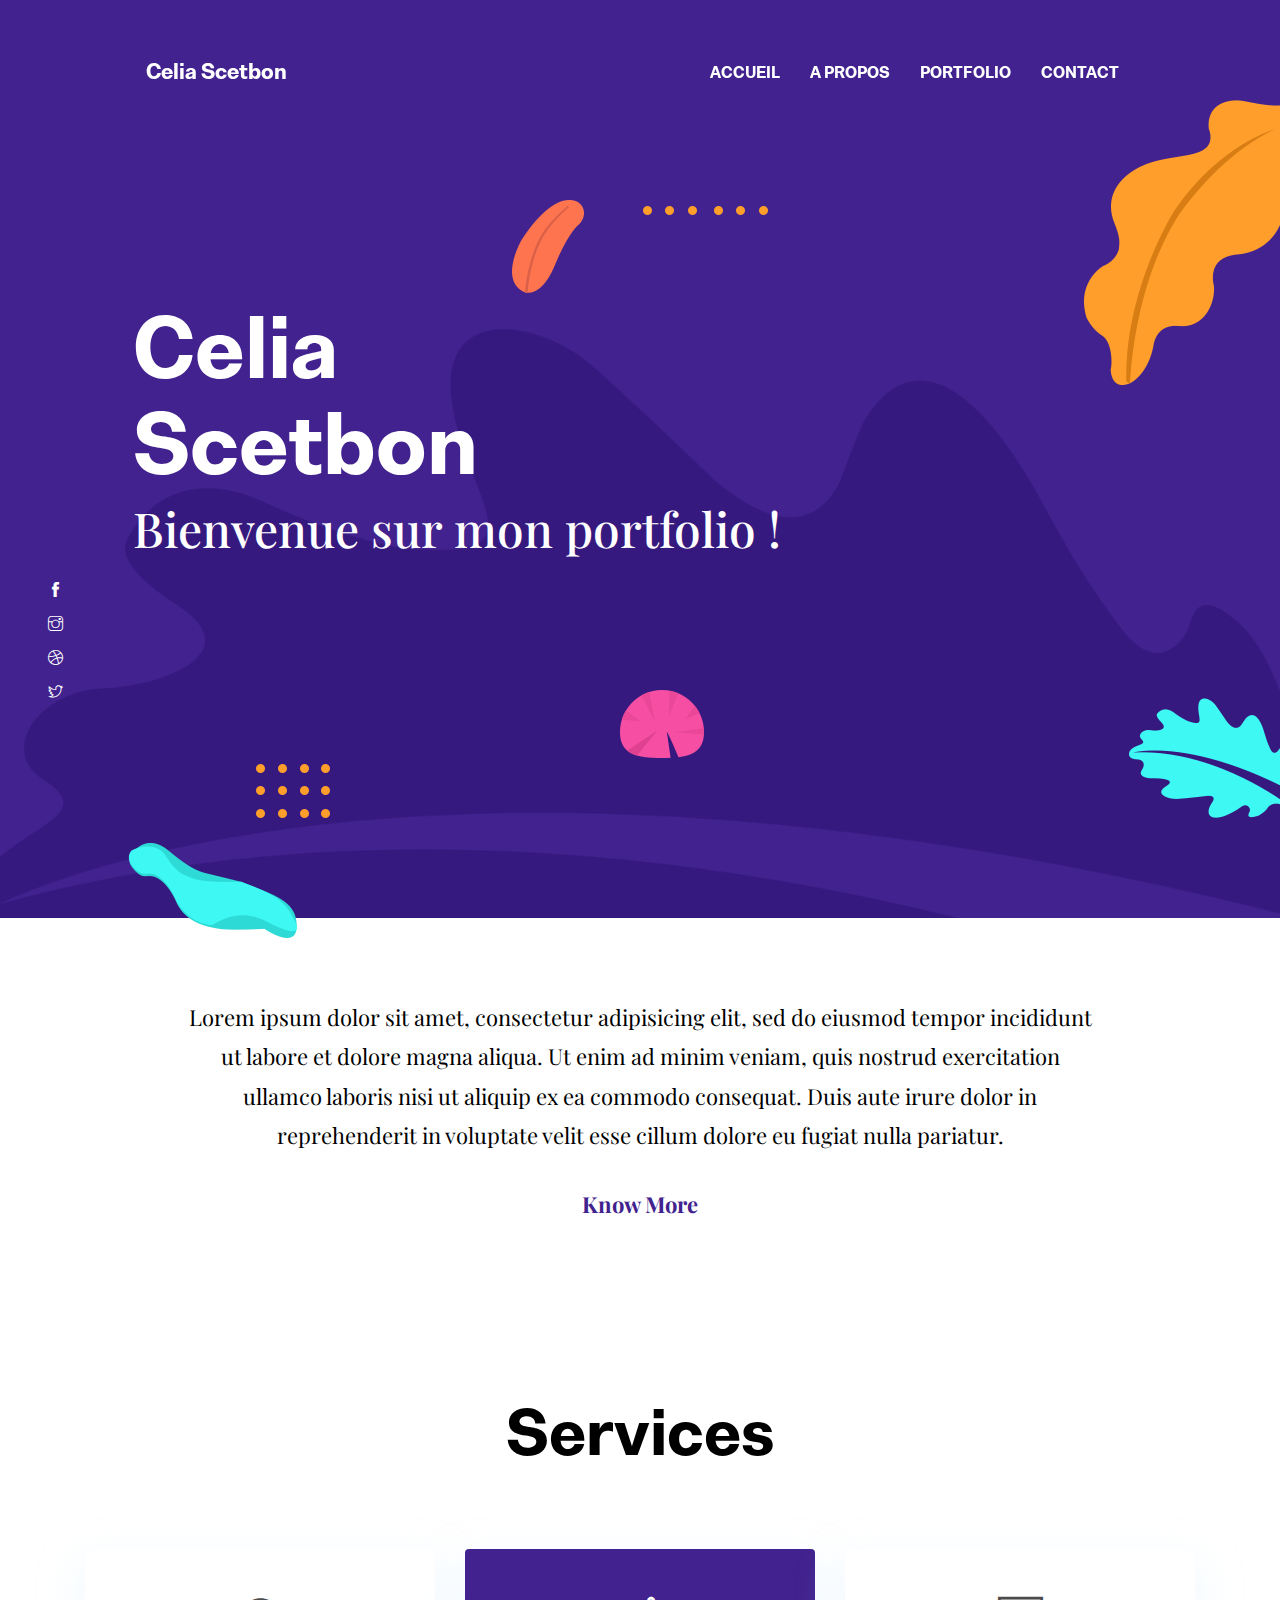
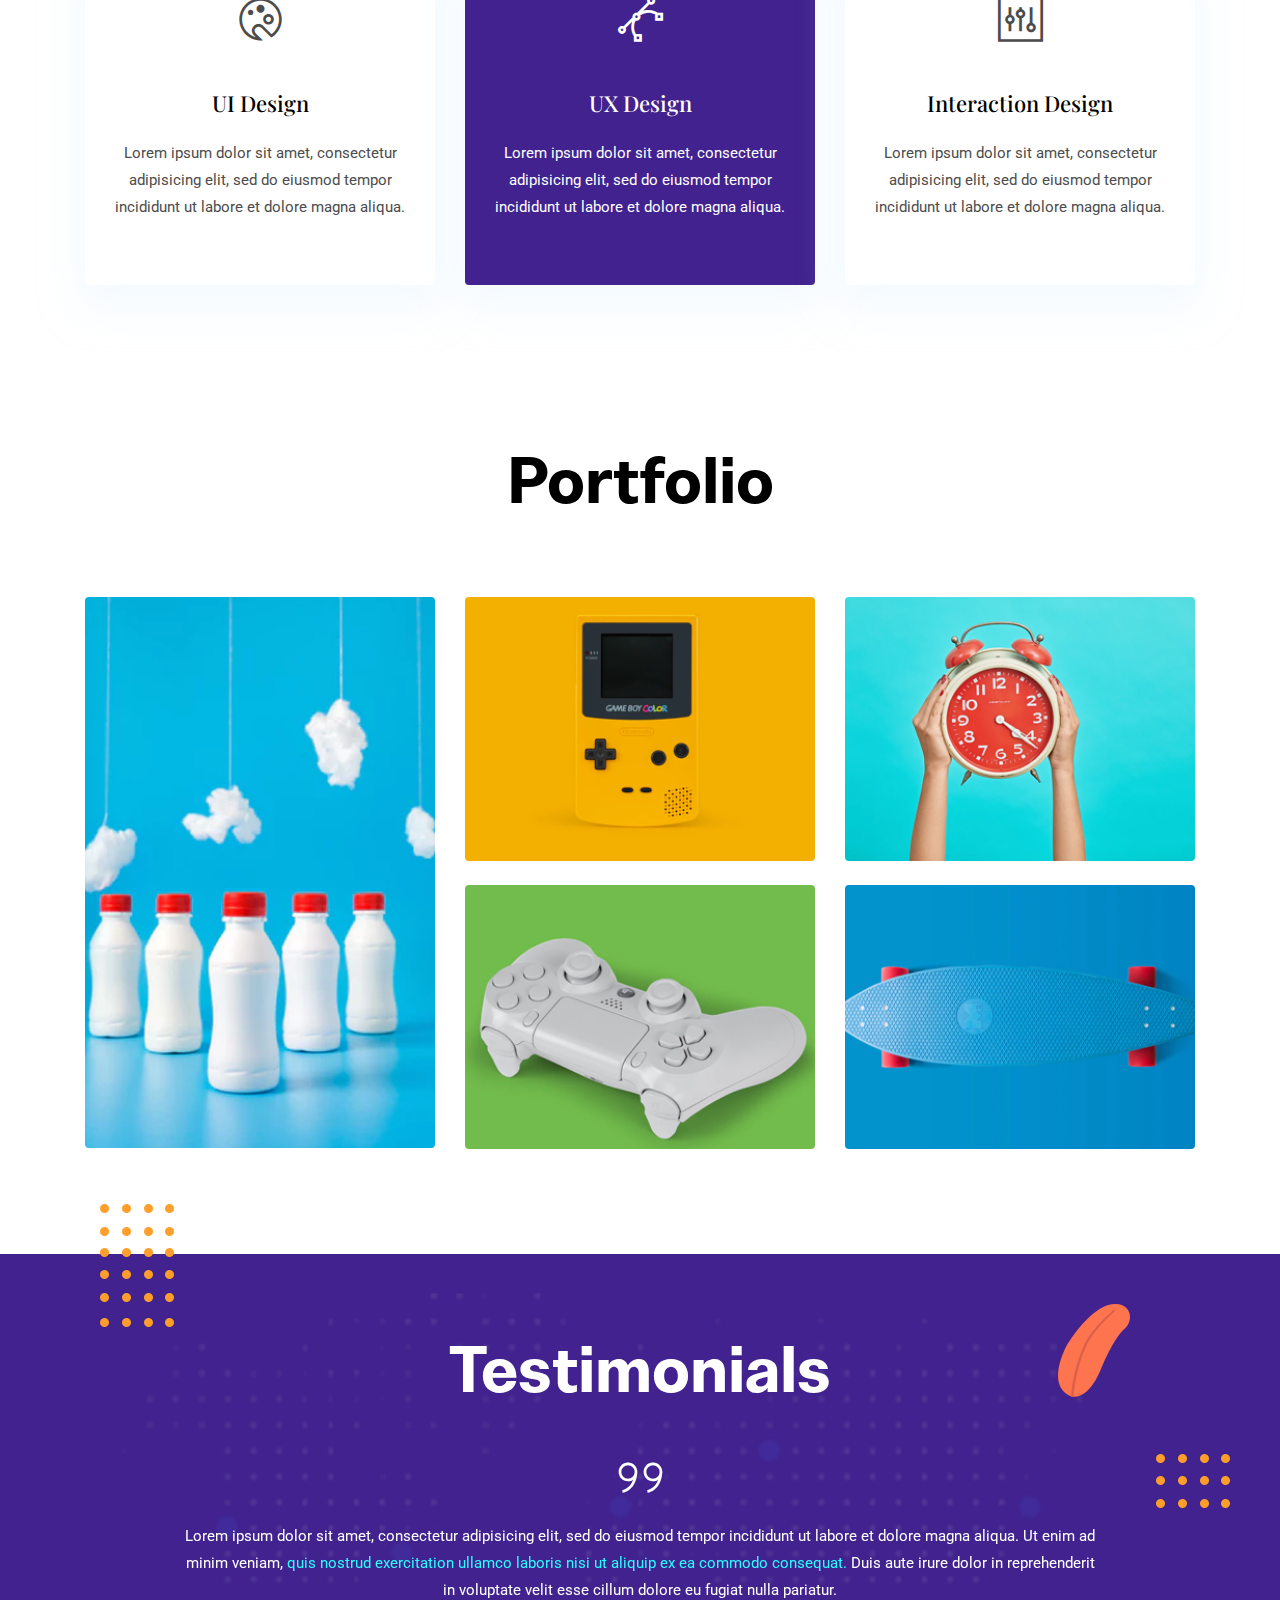
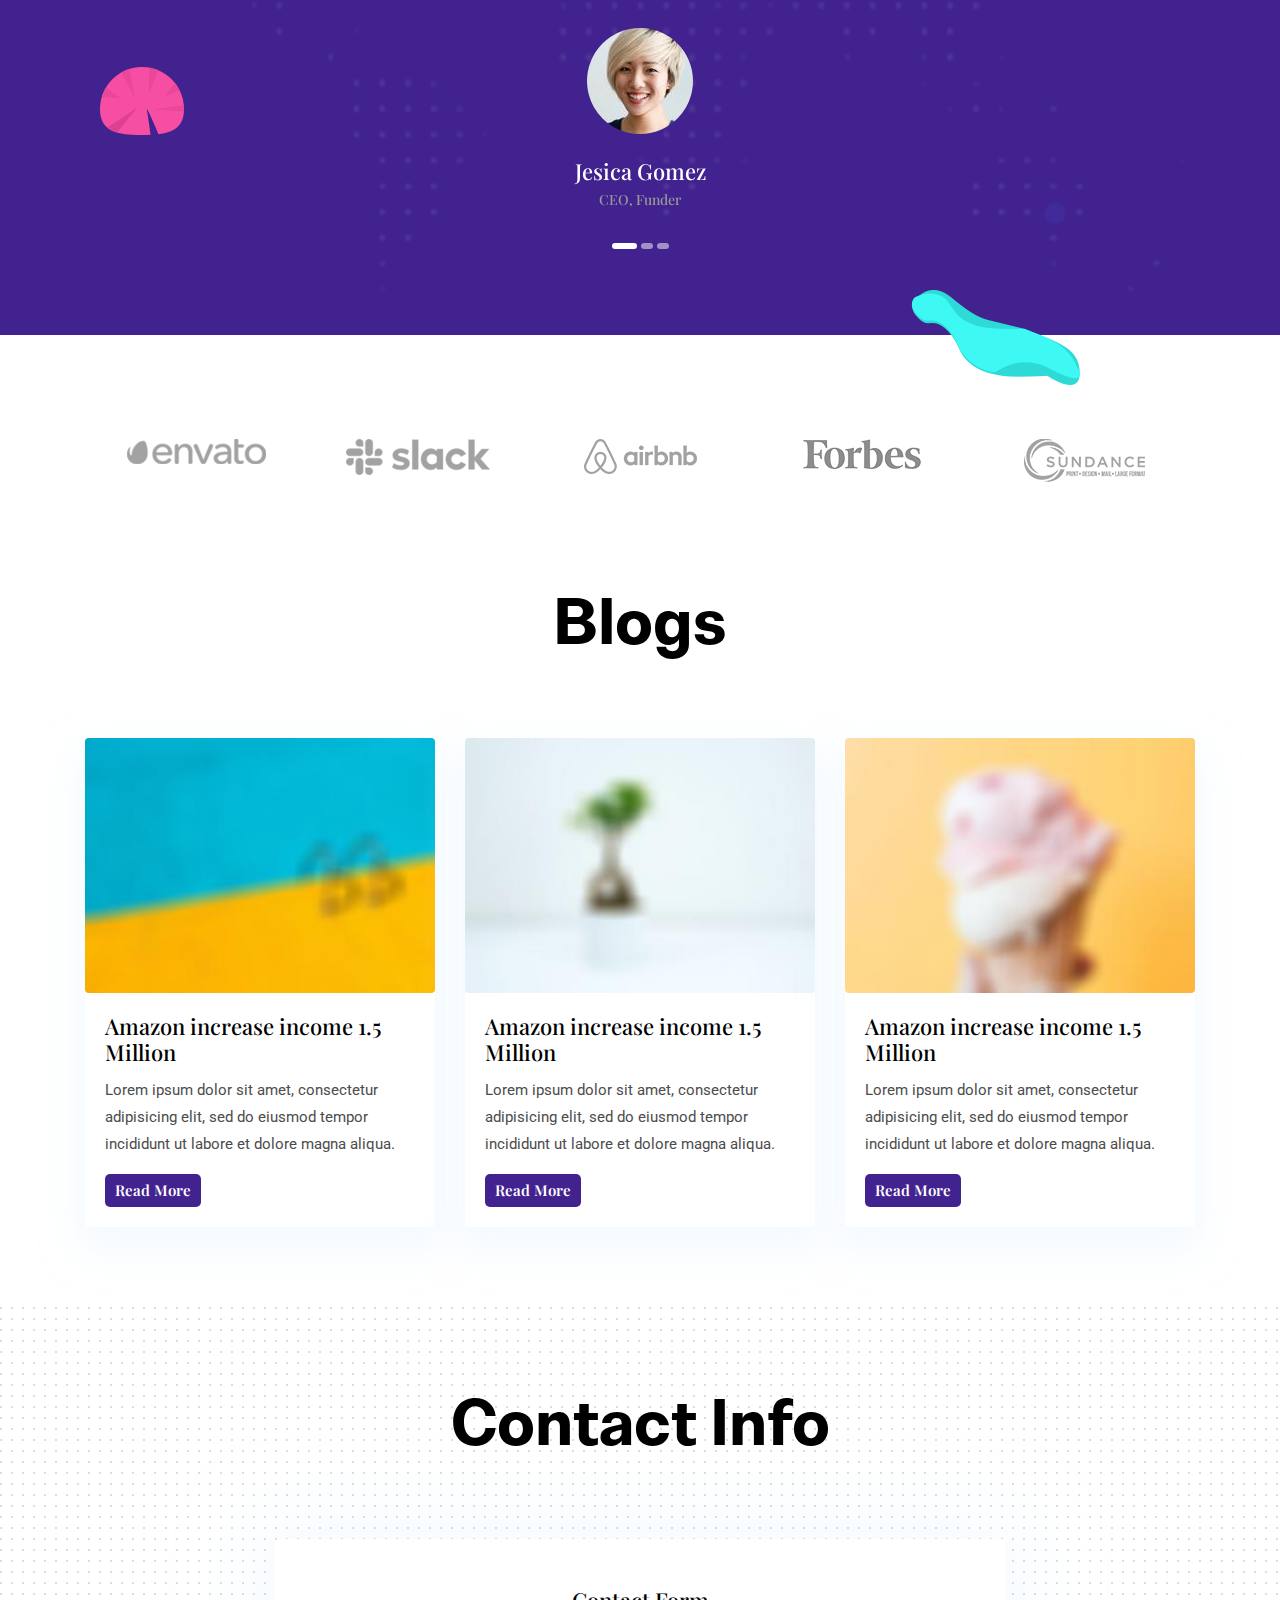
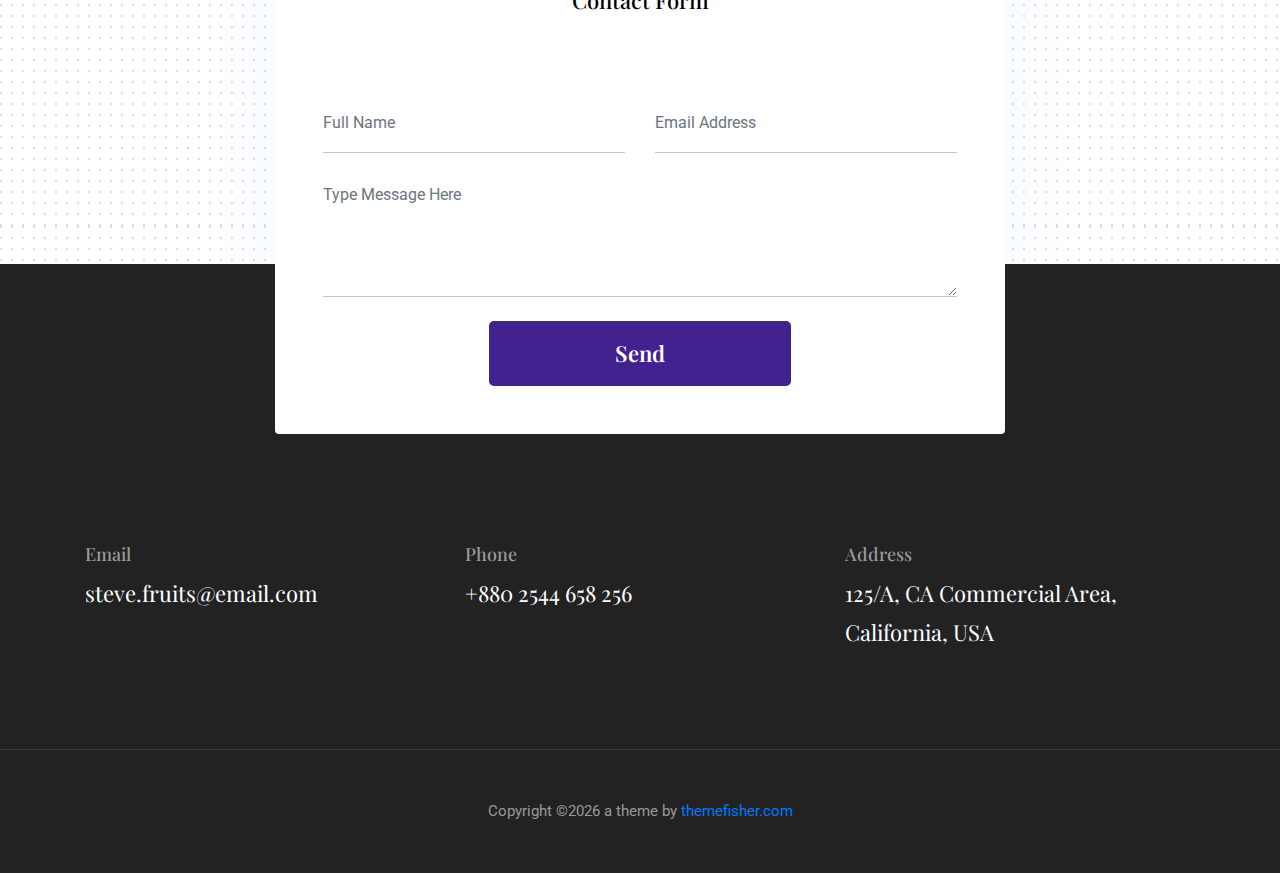
==== index.html @ 056d13be "portfolio" ====
<!DOCTYPE html>
<html lang="zxx">

<head>
  <meta charset="utf-8">
  <title>Portfolio Celia</title>

  <!-- mobile responsive meta -->
  <meta name="viewport" content="width=device-width, initial-scale=1">
  <meta name="viewport" content="width=device-width, initial-scale=1, maximum-scale=1">
  
  <!-- ** Plugins Needed for the Project ** -->
  <!-- Bootstrap -->
  <link rel="stylesheet" href="plugins/bootstrap/bootstrap.min.css">
  <!-- slick slider -->
  <link rel="stylesheet" href="plugins/slick/slick.css">
  <!-- themefy-icon -->
  <link rel="stylesheet" href="plugins/themify-icons/themify-icons.css">

  <!-- Main Stylesheet -->
  <link href="css/style.css" rel="stylesheet">
  
  <!--Favicon-->
  <link rel="shortcut icon" href="images/favicon.ico" type="image/x-icon">
  <link rel="icon" href="images/favicon.ico" type="image/x-icon">

</head>

<body>
  

<header class="navigation fixed-top">
  <nav class="navbar navbar-expand-lg navbar-dark">
    <a class="navbar-brand font-tertiary" href="index.html">Celia Scetbon</a>
    <button class="navbar-toggler" type="button" data-toggle="collapse" data-target="#navigation"
      aria-controls="navigation" aria-expanded="false" aria-label="Toggle navigation">
      <span class="navbar-toggler-icon"></span>
    </button>

    <div class="collapse navbar-collapse text-center" id="navigation">
      <ul class="navbar-nav ml-auto">
        <li class="nav-item active">
          <a class="nav-link" href="index.html">Accueil</a>
        </li>
        <li class="nav-item">
          <a class="nav-link" href="about.html">A propos</a>
        </li>
        <li class="nav-item">
          <a class="nav-link" href="portfolio.html">Portfolio</a>
        </li>
        <li class="nav-item">
          <a class="nav-link" href="contact.html">Contact</a>
        </li>
      </ul>
    </div>
  </nav>
</header>

<!-- hero area -->
<section class="hero-area bg-primary" id="parallax">
  <div class="container">
    <div class="row">
      <div class="col-lg-11 mx-auto">
        <h1 class="text-white font-tertiary">Celia<br> Scetbon </h1>
        <h1 style="font-size: xxx-large" class="text-white">Bienvenue sur mon portfolio !</h1>
      </div>
    </div>
  </div>
  <div class="layer-bg w-100">
    <img class="img-fluid w-100" src="images/illustrations/leaf-bg.png" alt="bg-shape">
  </div>
  <div class="layer" id="l2">
    <img src="images/illustrations/dots-cyan.png" alt="bg-shape">
  </div>
  <div class="layer" id="l3">
    <img src="images/illustrations/leaf-orange.png" alt="bg-shape">
  </div>
  <div class="layer" id="l4">
    <img src="images/illustrations/dots-orange.png" alt="bg-shape">
  </div>
  <div class="layer" id="l5">
    <img src="images/illustrations/leaf-yellow.png" alt="bg-shape">
  </div>
  <div class="layer" id="l6">
    <img src="images/illustrations/leaf-cyan.png" alt="bg-shape">
  </div>
  <div class="layer" id="l7">
    <img src="images/illustrations/dots-group-orange.png" alt="bg-shape">
  </div>
  <div class="layer" id="l8">
    <img src="images/illustrations/leaf-pink-round.png" alt="bg-shape">
  </div>
  <div class="layer" id="l9">
    <img src="images/illustrations/leaf-cyan-2.png" alt="bg-shape">
  </div>
  <!-- social icon -->
  <ul class="list-unstyled ml-5 mt-3 position-relative zindex-1">
    <li class="mb-3"><a class="text-white" href="#"><i class="ti-facebook"></i></a></li>
    <li class="mb-3"><a class="text-white" href="#"><i class="ti-instagram"></i></a></li>
    <li class="mb-3"><a class="text-white" href="#"><i class="ti-dribbble"></i></a></li>
    <li class="mb-3"><a class="text-white" href="#"><i class="ti-twitter"></i></a></li>
  </ul>
  <!-- /social icon -->
</section>
<!-- /hero area -->

<!-- about -->
<section class="section">
  <div class="container">
    <div class="row">
      <div class="col-lg-10 mx-auto text-center">
        <p class="font-secondary paragraph-lg text-dark">Lorem ipsum dolor sit amet, consectetur adipisicing elit, sed
          do eiusmod tempor incididunt ut labore et dolore magna aliqua. Ut enim ad minim veniam, quis nostrud
          exercitation ullamco laboris nisi ut aliquip ex ea commodo consequat. Duis aute irure dolor in reprehenderit
          in voluptate velit esse cillum dolore eu fugiat nulla pariatur.</p>
        <a href="about.html" class="btn btn-transparent">know more</a>
      </div>
    </div>
  </div>
</section>
<!-- /about -->



<!-- services -->
<section class="section">
  <div class="container">
    <div class="row">
      <div class="col-12 text-center">
        <h2 class="section-title">Services</h2>
      </div>
      <div class="col-md-4 mb-4 mb-md-0">
        <div class="card hover-shadow shadow">
          <div class="card-body text-center px-4 py-5">
            <i class="ti-palette icon mb-5 d-inline-block"></i>
            <h4 class="mb-4">UI Design</h4>
            <p>Lorem ipsum dolor sit amet, consectetur adipisicing elit, sed do eiusmod tempor incididunt ut labore et
              dolore magna aliqua.</p>
          </div>
        </div>
      </div>
      <div class="col-md-4 mb-4 mb-md-0">
        <div class="card active-bg-primary hover-shadow shadow">
          <div class="card-body text-center px-4 py-5">
            <i class="ti-vector icon mb-5 d-inline-block"></i>
            <h4 class="mb-4">UX Design</h4>
            <p>Lorem ipsum dolor sit amet, consectetur adipisicing elit, sed do eiusmod tempor incididunt ut labore et
              dolore magna aliqua.</p>
          </div>
        </div>
      </div>
      <div class="col-md-4 mb-4 mb-md-0">
        <div class="card hover-shadow shadow">
          <div class="card-body text-center px-4 py-5">
            <i class="ti-panel icon mb-5 d-inline-block"></i>
            <h4 class="mb-4">Interaction Design</h4>
            <p>Lorem ipsum dolor sit amet, consectetur adipisicing elit, sed do eiusmod tempor incididunt ut labore et
              dolore magna aliqua.</p>
          </div>
        </div>
      </div>
    </div>
  </div>
</section>
<!-- /services -->

<!-- portfolio -->
<section class="section">
  <div class="container">
    <div class="row">
      <div class="col-12 text-center">
        <h2 class="section-title">Portfolio</h2>
      </div>
    </div>
    <div class="row shuffle-wrapper">
      <div class="col-lg-4 col-6 mb-4 shuffle-item">
        <div class="position-relative rounded hover-wrapper">
          <img src="images/portfolio/item-1.png" alt="portfolio-image" class="img-fluid rounded w-100">
          <div class="hover-overlay">
            <div class="hover-content">
              <a class="btn btn-light btn-sm" href="project-single.html">view project</a>
            </div>
          </div>
        </div>
      </div>
      <div class="col-lg-4 col-6 mb-4 shuffle-item">
        <div class="position-relative rounded hover-wrapper">
          <img src="images/portfolio/item-2.png" alt="portfolio-image" class="img-fluid rounded w-100">
          <div class="hover-overlay">
            <div class="hover-content">
              <a class="btn btn-light btn-sm" href="project-single.html">view project</a>
            </div>
          </div>
        </div>
      </div>
      <div class="col-lg-4 col-6 mb-4 shuffle-item">
        <div class="position-relative rounded hover-wrapper">
          <img src="images/portfolio/item-3.png" alt="portfolio-image" class="img-fluid rounded w-100">
          <div class="hover-overlay">
            <div class="hover-content">
              <a class="btn btn-light btn-sm" href="project-single.html">view project</a>
            </div>
          </div>
        </div>
      </div>
      <div class="col-lg-4 col-6 mb-4 shuffle-item">
        <div class="position-relative rounded hover-wrapper">
          <img src="images/portfolio/item-4.png" alt="portfolio-image" class="img-fluid rounded w-100">
          <div class="hover-overlay">
            <div class="hover-content">
              <a class="btn btn-light btn-sm" href="project-single.html">view project</a>
            </div>
          </div>
        </div>
      </div>
      <div class="col-lg-4 col-6 mb-4 shuffle-item">
        <div class="position-relative rounded hover-wrapper">
          <img src="images/portfolio/item-5.png" alt="portfolio-image" class="img-fluid rounded w-100">
          <div class="hover-overlay">
            <div class="hover-content">
              <a class="btn btn-light btn-sm" href="project-single.html">view project</a>
            </div>
          </div>
        </div>
      </div>
    </div>
  </div>
</section>
<!-- /portfolio -->

<!-- testimonial -->
<section class="section bg-primary position-relative testimonial-bg-shapes">
  <div class="container">
    <div class="row">
      <div class="col-12 text-center">
        <h2 class="section-title text-white mb-5">Testimonials</h2>
      </div>
      <div class="col-lg-10 mx-auto testimonial-slider">
        <!-- slider-item -->
        <div class="text-center testimonial-content">
          <i class="ti-quote-right text-white icon mb-4 d-inline-block"></i>
          <p class="text-white mb-4">Lorem ipsum dolor sit amet, consectetur adipisicing elit, sed do eiusmod tempor
            incididunt ut labore et dolore magna aliqua. Ut enim ad minim veniam, <strong>quis nostrud exercitation
              ullamco laboris nisi ut aliquip ex ea commodo consequat.</strong> Duis aute irure dolor in reprehenderit
            in voluptate velit esse cillum dolore eu fugiat nulla pariatur.</p>
          <img class="img-fluid rounded-circle mb-4 d-inline-block" src="images/testimonial/client-1.png"
            alt="client-image">
          <h4 class="text-white">Jesica Gomez</h4>
          <h6 class="text-light mb-4">CEO, Funder</h6>
        </div>
        <!-- slider-item -->
        <div class="text-center testimonial-content">
          <i class="ti-quote-right text-white icon mb-4 d-inline-block"></i>
          <p class="text-white mb-4">Lorem ipsum dolor sit amet, consectetur adipisicing elit, sed do eiusmod tempor
            incididunt ut labore et dolore magna aliqua. Ut enim ad minim veniam, <strong>quis nostrud exercitation
              ullamco
              laboris nisi ut aliquip ex ea commodo consequat.</strong> Duis aute irure dolor in reprehenderit in
            voluptate velit
            esse cillum dolore eu fugiat nulla pariatur.</p>
          <img class="img-fluid rounded-circle mb-4 d-inline-block" src="images/testimonial/client-1.png"
            alt="client-image">
          <h4 class="text-white">Jesica Gomez</h4>
          <h6 class="text-light mb-4">CEO, Funder</h6>
        </div>
        <!-- slider-item -->
        <div class="text-center testimonial-content">
          <i class="ti-quote-right text-white icon mb-4 d-inline-block"></i>
          <p class="text-white mb-4">Lorem ipsum dolor sit amet, consectetur adipisicing elit, sed do eiusmod tempor
            incididunt ut labore et dolore magna aliqua. Ut enim ad minim veniam, <strong>quis nostrud exercitation
              ullamco
              laboris nisi ut aliquip ex ea commodo consequat.</strong> Duis aute irure dolor in reprehenderit in
            voluptate velit
            esse cillum dolore eu fugiat nulla pariatur.</p>
          <img class="img-fluid rounded-circle mb-4 d-inline-block" src="images/testimonial/client-1.png"
            alt="client-image">
          <h4 class="text-white">Jesica Gomez</h4>
          <h6 class="text-light mb-4">CEO, Funder</h6>
        </div>
      </div>
    </div>
  </div>
  <!-- bg shapes -->
  <img src="images/backgrounds/map.png" alt="map" class="img-fluid bg-map">
  <img src="images/illustrations/dots-group-v.png" alt="bg-shape" class="img-fluid bg-shape-1">
  <img src="images/illustrations/leaf-orange.png" alt="bg-shape" class="img-fluid bg-shape-2">
  <img src="images/illustrations/dots-group-sm.png" alt="bg-shape" class="img-fluid bg-shape-3">
  <img src="images/illustrations/leaf-pink-round.png" alt="bg-shape" class="img-fluid bg-shape-4">
  <img src="images/illustrations/leaf-cyan.png" alt="bg-shape" class="img-fluid bg-shape-5">
</section>
<!-- /testimonial -->

<!-- client logo slider -->
<section class="section pb-0">
  <div class="container">
    <div class="client-logo-slider d-flex align-items-center">
      <a href="#" class="text-center d-block outline-0 p-4"><img class="d-unset img-fluid"
          src="images/clients-logo/client-logo-1.png" alt="client-logo"></a>
      <a href="#" class="text-center d-block outline-0 p-4"><img class="d-unset img-fluid"
          src="images/clients-logo/client-logo-2.png" alt="client-logo"></a>
      <a href="#" class="text-center d-block outline-0 p-4"><img class="d-unset img-fluid"
          src="images/clients-logo/client-logo-3.png" alt="client-logo"></a>
      <a href="#" class="text-center d-block outline-0 p-4"><img class="d-unset img-fluid"
          src="images/clients-logo/client-logo-4.png" alt="client-logo"></a>
      <a href="#" class="text-center d-block outline-0 p-4"><img class="d-unset img-fluid"
          src="images/clients-logo/client-logo-5.png" alt="client-logo"></a>
      <a href="#" class="text-center d-block outline-0 p-4"><img class="d-unset img-fluid"
          src="images/clients-logo/client-logo-1.png" alt="client-logo"></a>
      <a href="#" class="text-center d-block outline-0 p-4"><img class="d-unset img-fluid"
          src="images/clients-logo/client-logo-2.png" alt="client-logo"></a>
      <a href="#" class="text-center d-block outline-0 p-4"><img class="d-unset img-fluid"
          src="images/clients-logo/client-logo-3.png" alt="client-logo"></a>
      <a href="#" class="text-center d-block outline-0 p-4"><img class="d-unset img-fluid"
          src="images/clients-logo/client-logo-4.png" alt="client-logo"></a>
      <a href="#" class="text-center d-block outline-0 p-4"><img class="d-unset img-fluid"
          src="images/clients-logo/client-logo-5.png" alt="client-logo"></a>
    </div>
  </div>
</section>
<!-- /client logo slider -->

<!-- blog -->
<section class="section">
  <div class="container">
    <div class="row">
      <div class="col-12 text-center">
        <h2 class="section-title">Blogs</h2>
      </div>
      <div class="col-lg-4 col-sm-6 mb-4 mb-lg-0">
        <article class="card shadow">
          <img class="rounded card-img-top" src="images/blog/post-3.jpg" alt="post-thumb">
          <div class="card-body">
            <h4 class="card-title"><a class="text-dark" href="blog-single.html">Amazon increase income 1.5 Million</a>
            </h4>
            <p class="cars-text">Lorem ipsum dolor sit amet, consectetur adipisicing elit, sed do eiusmod tempor
              incididunt ut labore et
              dolore magna aliqua.</p>
            <a href="blog-single.html" class="btn btn-xs btn-primary">Read More</a>
          </div>
        </article>
      </div>
      <div class="col-lg-4 col-sm-6 mb-4 mb-lg-0">
        <article class="card shadow">
          <img class="rounded card-img-top" src="images/blog/post-4.jpg" alt="post-thumb">
          <div class="card-body">
            <h4 class="card-title"><a class="text-dark" href="blog-single.html">Amazon increase income 1.5 Million</a>
            </h4>
            <p class="cars-text">Lorem ipsum dolor sit amet, consectetur adipisicing elit, sed do eiusmod tempor
              incididunt ut labore et
              dolore magna aliqua.</p>
            <a href="blog-single.html" class="btn btn-xs btn-primary">Read More</a>
          </div>
        </article>
      </div>
      <div class="col-lg-4 col-sm-6 mb-4 mb-lg-0">
        <article class="card shadow">
          <img class="rounded card-img-top" src="images/blog/post-2.jpg" alt="post-thumb">
          <div class="card-body">
            <h4 class="card-title"><a class="text-dark" href="blog-single.html">Amazon increase income 1.5 Million</a>
            </h4>
            <p class="cars-text">Lorem ipsum dolor sit amet, consectetur adipisicing elit, sed do eiusmod tempor
              incididunt ut labore et
              dolore magna aliqua.</p>
            <a href="blog-single.html" class="btn btn-xs btn-primary">Read More</a>
          </div>
        </article>
      </div>
    </div>
  </div>
</section>
<!-- /blog -->

<!-- contact -->
<section class="section section-on-footer" data-background="images/backgrounds/bg-dots.png">
  <div class="container">
    <div class="row">
      <div class="col-12 text-center">
        <h2 class="section-title">Contact Info</h2>
      </div>
      <div class="col-lg-8 mx-auto">
        <div class="bg-white rounded text-center p-5 shadow-down">
          <h4 class="mb-80">Contact Form</h4>
          <form action="#" class="row">
            <div class="col-md-6">
              <input type="text" id="name" name="name" placeholder="Full Name" class="form-control px-0 mb-4">
            </div>
            <div class="col-md-6">
              <input type="email" id="email" name="email" placeholder="Email Address" class="form-control px-0 mb-4">
            </div>
            <div class="col-12">
              <textarea name="message" id="message" class="form-control px-0 mb-4"
                placeholder="Type Message Here"></textarea>
            </div>
            <div class="col-lg-6 col-10 mx-auto">
              <button class="btn btn-primary w-100">send</button>
            </div>
          </form>
        </div>
      </div>
    </div>
  </div>
</section>
<!-- /contact -->

<!-- footer -->
<footer class="bg-dark footer-section">
  <div class="section">
    <div class="container">
      <div class="row">
        <div class="col-md-4">
          <h5 class="text-light">Email</h5>
          <p class="text-white paragraph-lg font-secondary">steve.fruits@email.com</p>
        </div>
        <div class="col-md-4">
          <h5 class="text-light">Phone</h5>
          <p class="text-white paragraph-lg font-secondary">+880 2544 658 256</p>
        </div>
        <div class="col-md-4">
          <h5 class="text-light">Address</h5>
          <p class="text-white paragraph-lg font-secondary">125/A, CA Commercial Area, California, USA</p>
        </div>
      </div>
    </div>
  </div>
  <div class="border-top text-center border-dark py-5">
    <p class="mb-0 text-light">Copyright ©<script>
        var CurrentYear = new Date().getFullYear()
        document.write(CurrentYear)
      </script> a theme by <a href="themefisher.com">themefisher.com</a></p>
  </div>
</footer>
<!-- /footer -->

<!-- jQuery -->
<script src="plugins/jQuery/jquery.min.js"></script>
<!-- Bootstrap JS -->
<script src="plugins/bootstrap/bootstrap.min.js"></script>
<!-- slick slider -->
<script src="plugins/slick/slick.min.js"></script>
<!-- filter -->
<script src="plugins/shuffle/shuffle.min.js"></script>

<!-- Main Script -->
<script src="js/script.js"></script>

</body>
</html>
---- plugins/themify-icons/themify-icons.css ----
@font-face{font-family:themify;src:url(fonts/themify.eot?-fvbane);src:url(fonts/themify.eot?#iefix-fvbane) format('embedded-opentype'),url(fonts/themify.woff?-fvbane) format('woff'),url(fonts/themify.ttf?-fvbane) format('truetype'),url(fonts/themify.svg?-fvbane#themify) format('svg');font-weight:400;font-style:normal}[class*=" ti-"],[class^=ti-]{font-family:themify;speak:none;font-style:normal;font-weight:400;font-variant:normal;text-transform:none;line-height:1;-webkit-font-smoothing:antialiased;-moz-osx-font-smoothing:grayscale}.ti-wand:before{content:"\e600"}.ti-volume:before{content:"\e601"}.ti-user:before{content:"\e602"}.ti-unlock:before{content:"\e603"}.ti-unlink:before{content:"\e604"}.ti-trash:before{content:"\e605"}.ti-thought:before{content:"\e606"}.ti-target:before{content:"\e607"}.ti-tag:before{content:"\e608"}.ti-tablet:before{content:"\e609"}.ti-star:before{content:"\e60a"}.ti-spray:before{content:"\e60b"}.ti-signal:before{content:"\e60c"}.ti-shopping-cart:before{content:"\e60d"}.ti-shopping-cart-full:before{content:"\e60e"}.ti-settings:before{content:"\e60f"}.ti-search:before{content:"\e610"}.ti-zoom-in:before{content:"\e611"}.ti-zoom-out:before{content:"\e612"}.ti-cut:before{content:"\e613"}.ti-ruler:before{content:"\e614"}.ti-ruler-pencil:before{content:"\e615"}.ti-ruler-alt:before{content:"\e616"}.ti-bookmark:before{content:"\e617"}.ti-bookmark-alt:before{content:"\e618"}.ti-reload:before{content:"\e619"}.ti-plus:before{content:"\e61a"}.ti-pin:before{content:"\e61b"}.ti-pencil:before{content:"\e61c"}.ti-pencil-alt:before{content:"\e61d"}.ti-paint-roller:before{content:"\e61e"}.ti-paint-bucket:before{content:"\e61f"}.ti-na:before{content:"\e620"}.ti-mobile:before{content:"\e621"}.ti-minus:before{content:"\e622"}.ti-medall:before{content:"\e623"}.ti-medall-alt:before{content:"\e624"}.ti-marker:before{content:"\e625"}.ti-marker-alt:before{content:"\e626"}.ti-arrow-up:before{content:"\e627"}.ti-arrow-right:before{content:"\e628"}.ti-arrow-left:before{content:"\e629"}.ti-arrow-down:before{content:"\e62a"}.ti-lock:before{content:"\e62b"}.ti-location-arrow:before{content:"\e62c"}.ti-link:before{content:"\e62d"}.ti-layout:before{content:"\e62e"}.ti-layers:before{content:"\e62f"}.ti-layers-alt:before{content:"\e630"}.ti-key:before{content:"\e631"}.ti-import:before{content:"\e632"}.ti-image:before{content:"\e633"}.ti-heart:before{content:"\e634"}.ti-heart-broken:before{content:"\e635"}.ti-hand-stop:before{content:"\e636"}.ti-hand-open:before{content:"\e637"}.ti-hand-drag:before{content:"\e638"}.ti-folder:before{content:"\e639"}.ti-flag:before{content:"\e63a"}.ti-flag-alt:before{content:"\e63b"}.ti-flag-alt-2:before{content:"\e63c"}.ti-eye:before{content:"\e63d"}.ti-export:before{content:"\e63e"}.ti-exchange-vertical:before{content:"\e63f"}.ti-desktop:before{content:"\e640"}.ti-cup:before{content:"\e641"}.ti-crown:before{content:"\e642"}.ti-comments:before{content:"\e643"}.ti-comment:before{content:"\e644"}.ti-comment-alt:before{content:"\e645"}.ti-close:before{content:"\e646"}.ti-clip:before{content:"\e647"}.ti-angle-up:before{content:"\e648"}.ti-angle-right:before{content:"\e649"}.ti-angle-left:before{content:"\e64a"}.ti-angle-down:before{content:"\e64b"}.ti-check:before{content:"\e64c"}.ti-check-box:before{content:"\e64d"}.ti-camera:before{content:"\e64e"}.ti-announcement:before{content:"\e64f"}.ti-brush:before{content:"\e650"}.ti-briefcase:before{content:"\e651"}.ti-bolt:before{content:"\e652"}.ti-bolt-alt:before{content:"\e653"}.ti-blackboard:before{content:"\e654"}.ti-bag:before{content:"\e655"}.ti-move:before{content:"\e656"}.ti-arrows-vertical:before{content:"\e657"}.ti-arrows-horizontal:before{content:"\e658"}.ti-fullscreen:before{content:"\e659"}.ti-arrow-top-right:before{content:"\e65a"}.ti-arrow-top-left:before{content:"\e65b"}.ti-arrow-circle-up:before{content:"\e65c"}.ti-arrow-circle-right:before{content:"\e65d"}.ti-arrow-circle-left:before{content:"\e65e"}.ti-arrow-circle-down:before{content:"\e65f"}.ti-angle-double-up:before{content:"\e660"}.ti-angle-double-right:before{content:"\e661"}.ti-angle-double-left:before{content:"\e662"}.ti-angle-double-down:before{content:"\e663"}.ti-zip:before{content:"\e664"}.ti-world:before{content:"\e665"}.ti-wheelchair:before{content:"\e666"}.ti-view-list:before{content:"\e667"}.ti-view-list-alt:before{content:"\e668"}.ti-view-grid:before{content:"\e669"}.ti-uppercase:before{content:"\e66a"}.ti-upload:before{content:"\e66b"}.ti-underline:before{content:"\e66c"}.ti-truck:before{content:"\e66d"}.ti-timer:before{content:"\e66e"}.ti-ticket:before{content:"\e66f"}.ti-thumb-up:before{content:"\e670"}.ti-thumb-down:before{content:"\e671"}.ti-text:before{content:"\e672"}.ti-stats-up:before{content:"\e673"}.ti-stats-down:before{content:"\e674"}.ti-split-v:before{content:"\e675"}.ti-split-h:before{content:"\e676"}.ti-smallcap:before{content:"\e677"}.ti-shine:before{content:"\e678"}.ti-shift-right:before{content:"\e679"}.ti-shift-left:before{content:"\e67a"}.ti-shield:before{content:"\e67b"}.ti-notepad:before{content:"\e67c"}.ti-server:before{content:"\e67d"}.ti-quote-right:before{content:"\e67e"}.ti-quote-left:before{content:"\e67f"}.ti-pulse:before{content:"\e680"}.ti-printer:before{content:"\e681"}.ti-power-off:before{content:"\e682"}.ti-plug:before{content:"\e683"}.ti-pie-chart:before{content:"\e684"}.ti-paragraph:before{content:"\e685"}.ti-panel:before{content:"\e686"}.ti-package:before{content:"\e687"}.ti-music:before{content:"\e688"}.ti-music-alt:before{content:"\e689"}.ti-mouse:before{content:"\e68a"}.ti-mouse-alt:before{content:"\e68b"}.ti-money:before{content:"\e68c"}.ti-microphone:before{content:"\e68d"}.ti-menu:before{content:"\e68e"}.ti-menu-alt:before{content:"\e68f"}.ti-map:before{content:"\e690"}.ti-map-alt:before{content:"\e691"}.ti-loop:before{content:"\e692"}.ti-location-pin:before{content:"\e693"}.ti-list:before{content:"\e694"}.ti-light-bulb:before{content:"\e695"}.ti-Italic:before{content:"\e696"}.ti-info:before{content:"\e697"}.ti-infinite:before{content:"\e698"}.ti-id-badge:before{content:"\e699"}.ti-hummer:before{content:"\e69a"}.ti-home:before{content:"\e69b"}.ti-help:before{content:"\e69c"}.ti-headphone:before{content:"\e69d"}.ti-harddrives:before{content:"\e69e"}.ti-harddrive:before{content:"\e69f"}.ti-gift:before{content:"\e6a0"}.ti-game:before{content:"\e6a1"}.ti-filter:before{content:"\e6a2"}.ti-files:before{content:"\e6a3"}.ti-file:before{content:"\e6a4"}.ti-eraser:before{content:"\e6a5"}.ti-envelope:before{content:"\e6a6"}.ti-download:before{content:"\e6a7"}.ti-direction:before{content:"\e6a8"}.ti-direction-alt:before{content:"\e6a9"}.ti-dashboard:before{content:"\e6aa"}.ti-control-stop:before{content:"\e6ab"}.ti-control-shuffle:before{content:"\e6ac"}.ti-control-play:before{content:"\e6ad"}.ti-control-pause:before{content:"\e6ae"}.ti-control-forward:before{content:"\e6af"}.ti-control-backward:before{content:"\e6b0"}.ti-cloud:before{content:"\e6b1"}.ti-cloud-up:before{content:"\e6b2"}.ti-cloud-down:before{content:"\e6b3"}.ti-clipboard:before{content:"\e6b4"}.ti-car:before{content:"\e6b5"}.ti-calendar:before{content:"\e6b6"}.ti-book:before{content:"\e6b7"}.ti-bell:before{content:"\e6b8"}.ti-basketball:before{content:"\e6b9"}.ti-bar-chart:before{content:"\e6ba"}.ti-bar-chart-alt:before{content:"\e6bb"}.ti-back-right:before{content:"\e6bc"}.ti-back-left:before{content:"\e6bd"}.ti-arrows-corner:before{content:"\e6be"}.ti-archive:before{content:"\e6bf"}.ti-anchor:before{content:"\e6c0"}.ti-align-right:before{content:"\e6c1"}.ti-align-left:before{content:"\e6c2"}.ti-align-justify:before{content:"\e6c3"}.ti-align-center:before{content:"\e6c4"}.ti-alert:before{content:"\e6c5"}.ti-alarm-clock:before{content:"\e6c6"}.ti-agenda:before{content:"\e6c7"}.ti-write:before{content:"\e6c8"}.ti-window:before{content:"\e6c9"}.ti-widgetized:before{content:"\e6ca"}.ti-widget:before{content:"\e6cb"}.ti-widget-alt:before{content:"\e6cc"}.ti-wallet:before{content:"\e6cd"}.ti-video-clapper:before{content:"\e6ce"}.ti-video-camera:before{content:"\e6cf"}.ti-vector:before{content:"\e6d0"}.ti-themify-logo:before{content:"\e6d1"}.ti-themify-favicon:before{content:"\e6d2"}.ti-themify-favicon-alt:before{content:"\e6d3"}.ti-support:before{content:"\e6d4"}.ti-stamp:before{content:"\e6d5"}.ti-split-v-alt:before{content:"\e6d6"}.ti-slice:before{content:"\e6d7"}.ti-shortcode:before{content:"\e6d8"}.ti-shift-right-alt:before{content:"\e6d9"}.ti-shift-left-alt:before{content:"\e6da"}.ti-ruler-alt-2:before{content:"\e6db"}.ti-receipt:before{content:"\e6dc"}.ti-pin2:before{content:"\e6dd"}.ti-pin-alt:before{content:"\e6de"}.ti-pencil-alt2:before{content:"\e6df"}.ti-palette:before{content:"\e6e0"}.ti-more:before{content:"\e6e1"}.ti-more-alt:before{content:"\e6e2"}.ti-microphone-alt:before{content:"\e6e3"}.ti-magnet:before{content:"\e6e4"}.ti-line-double:before{content:"\e6e5"}.ti-line-dotted:before{content:"\e6e6"}.ti-line-dashed:before{content:"\e6e7"}.ti-layout-width-full:before{content:"\e6e8"}.ti-layout-width-default:before{content:"\e6e9"}.ti-layout-width-default-alt:before{content:"\e6ea"}.ti-layout-tab:before{content:"\e6eb"}.ti-layout-tab-window:before{content:"\e6ec"}.ti-layout-tab-v:before{content:"\e6ed"}.ti-layout-tab-min:before{content:"\e6ee"}.ti-layout-slider:before{content:"\e6ef"}.ti-layout-slider-alt:before{content:"\e6f0"}.ti-layout-sidebar-right:before{content:"\e6f1"}.ti-layout-sidebar-none:before{content:"\e6f2"}.ti-layout-sidebar-left:before{content:"\e6f3"}.ti-layout-placeholder:before{content:"\e6f4"}.ti-layout-menu:before{content:"\e6f5"}.ti-layout-menu-v:before{content:"\e6f6"}.ti-layout-menu-separated:before{content:"\e6f7"}.ti-layout-menu-full:before{content:"\e6f8"}.ti-layout-media-right-alt:before{content:"\e6f9"}.ti-layout-media-right:before{content:"\e6fa"}.ti-layout-media-overlay:before{content:"\e6fb"}.ti-layout-media-overlay-alt:before{content:"\e6fc"}.ti-layout-media-overlay-alt-2:before{content:"\e6fd"}.ti-layout-media-left-alt:before{content:"\e6fe"}.ti-layout-media-left:before{content:"\e6ff"}.ti-layout-media-center-alt:before{content:"\e700"}.ti-layout-media-center:before{content:"\e701"}.ti-layout-list-thumb:before{content:"\e702"}.ti-layout-list-thumb-alt:before{content:"\e703"}.ti-layout-list-post:before{content:"\e704"}.ti-layout-list-large-image:before{content:"\e705"}.ti-layout-line-solid:before{content:"\e706"}.ti-layout-grid4:before{content:"\e707"}.ti-layout-grid3:before{content:"\e708"}.ti-layout-grid2:before{content:"\e709"}.ti-layout-grid2-thumb:before{content:"\e70a"}.ti-layout-cta-right:before{content:"\e70b"}.ti-layout-cta-left:before{content:"\e70c"}.ti-layout-cta-center:before{content:"\e70d"}.ti-layout-cta-btn-right:before{content:"\e70e"}.ti-layout-cta-btn-left:before{content:"\e70f"}.ti-layout-column4:before{content:"\e710"}.ti-layout-column3:before{content:"\e711"}.ti-layout-column2:before{content:"\e712"}.ti-layout-accordion-separated:before{content:"\e713"}.ti-layout-accordion-merged:before{content:"\e714"}.ti-layout-accordion-list:before{content:"\e715"}.ti-ink-pen:before{content:"\e716"}.ti-info-alt:before{content:"\e717"}.ti-help-alt:before{content:"\e718"}.ti-headphone-alt:before{content:"\e719"}.ti-hand-point-up:before{content:"\e71a"}.ti-hand-point-right:before{content:"\e71b"}.ti-hand-point-left:before{content:"\e71c"}.ti-hand-point-down:before{content:"\e71d"}.ti-gallery:before{content:"\e71e"}.ti-face-smile:before{content:"\e71f"}.ti-face-sad:before{content:"\e720"}.ti-credit-card:before{content:"\e721"}.ti-control-skip-forward:before{content:"\e722"}.ti-control-skip-backward:before{content:"\e723"}.ti-control-record:before{content:"\e724"}.ti-control-eject:before{content:"\e725"}.ti-comments-smiley:before{content:"\e726"}.ti-brush-alt:before{content:"\e727"}.ti-youtube:before{content:"\e728"}.ti-vimeo:before{content:"\e729"}.ti-twitter:before{content:"\e72a"}.ti-time:before{content:"\e72b"}.ti-tumblr:before{content:"\e72c"}.ti-skype:before{content:"\e72d"}.ti-share:before{content:"\e72e"}.ti-share-alt:before{content:"\e72f"}.ti-rocket:before{content:"\e730"}.ti-pinterest:before{content:"\e731"}.ti-new-window:before{content:"\e732"}.ti-microsoft:before{content:"\e733"}.ti-list-ol:before{content:"\e734"}.ti-linkedin:before{content:"\e735"}.ti-layout-sidebar-2:before{content:"\e736"}.ti-layout-grid4-alt:before{content:"\e737"}.ti-layout-grid3-alt:before{content:"\e738"}.ti-layout-grid2-alt:before{content:"\e739"}.ti-layout-column4-alt:before{content:"\e73a"}.ti-layout-column3-alt:before{content:"\e73b"}.ti-layout-column2-alt:before{content:"\e73c"}.ti-instagram:before{content:"\e73d"}.ti-google:before{content:"\e73e"}.ti-github:before{content:"\e73f"}.ti-flickr:before{content:"\e740"}.ti-facebook:before{content:"\e741"}.ti-dropbox:before{content:"\e742"}.ti-dribbble:before{content:"\e743"}.ti-apple:before{content:"\e744"}.ti-android:before{content:"\e745"}.ti-save:before{content:"\e746"}.ti-save-alt:before{content:"\e747"}.ti-yahoo:before{content:"\e748"}.ti-wordpress:before{content:"\e749"}.ti-vimeo-alt:before{content:"\e74a"}.ti-twitter-alt:before{content:"\e74b"}.ti-tumblr-alt:before{content:"\e74c"}.ti-trello:before{content:"\e74d"}.ti-stack-overflow:before{content:"\e74e"}.ti-soundcloud:before{content:"\e74f"}.ti-sharethis:before{content:"\e750"}.ti-sharethis-alt:before{content:"\e751"}.ti-reddit:before{content:"\e752"}.ti-pinterest-alt:before{content:"\e753"}.ti-microsoft-alt:before{content:"\e754"}.ti-linux:before{content:"\e755"}.ti-jsfiddle:before{content:"\e756"}.ti-joomla:before{content:"\e757"}.ti-html5:before{content:"\e758"}.ti-flickr-alt:before{content:"\e759"}.ti-email:before{content:"\e75a"}.ti-drupal:before{content:"\e75b"}.ti-dropbox-alt:before{content:"\e75c"}.ti-css3:before{content:"\e75d"}.ti-rss:before{content:"\e75e"}.ti-rss-alt:before{content:"\e75f"}
---- css/style.css ----
/*!------------------------------------------------------------------
[MAIN STYLESHEET]

PROJECT:	Project Name
VERSION:	Versoin Number
-------------------------------------------------------------------*/
/*------------------------------------------------------------------
[TABLE OF CONTENTS]
-------------------------------------------------------------------*/
/*  typography */
@import url("https://fonts.googleapis.com/css?family=Playfair+Display:400,700|Roboto:300,400,500,700");
@font-face {
  font-family: 'BwNistaInt-xBd';
  src: url("../plugins/fonts/BwNistaInt-xBd.woff") format("woff");
  font-style: normal;
  font-display: swap;
}

body {
  line-height: 1.2;
  font-family: "Roboto", sans-serif;
  -webkit-font-smoothing: antialiased;
  font-size: 15px;
  color: #4c4c4c;
}

p, .paragraph {
  font-weight: 400;
  color: #4c4c4c;
  font-size: 15px;
  line-height: 1.8;
  font-family: "Roboto", sans-serif;
}

p-lg, .paragraph-lg {
  font-size: 22px;
}

h1, h2, h3, h4, h5, h6 {
  color: #000;
  font-family: "Playfair Display", serif;
  line-height: 1.2;
}

h1, .h1 {
  font-size: 80px;
}

@media (max-width: 991px) {
  h1, .h1 {
    font-size: 65px;
  }
}

h2, .h2 {
  font-size: 60px;
}

@media (max-width: 991px) {
  h2, .h2 {
    font-size: 50px;
  }
}

h3, .h3 {
  font-size: 40px;
}

h4, .h4 {
  font-size: 22px;
}

h5, .h5 {
  font-size: 18px;
}

h6, .h6 {
  font-size: 14px;
}

/* Button style */
.btn {
  font-size: 22px;
  font-family: "Playfair Display", serif;
  text-transform: capitalize;
  padding: 16px 44px;
  border-radius: 5px;
  font-weight: 600;
  border: 0;
  position: relative;
  z-index: 1;
  transition: .2s ease;
}

.btn:focus {
  outline: 0;
  box-shadow: none !important;
}

.btn:active {
  box-shadow: none;
}

.btn-sm {
  font-size: 15px;
  padding: 10px 30px;
}

.btn-xs {
  padding: 5px 10px;
  font-size: 15px;
}

.btn-primary {
  background: #41228e;
  color: #fff;
}

.btn-primary:active {
  background: #542cb7 !important;
}

.btn-primary:hover {
  background: #542cb7;
}

.btn-primary.focus, .btn-primary.active {
  background: #542cb7 !important;
  box-shadow: none !important;
}

.btn-transparent {
  background: transparent;
  color: #41228e;
  font-weight: bold;
}

.btn-transparent:active, .btn-transparent:hover {
  color: #41228e;
}

body {
  background-color: #fff;
  overflow-x: hidden;
}

::-moz-selection {
  background: #542cb7;
  color: #fff;
}

::selection {
  background: #542cb7;
  color: #fff;
}

/* preloader */
.preloader {
  position: fixed;
  top: 0;
  left: 0;
  right: 0;
  bottom: 0;
  background-color: #fff;
  z-index: 999;
  display: flex;
  align-items: center;
  justify-content: center;
}

ol,
ul {
  list-style-type: none;
  margin: 0px;
}

img {
  vertical-align: middle;
  border: 0;
}

a,
a:hover,
a:focus {
  text-decoration: none;
}

a,
button,
select {
  cursor: pointer;
  transition: .2s ease;
}

a:focus,
button:focus,
select:focus {
  outline: 0;
}

a.text-dark:hover {
  color: #41228e !important;
}

a:hover {
  color: #41228e;
}

.slick-slide {
  outline: 0;
}

.section {
  padding-top: 80px;
  padding-bottom: 80px;
}

.section-title {
  margin-bottom: 80px;
  font-family: "BwNistaInt-xBd";
}

.bg-cover {
  background-size: cover;
  background-position: center center;
  background-repeat: no-repeat;
}

/* overlay */
.overlay {
  position: relative;
}

.overlay::before {
  position: absolute;
  content: '';
  height: 100%;
  width: 100%;
  top: 0;
  left: 0;
  background: #000;
  opacity: .5;
}

.outline-0 {
  outline: 0 !important;
}

.d-unset {
  display: unset !important;
}

.bg-primary {
  background: #41228e !important;
}

.bg-gray {
  background: #eaeaea !important;
}

.text-primary {
  color: #41228e !important;
}

.text-color {
  color: #4c4c4c;
}

.text-dark {
  color: #000 !important;
}

.text-light {
  color: #999999 !important;
}

.mb-10 {
  margin-bottom: 10px !important;
}

.mb-20 {
  margin-bottom: 20px !important;
}

.mb-30 {
  margin-bottom: 30px !important;
}

.mb-40 {
  margin-bottom: 40px !important;
}

.mb-50 {
  margin-bottom: 50px !important;
}

.mb-60 {
  margin-bottom: 60px !important;
}

.mb-70 {
  margin-bottom: 70px !important;
}

.mb-80 {
  margin-bottom: 80px !important;
}

.mb-90 {
  margin-bottom: 90px !important;
}

.mb-100 {
  margin-bottom: 100px !important;
}

.zindex-1 {
  z-index: 1;
}

.rounded-lg {
  border-radius: 15px;
}

.overflow-hidden {
  overflow: hidden;
}

.font-secondary {
  font-family: "Playfair Display", serif !important;
}

.font-tertiary {
  font-family: "BwNistaInt-xBd" !important;
}

.shadow {
  box-shadow: 0px 18px 39.1px 6.9px rgba(224, 241, 255, 0.34) !important;
}

.bg-dark {
  background-color: #222222 !important;
}

/* icon */
.icon {
  font-size: 45px;
}

.icon-bg {
  height: 100px;
  width: 100px;
  line-height: 100px;
  text-align: center;
}

.icon-light {
  color: #c8d5ef;
}

/* /icon */
/* slick slider */
.slick-dots {
  text-align: center;
  padding-left: 0;
}

.slick-dots li {
  display: inline-block;
  margin: 2px;
}

.slick-dots li.slick-active button {
  background: #fff;
  width: 25px;
}

.slick-dots li button {
  height: 6px;
  width: 12px;
  background: rgba(255, 255, 255, 0.5);
  color: transparent;
  border-radius: 10px;
  overflow: hidden;
  transition: .2s ease;
  border: 0;
}

/* /slick slider */
/* form */
.form-control {
  border: 0;
  border-radius: 0;
  border-bottom: 1px solid #c7c7c7;
  height: 60px;
}

.form-control:focus {
  border-color: #41228e;
  outline: 0;
  box-shadow: none !important;
}

textarea.form-control {
  height: 120px;
}

/* /form */
/* card */
.card {
  border: 0;
}

.card-header {
  border: 0;
}

.card-footer {
  border: 0;
}

/* /card */
.navigation {
  padding: 40px 130px;
  transition: .3s ease;
}

.navigation.nav-bg {
  background-color: #41228e;
  padding: 15px 100px;
}

@media (max-width: 991px) {
  .navigation.nav-bg {
    padding: 15px 20px;
  }
}

@media (max-width: 991px) {
  .navigation {
    padding: 20px;
    background: #41228e;
  }
}

.navbar .nav-item .nav-link {
  font-family: "BwNistaInt-xBd";
  text-transform: uppercase;
  padding: 15px;
}

.navbar .nav-item.active {
  font-weight: bold;
}

.navbar-dark .navbar-nav .nav-link {
  color: #fff;
}

.hero-area {
  padding: 300px 0 200px;
  position: relative;
}

@media (max-width: 767px) {
  .hero-area {
    padding: 250px 0 150px;
    overflow: hidden;
  }
}

.hero-area h1 {
  position: relative;
  z-index: 2;
}

.layer {
  position: absolute;
  z-index: 1;
}

#l1 {
  bottom: 0;
  left: 0;
}

#l2 {
  top: 190px;
  left: -250px;
}

#l3 {
  top: 200px;
  left: 40%;
}

#l4 {
  top: 200px;
  right: 40%;
}

#l5 {
  top: 100px;
  right: -150px;
}

#l6 {
  bottom: -20px;
  left: 10%;
}

#l7 {
  bottom: 100px;
  left: 20%;
}

#l8 {
  bottom: 160px;
  right: 45%;
}

#l9 {
  bottom: 100px;
  right: -10px;
}

.layer-bg {
  position: absolute;
  bottom: 0;
  left: 0;
}

/* skills */
.progress-wrapper {
  height: 130px;
  overflow: hidden;
}

.wave {
  position: absolute;
  width: 100%;
  height: 100%;
}

.wave::before, .wave::after {
  content: "";
  position: absolute;
  width: 800px;
  height: 800px;
  bottom: 0;
  left: 50%;
  background-color: rgba(255, 255, 255, 0.4);
  border-radius: 45%;
  -webkit-transform: translateX(-50%) rotate(0);
          transform: translateX(-50%) rotate(0);
  -webkit-animation: rotate 6s linear infinite;
          animation: rotate 6s linear infinite;
  z-index: 10;
}

.wave::after {
  border-radius: 47%;
  background-color: rgba(255, 255, 255, 0.9);
  -webkit-transform: translateX(-50%) rotate(0);
          transform: translateX(-50%) rotate(0);
  -webkit-animation: rotate 10s linear -5s infinite;
          animation: rotate 10s linear -5s infinite;
  z-index: 20;
}

@-webkit-keyframes rotate {
  50% {
    -webkit-transform: translateX(-50%) rotate(180deg);
            transform: translateX(-50%) rotate(180deg);
  }
  100% {
    -webkit-transform: translateX(-50%) rotate(360deg);
            transform: translateX(-50%) rotate(360deg);
  }
}

@keyframes rotate {
  50% {
    -webkit-transform: translateX(-50%) rotate(180deg);
            transform: translateX(-50%) rotate(180deg);
  }
  100% {
    -webkit-transform: translateX(-50%) rotate(360deg);
            transform: translateX(-50%) rotate(360deg);
  }
}

/* /skills */
/* education */
.edu-bg-image {
  position: absolute;
  left: 0;
  top: -300px;
  z-index: -1;
}

/* /education */
/* service */
.hover-bg-primary {
  transition: .3s ease;
}

.hover-bg-primary:hover {
  background: #41228e;
}

.hover-bg-primary:hover * {
  color: #fff;
}

.active-bg-primary {
  transition: .3s ease;
  background: #41228e;
}

.active-bg-primary * {
  color: #fff;
}

.hover-shadow {
  transition: .2s ease;
}

.hover-shadow:hover {
  box-shadow: 0px 18px 40px 8px rgba(224, 241, 255, 0.54) !important;
}

/* /service */
/* portfolio */
.hover-wrapper {
  overflow: hidden;
}

.hover-wrapper img {
  transition: .3s ease;
  -webkit-transform: scale(1.1);
          transform: scale(1.1);
}

.hover-wrapper:hover img {
  -webkit-transform: scale(1);
          transform: scale(1);
}

.hover-wrapper:hover .hover-overlay {
  opacity: 1;
  visibility: visible;
}

.hover-overlay {
  position: absolute;
  height: 100%;
  width: 100%;
  border-radius: inherit;
  top: 0;
  left: 0;
  background: rgba(0, 0, 0, 0.3);
  opacity: 0;
  visibility: hidden;
  transition: .3s ease;
}

.hover-content {
  position: absolute;
  top: 50%;
  -webkit-transform: translateY(-50%);
          transform: translateY(-50%);
  left: 0;
  right: 0;
  text-align: center;
}

/* /portfolio */
/* testimonial */
.testimonial-content strong {
  color: #2bfdff;
  font-weight: normal;
}

.testimonial-bg-shapes .container {
  position: relative;
  z-index: 1;
}

.testimonial-bg-shapes .bg-map {
  position: absolute;
  left: 50%;
  top: 50%;
  -webkit-transform: translate(-50%, -50%);
          transform: translate(-50%, -50%);
}

.testimonial-bg-shapes .bg-shape-1 {
  position: absolute;
  left: 100px;
  top: -50px;
}

.testimonial-bg-shapes .bg-shape-2 {
  position: absolute;
  right: 150px;
  top: 50px;
}

.testimonial-bg-shapes .bg-shape-3 {
  position: absolute;
  right: 50px;
  top: 200px;
}

.testimonial-bg-shapes .bg-shape-4 {
  position: absolute;
  left: 100px;
  bottom: 200px;
}

.testimonial-bg-shapes .bg-shape-5 {
  position: absolute;
  right: 200px;
  bottom: -50px;
}

/* /testimonial */
/* footer */
.footer-section {
  padding-top: 200px;
}

.section-on-footer {
  margin-bottom: -250px;
}

.shadow-down {
  position: relative;
}

.shadow-down::before {
  position: absolute;
  content: "";
  box-shadow: 0px 0px 80.75px 14.25px rgba(224, 241, 255, 0.34);
  height: 100%;
  width: 100%;
  left: 0;
  top: 0;
  z-index: -1;
}

/* /footer */
.card-lg {
  flex-direction: row-reverse;
  align-items: center;
}

@media (max-width: 991px) {
  .card-lg {
    flex-direction: column;
  }
}

blockquote {
  display: inline-block;
  padding: 10px 20px;
  background: #eaeaea;
  border-left: 2px solid #41228e;
  font-style: italic;
  font-size: 22px;
}

.content * {
  margin-bottom: 20px;
}

.content strong {
  font-family: "Playfair Display", serif;
  font-size: 22px;
  font-weight: normal;
  color: #000;
  display: inherit;
  line-height: 1.5;
}

.page-title-alt {
  padding: 350px 0 70px;
}

.border-thick {
  border: 10px solid;
}

.drag-lg-top {
  margin-top: -230px;
}

@media (max-width: 991px) {
  .drag-lg-top {
    margin-top: 0;
  }
}

.page-title-alt .container {
  position: relative;
  z-index: 1;
}

.page-title-alt .bg-shape-1 {
  position: absolute;
  left: 0;
  top: 0;
}

.page-title-alt .bg-shape-2 {
  position: absolute;
  left: 70px;
  top: 100px;
}

.page-title-alt .bg-shape-3 {
  position: absolute;
  left: 30%;
  top: 50px;
  -webkit-transform: rotate(180deg);
          transform: rotate(180deg);
}

.page-title-alt .bg-shape-4 {
  position: absolute;
  left: 100px;
  bottom: 100px;
}

.page-title-alt .bg-shape-5 {
  position: absolute;
  left: 40%;
  bottom: -25px;
}

.page-title-alt .bg-shape-6 {
  position: absolute;
  bottom: 100px;
  right: -100px;
}

.page-title {
  padding: 250px 0 150px;
}

.page-title .container {
  position: relative;
  z-index: 1;
}

.page-title .bg-shape-1 {
  position: absolute;
  left: 0;
  bottom: 0;
  width: 100%;
}

.page-title .bg-shape-2 {
  position: absolute;
  left: -20px;
  top: -10px;
}

.page-title .bg-shape-3 {
  position: absolute;
  left: 10%;
  top: 100px;
}

.page-title .bg-shape-4 {
  position: absolute;
  left: 50%;
  top: -20px;
}

.page-title .bg-shape-5 {
  position: absolute;
  left: 90px;
  bottom: -50px;
  -webkit-transform: rotate(180deg);
          transform: rotate(180deg);
}

.page-title .bg-shape-6 {
  position: absolute;
  right: 20%;
  bottom: -20px;
}

.page-title .bg-shape-7 {
  position: absolute;
  right: -220px;
  bottom: -100px;
}

.filter-controls li {
  cursor: pointer;
}

.filter-controls li.active {
  font-weight: bold;
}

.card-small {
  width: 80%; /* ajustez selon vos besoins */
  margin: 0 auto;
}

.row .col-lg-3 {
  flex: 0 0 20%; /* Réduire la largeur des colonnes contenant les cartes */
}


/*# sourceMappingURL=maps/style.css.map */
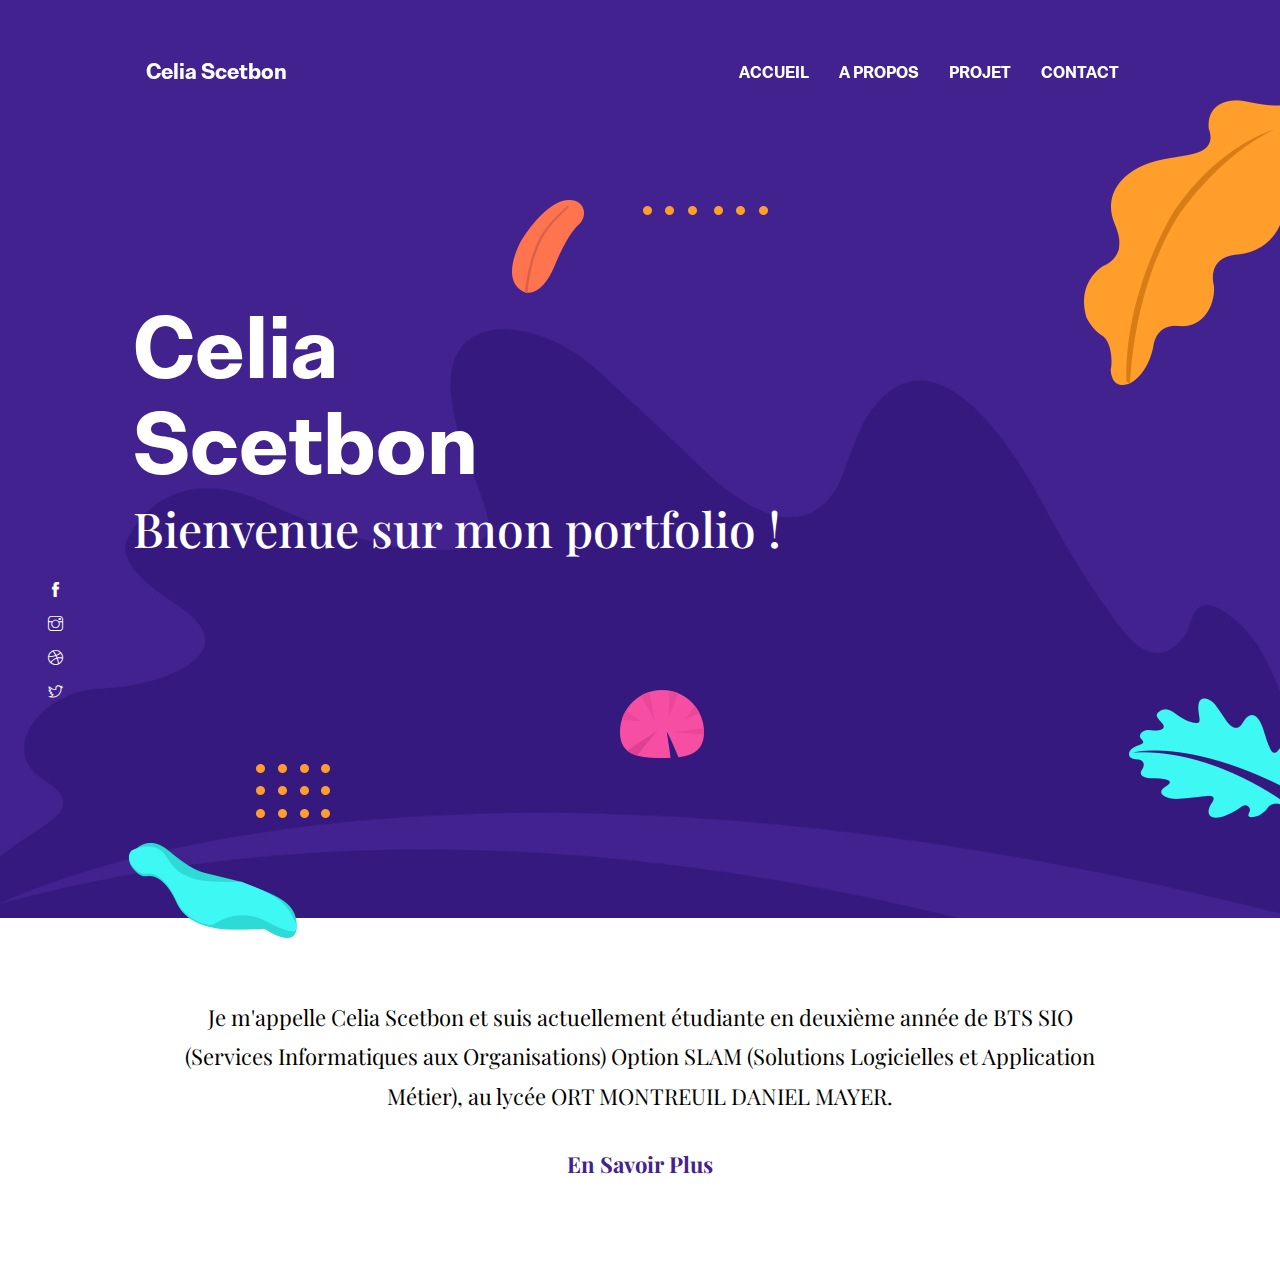
==== commit a3040042: "ajout d'un bouton telecharger cv + maj du cv" ====
--- a/index.html
+++ b/index.html
@@ -46,7 +46,7 @@
           <a class="nav-link" href="about.html">A propos</a>
         </li>
         <li class="nav-item">
-          <a class="nav-link" href="portfolio.html">Portfolio</a>
+          <a class="nav-link" href="portfolio.html">Projet</a>
         </li>
         <li class="nav-item">
           <a class="nav-link" href="contact.html">Contact</a>
@@ -109,11 +109,9 @@
   <div class="container">
     <div class="row">
       <div class="col-lg-10 mx-auto text-center">
-        <p class="font-secondary paragraph-lg text-dark">Lorem ipsum dolor sit amet, consectetur adipisicing elit, sed
-          do eiusmod tempor incididunt ut labore et dolore magna aliqua. Ut enim ad minim veniam, quis nostrud
-          exercitation ullamco laboris nisi ut aliquip ex ea commodo consequat. Duis aute irure dolor in reprehenderit
-          in voluptate velit esse cillum dolore eu fugiat nulla pariatur.</p>
-        <a href="about.html" class="btn btn-transparent">know more</a>
+        <p class="font-secondary paragraph-lg text-dark">Je m'appelle Celia Scetbon et suis actuellement étudiante en deuxième année de BTS SIO (Services Informatiques aux Organisations)
+          Option SLAM (Solutions Logicielles et Application Métier), au lycée ORT MONTREUIL DANIEL MAYER.</p>
+        <a href="about.html" class="btn btn-transparent">En savoir plus</a>
       </div>
     </div>
   </div>
@@ -122,311 +120,311 @@
 
 
 
-<!-- services -->
-<section class="section">
-  <div class="container">
-    <div class="row">
-      <div class="col-12 text-center">
-        <h2 class="section-title">Services</h2>
-      </div>
-      <div class="col-md-4 mb-4 mb-md-0">
-        <div class="card hover-shadow shadow">
-          <div class="card-body text-center px-4 py-5">
-            <i class="ti-palette icon mb-5 d-inline-block"></i>
-            <h4 class="mb-4">UI Design</h4>
-            <p>Lorem ipsum dolor sit amet, consectetur adipisicing elit, sed do eiusmod tempor incididunt ut labore et
-              dolore magna aliqua.</p>
-          </div>
-        </div>
-      </div>
-      <div class="col-md-4 mb-4 mb-md-0">
-        <div class="card active-bg-primary hover-shadow shadow">
-          <div class="card-body text-center px-4 py-5">
-            <i class="ti-vector icon mb-5 d-inline-block"></i>
-            <h4 class="mb-4">UX Design</h4>
-            <p>Lorem ipsum dolor sit amet, consectetur adipisicing elit, sed do eiusmod tempor incididunt ut labore et
-              dolore magna aliqua.</p>
-          </div>
-        </div>
-      </div>
-      <div class="col-md-4 mb-4 mb-md-0">
-        <div class="card hover-shadow shadow">
-          <div class="card-body text-center px-4 py-5">
-            <i class="ti-panel icon mb-5 d-inline-block"></i>
-            <h4 class="mb-4">Interaction Design</h4>
-            <p>Lorem ipsum dolor sit amet, consectetur adipisicing elit, sed do eiusmod tempor incididunt ut labore et
-              dolore magna aliqua.</p>
-          </div>
-        </div>
-      </div>
-    </div>
-  </div>
-</section>
-<!-- /services -->
-
-<!-- portfolio -->
-<section class="section">
-  <div class="container">
-    <div class="row">
-      <div class="col-12 text-center">
-        <h2 class="section-title">Portfolio</h2>
-      </div>
-    </div>
-    <div class="row shuffle-wrapper">
-      <div class="col-lg-4 col-6 mb-4 shuffle-item">
-        <div class="position-relative rounded hover-wrapper">
-          <img src="images/portfolio/item-1.png" alt="portfolio-image" class="img-fluid rounded w-100">
-          <div class="hover-overlay">
-            <div class="hover-content">
-              <a class="btn btn-light btn-sm" href="project-single.html">view project</a>
-            </div>
-          </div>
-        </div>
-      </div>
-      <div class="col-lg-4 col-6 mb-4 shuffle-item">
-        <div class="position-relative rounded hover-wrapper">
-          <img src="images/portfolio/item-2.png" alt="portfolio-image" class="img-fluid rounded w-100">
-          <div class="hover-overlay">
-            <div class="hover-content">
-              <a class="btn btn-light btn-sm" href="project-single.html">view project</a>
-            </div>
-          </div>
-        </div>
-      </div>
-      <div class="col-lg-4 col-6 mb-4 shuffle-item">
-        <div class="position-relative rounded hover-wrapper">
-          <img src="images/portfolio/item-3.png" alt="portfolio-image" class="img-fluid rounded w-100">
-          <div class="hover-overlay">
-            <div class="hover-content">
-              <a class="btn btn-light btn-sm" href="project-single.html">view project</a>
-            </div>
-          </div>
-        </div>
-      </div>
-      <div class="col-lg-4 col-6 mb-4 shuffle-item">
-        <div class="position-relative rounded hover-wrapper">
-          <img src="images/portfolio/item-4.png" alt="portfolio-image" class="img-fluid rounded w-100">
-          <div class="hover-overlay">
-            <div class="hover-content">
-              <a class="btn btn-light btn-sm" href="project-single.html">view project</a>
-            </div>
-          </div>
-        </div>
-      </div>
-      <div class="col-lg-4 col-6 mb-4 shuffle-item">
-        <div class="position-relative rounded hover-wrapper">
-          <img src="images/portfolio/item-5.png" alt="portfolio-image" class="img-fluid rounded w-100">
-          <div class="hover-overlay">
-            <div class="hover-content">
-              <a class="btn btn-light btn-sm" href="project-single.html">view project</a>
-            </div>
-          </div>
-        </div>
-      </div>
-    </div>
-  </div>
-</section>
-<!-- /portfolio -->
-
-<!-- testimonial -->
-<section class="section bg-primary position-relative testimonial-bg-shapes">
-  <div class="container">
-    <div class="row">
-      <div class="col-12 text-center">
-        <h2 class="section-title text-white mb-5">Testimonials</h2>
-      </div>
-      <div class="col-lg-10 mx-auto testimonial-slider">
-        <!-- slider-item -->
-        <div class="text-center testimonial-content">
-          <i class="ti-quote-right text-white icon mb-4 d-inline-block"></i>
-          <p class="text-white mb-4">Lorem ipsum dolor sit amet, consectetur adipisicing elit, sed do eiusmod tempor
-            incididunt ut labore et dolore magna aliqua. Ut enim ad minim veniam, <strong>quis nostrud exercitation
-              ullamco laboris nisi ut aliquip ex ea commodo consequat.</strong> Duis aute irure dolor in reprehenderit
-            in voluptate velit esse cillum dolore eu fugiat nulla pariatur.</p>
-          <img class="img-fluid rounded-circle mb-4 d-inline-block" src="images/testimonial/client-1.png"
-            alt="client-image">
-          <h4 class="text-white">Jesica Gomez</h4>
-          <h6 class="text-light mb-4">CEO, Funder</h6>
-        </div>
-        <!-- slider-item -->
-        <div class="text-center testimonial-content">
-          <i class="ti-quote-right text-white icon mb-4 d-inline-block"></i>
-          <p class="text-white mb-4">Lorem ipsum dolor sit amet, consectetur adipisicing elit, sed do eiusmod tempor
-            incididunt ut labore et dolore magna aliqua. Ut enim ad minim veniam, <strong>quis nostrud exercitation
-              ullamco
-              laboris nisi ut aliquip ex ea commodo consequat.</strong> Duis aute irure dolor in reprehenderit in
-            voluptate velit
-            esse cillum dolore eu fugiat nulla pariatur.</p>
-          <img class="img-fluid rounded-circle mb-4 d-inline-block" src="images/testimonial/client-1.png"
-            alt="client-image">
-          <h4 class="text-white">Jesica Gomez</h4>
-          <h6 class="text-light mb-4">CEO, Funder</h6>
-        </div>
-        <!-- slider-item -->
-        <div class="text-center testimonial-content">
-          <i class="ti-quote-right text-white icon mb-4 d-inline-block"></i>
-          <p class="text-white mb-4">Lorem ipsum dolor sit amet, consectetur adipisicing elit, sed do eiusmod tempor
-            incididunt ut labore et dolore magna aliqua. Ut enim ad minim veniam, <strong>quis nostrud exercitation
-              ullamco
-              laboris nisi ut aliquip ex ea commodo consequat.</strong> Duis aute irure dolor in reprehenderit in
-            voluptate velit
-            esse cillum dolore eu fugiat nulla pariatur.</p>
-          <img class="img-fluid rounded-circle mb-4 d-inline-block" src="images/testimonial/client-1.png"
-            alt="client-image">
-          <h4 class="text-white">Jesica Gomez</h4>
-          <h6 class="text-light mb-4">CEO, Funder</h6>
-        </div>
-      </div>
-    </div>
-  </div>
-  <!-- bg shapes -->
-  <img src="images/backgrounds/map.png" alt="map" class="img-fluid bg-map">
-  <img src="images/illustrations/dots-group-v.png" alt="bg-shape" class="img-fluid bg-shape-1">
-  <img src="images/illustrations/leaf-orange.png" alt="bg-shape" class="img-fluid bg-shape-2">
-  <img src="images/illustrations/dots-group-sm.png" alt="bg-shape" class="img-fluid bg-shape-3">
-  <img src="images/illustrations/leaf-pink-round.png" alt="bg-shape" class="img-fluid bg-shape-4">
-  <img src="images/illustrations/leaf-cyan.png" alt="bg-shape" class="img-fluid bg-shape-5">
-</section>
-<!-- /testimonial -->
-
-<!-- client logo slider -->
-<section class="section pb-0">
-  <div class="container">
-    <div class="client-logo-slider d-flex align-items-center">
-      <a href="#" class="text-center d-block outline-0 p-4"><img class="d-unset img-fluid"
-          src="images/clients-logo/client-logo-1.png" alt="client-logo"></a>
-      <a href="#" class="text-center d-block outline-0 p-4"><img class="d-unset img-fluid"
-          src="images/clients-logo/client-logo-2.png" alt="client-logo"></a>
-      <a href="#" class="text-center d-block outline-0 p-4"><img class="d-unset img-fluid"
-          src="images/clients-logo/client-logo-3.png" alt="client-logo"></a>
-      <a href="#" class="text-center d-block outline-0 p-4"><img class="d-unset img-fluid"
-          src="images/clients-logo/client-logo-4.png" alt="client-logo"></a>
-      <a href="#" class="text-center d-block outline-0 p-4"><img class="d-unset img-fluid"
-          src="images/clients-logo/client-logo-5.png" alt="client-logo"></a>
-      <a href="#" class="text-center d-block outline-0 p-4"><img class="d-unset img-fluid"
-          src="images/clients-logo/client-logo-1.png" alt="client-logo"></a>
-      <a href="#" class="text-center d-block outline-0 p-4"><img class="d-unset img-fluid"
-          src="images/clients-logo/client-logo-2.png" alt="client-logo"></a>
-      <a href="#" class="text-center d-block outline-0 p-4"><img class="d-unset img-fluid"
-          src="images/clients-logo/client-logo-3.png" alt="client-logo"></a>
-      <a href="#" class="text-center d-block outline-0 p-4"><img class="d-unset img-fluid"
-          src="images/clients-logo/client-logo-4.png" alt="client-logo"></a>
-      <a href="#" class="text-center d-block outline-0 p-4"><img class="d-unset img-fluid"
-          src="images/clients-logo/client-logo-5.png" alt="client-logo"></a>
-    </div>
-  </div>
-</section>
-<!-- /client logo slider -->
-
-<!-- blog -->
-<section class="section">
-  <div class="container">
-    <div class="row">
-      <div class="col-12 text-center">
-        <h2 class="section-title">Blogs</h2>
-      </div>
-      <div class="col-lg-4 col-sm-6 mb-4 mb-lg-0">
-        <article class="card shadow">
-          <img class="rounded card-img-top" src="images/blog/post-3.jpg" alt="post-thumb">
-          <div class="card-body">
-            <h4 class="card-title"><a class="text-dark" href="blog-single.html">Amazon increase income 1.5 Million</a>
-            </h4>
-            <p class="cars-text">Lorem ipsum dolor sit amet, consectetur adipisicing elit, sed do eiusmod tempor
-              incididunt ut labore et
-              dolore magna aliqua.</p>
-            <a href="blog-single.html" class="btn btn-xs btn-primary">Read More</a>
-          </div>
-        </article>
-      </div>
-      <div class="col-lg-4 col-sm-6 mb-4 mb-lg-0">
-        <article class="card shadow">
-          <img class="rounded card-img-top" src="images/blog/post-4.jpg" alt="post-thumb">
-          <div class="card-body">
-            <h4 class="card-title"><a class="text-dark" href="blog-single.html">Amazon increase income 1.5 Million</a>
-            </h4>
-            <p class="cars-text">Lorem ipsum dolor sit amet, consectetur adipisicing elit, sed do eiusmod tempor
-              incididunt ut labore et
-              dolore magna aliqua.</p>
-            <a href="blog-single.html" class="btn btn-xs btn-primary">Read More</a>
-          </div>
-        </article>
-      </div>
-      <div class="col-lg-4 col-sm-6 mb-4 mb-lg-0">
-        <article class="card shadow">
-          <img class="rounded card-img-top" src="images/blog/post-2.jpg" alt="post-thumb">
-          <div class="card-body">
-            <h4 class="card-title"><a class="text-dark" href="blog-single.html">Amazon increase income 1.5 Million</a>
-            </h4>
-            <p class="cars-text">Lorem ipsum dolor sit amet, consectetur adipisicing elit, sed do eiusmod tempor
-              incididunt ut labore et
-              dolore magna aliqua.</p>
-            <a href="blog-single.html" class="btn btn-xs btn-primary">Read More</a>
-          </div>
-        </article>
-      </div>
-    </div>
-  </div>
-</section>
-<!-- /blog -->
-
-<!-- contact -->
-<section class="section section-on-footer" data-background="images/backgrounds/bg-dots.png">
-  <div class="container">
-    <div class="row">
-      <div class="col-12 text-center">
-        <h2 class="section-title">Contact Info</h2>
-      </div>
-      <div class="col-lg-8 mx-auto">
-        <div class="bg-white rounded text-center p-5 shadow-down">
-          <h4 class="mb-80">Contact Form</h4>
-          <form action="#" class="row">
-            <div class="col-md-6">
-              <input type="text" id="name" name="name" placeholder="Full Name" class="form-control px-0 mb-4">
-            </div>
-            <div class="col-md-6">
-              <input type="email" id="email" name="email" placeholder="Email Address" class="form-control px-0 mb-4">
-            </div>
-            <div class="col-12">
-              <textarea name="message" id="message" class="form-control px-0 mb-4"
-                placeholder="Type Message Here"></textarea>
-            </div>
-            <div class="col-lg-6 col-10 mx-auto">
-              <button class="btn btn-primary w-100">send</button>
-            </div>
-          </form>
-        </div>
-      </div>
-    </div>
-  </div>
-</section>
-<!-- /contact -->
-
-<!-- footer -->
-<footer class="bg-dark footer-section">
-  <div class="section">
-    <div class="container">
-      <div class="row">
-        <div class="col-md-4">
-          <h5 class="text-light">Email</h5>
-          <p class="text-white paragraph-lg font-secondary">steve.fruits@email.com</p>
-        </div>
-        <div class="col-md-4">
-          <h5 class="text-light">Phone</h5>
-          <p class="text-white paragraph-lg font-secondary">+880 2544 658 256</p>
-        </div>
-        <div class="col-md-4">
-          <h5 class="text-light">Address</h5>
-          <p class="text-white paragraph-lg font-secondary">125/A, CA Commercial Area, California, USA</p>
-        </div>
-      </div>
-    </div>
-  </div>
-  <div class="border-top text-center border-dark py-5">
-    <p class="mb-0 text-light">Copyright ©<script>
-        var CurrentYear = new Date().getFullYear()
-        document.write(CurrentYear)
-      </script> a theme by <a href="themefisher.com">themefisher.com</a></p>
-  </div>
+<!--&lt;!&ndash; services &ndash;&gt;-->
+<!--<section class="section">-->
+<!--  <div class="container">-->
+<!--    <div class="row">-->
+<!--      <div class="col-12 text-center">-->
+<!--        <h2 class="section-title">Services</h2>-->
+<!--      </div>-->
+<!--      <div class="col-md-4 mb-4 mb-md-0">-->
+<!--        <div class="card hover-shadow shadow">-->
+<!--          <div class="card-body text-center px-4 py-5">-->
+<!--            <i class="ti-palette icon mb-5 d-inline-block"></i>-->
+<!--            <h4 class="mb-4">UI Design</h4>-->
+<!--            <p>Lorem ipsum dolor sit amet, consectetur adipisicing elit, sed do eiusmod tempor incididunt ut labore et-->
+<!--              dolore magna aliqua.</p>-->
+<!--          </div>-->
+<!--        </div>-->
+<!--      </div>-->
+<!--      <div class="col-md-4 mb-4 mb-md-0">-->
+<!--        <div class="card active-bg-primary hover-shadow shadow">-->
+<!--          <div class="card-body text-center px-4 py-5">-->
+<!--            <i class="ti-vector icon mb-5 d-inline-block"></i>-->
+<!--            <h4 class="mb-4">UX Design</h4>-->
+<!--            <p>Lorem ipsum dolor sit amet, consectetur adipisicing elit, sed do eiusmod tempor incididunt ut labore et-->
+<!--              dolore magna aliqua.</p>-->
+<!--          </div>-->
+<!--        </div>-->
+<!--      </div>-->
+<!--      <div class="col-md-4 mb-4 mb-md-0">-->
+<!--        <div class="card hover-shadow shadow">-->
+<!--          <div class="card-body text-center px-4 py-5">-->
+<!--            <i class="ti-panel icon mb-5 d-inline-block"></i>-->
+<!--            <h4 class="mb-4">Interaction Design</h4>-->
+<!--            <p>Lorem ipsum dolor sit amet, consectetur adipisicing elit, sed do eiusmod tempor incididunt ut labore et-->
+<!--              dolore magna aliqua.</p>-->
+<!--          </div>-->
+<!--        </div>-->
+<!--      </div>-->
+<!--    </div>-->
+<!--  </div>-->
+<!--</section>-->
+<!--&lt;!&ndash; /services &ndash;&gt;-->
+
+<!--&lt;!&ndash; portfolio &ndash;&gt;-->
+<!--<section class="section">-->
+<!--  <div class="container">-->
+<!--    <div class="row">-->
+<!--      <div class="col-12 text-center">-->
+<!--        <h2 class="section-title">Portfolio</h2>-->
+<!--      </div>-->
+<!--    </div>-->
+<!--    <div class="row shuffle-wrapper">-->
+<!--      <div class="col-lg-4 col-6 mb-4 shuffle-item">-->
+<!--        <div class="position-relative rounded hover-wrapper">-->
+<!--          <img src="images/portfolio/item-1.png" alt="portfolio-image" class="img-fluid rounded w-100">-->
+<!--          <div class="hover-overlay">-->
+<!--            <div class="hover-content">-->
+<!--              <a class="btn btn-light btn-sm" href="project-single.html">view project</a>-->
+<!--            </div>-->
+<!--          </div>-->
+<!--        </div>-->
+<!--      </div>-->
+<!--      <div class="col-lg-4 col-6 mb-4 shuffle-item">-->
+<!--        <div class="position-relative rounded hover-wrapper">-->
+<!--          <img src="images/portfolio/item-2.png" alt="portfolio-image" class="img-fluid rounded w-100">-->
+<!--          <div class="hover-overlay">-->
+<!--            <div class="hover-content">-->
+<!--              <a class="btn btn-light btn-sm" href="project-single.html">view project</a>-->
+<!--            </div>-->
+<!--          </div>-->
+<!--        </div>-->
+<!--      </div>-->
+<!--      <div class="col-lg-4 col-6 mb-4 shuffle-item">-->
+<!--        <div class="position-relative rounded hover-wrapper">-->
+<!--          <img src="images/portfolio/item-3.png" alt="portfolio-image" class="img-fluid rounded w-100">-->
+<!--          <div class="hover-overlay">-->
+<!--            <div class="hover-content">-->
+<!--              <a class="btn btn-light btn-sm" href="project-single.html">view project</a>-->
+<!--            </div>-->
+<!--          </div>-->
+<!--        </div>-->
+<!--      </div>-->
+<!--      <div class="col-lg-4 col-6 mb-4 shuffle-item">-->
+<!--        <div class="position-relative rounded hover-wrapper">-->
+<!--          <img src="images/portfolio/item-4.png" alt="portfolio-image" class="img-fluid rounded w-100">-->
+<!--          <div class="hover-overlay">-->
+<!--            <div class="hover-content">-->
+<!--              <a class="btn btn-light btn-sm" href="project-single.html">view project</a>-->
+<!--            </div>-->
+<!--          </div>-->
+<!--        </div>-->
+<!--      </div>-->
+<!--      <div class="col-lg-4 col-6 mb-4 shuffle-item">-->
+<!--        <div class="position-relative rounded hover-wrapper">-->
+<!--          <img src="images/portfolio/item-5.png" alt="portfolio-image" class="img-fluid rounded w-100">-->
+<!--          <div class="hover-overlay">-->
+<!--            <div class="hover-content">-->
+<!--              <a class="btn btn-light btn-sm" href="project-single.html">view project</a>-->
+<!--            </div>-->
+<!--          </div>-->
+<!--        </div>-->
+<!--      </div>-->
+<!--    </div>-->
+<!--  </div>-->
+<!--</section>-->
+<!--&lt;!&ndash; /portfolio &ndash;&gt;-->
+
+<!--&lt;!&ndash; testimonial &ndash;&gt;-->
+<!--<section class="section bg-primary position-relative testimonial-bg-shapes">-->
+<!--  <div class="container">-->
+<!--    <div class="row">-->
+<!--      <div class="col-12 text-center">-->
+<!--        <h2 class="section-title text-white mb-5">Testimonials</h2>-->
+<!--      </div>-->
+<!--      <div class="col-lg-10 mx-auto testimonial-slider">-->
+<!--        &lt;!&ndash; slider-item &ndash;&gt;-->
+<!--        <div class="text-center testimonial-content">-->
+<!--          <i class="ti-quote-right text-white icon mb-4 d-inline-block"></i>-->
+<!--          <p class="text-white mb-4">Lorem ipsum dolor sit amet, consectetur adipisicing elit, sed do eiusmod tempor-->
+<!--            incididunt ut labore et dolore magna aliqua. Ut enim ad minim veniam, <strong>quis nostrud exercitation-->
+<!--              ullamco laboris nisi ut aliquip ex ea commodo consequat.</strong> Duis aute irure dolor in reprehenderit-->
+<!--            in voluptate velit esse cillum dolore eu fugiat nulla pariatur.</p>-->
+<!--          <img class="img-fluid rounded-circle mb-4 d-inline-block" src="images/testimonial/client-1.png"-->
+<!--            alt="client-image">-->
+<!--          <h4 class="text-white">Jesica Gomez</h4>-->
+<!--          <h6 class="text-light mb-4">CEO, Funder</h6>-->
+<!--        </div>-->
+<!--        &lt;!&ndash; slider-item &ndash;&gt;-->
+<!--        <div class="text-center testimonial-content">-->
+<!--          <i class="ti-quote-right text-white icon mb-4 d-inline-block"></i>-->
+<!--          <p class="text-white mb-4">Lorem ipsum dolor sit amet, consectetur adipisicing elit, sed do eiusmod tempor-->
+<!--            incididunt ut labore et dolore magna aliqua. Ut enim ad minim veniam, <strong>quis nostrud exercitation-->
+<!--              ullamco-->
+<!--              laboris nisi ut aliquip ex ea commodo consequat.</strong> Duis aute irure dolor in reprehenderit in-->
+<!--            voluptate velit-->
+<!--            esse cillum dolore eu fugiat nulla pariatur.</p>-->
+<!--          <img class="img-fluid rounded-circle mb-4 d-inline-block" src="images/testimonial/client-1.png"-->
+<!--            alt="client-image">-->
+<!--          <h4 class="text-white">Jesica Gomez</h4>-->
+<!--          <h6 class="text-light mb-4">CEO, Funder</h6>-->
+<!--        </div>-->
+<!--        &lt;!&ndash; slider-item &ndash;&gt;-->
+<!--        <div class="text-center testimonial-content">-->
+<!--          <i class="ti-quote-right text-white icon mb-4 d-inline-block"></i>-->
+<!--          <p class="text-white mb-4">Lorem ipsum dolor sit amet, consectetur adipisicing elit, sed do eiusmod tempor-->
+<!--            incididunt ut labore et dolore magna aliqua. Ut enim ad minim veniam, <strong>quis nostrud exercitation-->
+<!--              ullamco-->
+<!--              laboris nisi ut aliquip ex ea commodo consequat.</strong> Duis aute irure dolor in reprehenderit in-->
+<!--            voluptate velit-->
+<!--            esse cillum dolore eu fugiat nulla pariatur.</p>-->
+<!--          <img class="img-fluid rounded-circle mb-4 d-inline-block" src="images/testimonial/client-1.png"-->
+<!--            alt="client-image">-->
+<!--          <h4 class="text-white">Jesica Gomez</h4>-->
+<!--          <h6 class="text-light mb-4">CEO, Funder</h6>-->
+<!--        </div>-->
+<!--      </div>-->
+<!--    </div>-->
+<!--  </div>-->
+<!--  &lt;!&ndash; bg shapes &ndash;&gt;-->
+<!--  <img src="images/backgrounds/map.png" alt="map" class="img-fluid bg-map">-->
+<!--  <img src="images/illustrations/dots-group-v.png" alt="bg-shape" class="img-fluid bg-shape-1">-->
+<!--  <img src="images/illustrations/leaf-orange.png" alt="bg-shape" class="img-fluid bg-shape-2">-->
+<!--  <img src="images/illustrations/dots-group-sm.png" alt="bg-shape" class="img-fluid bg-shape-3">-->
+<!--  <img src="images/illustrations/leaf-pink-round.png" alt="bg-shape" class="img-fluid bg-shape-4">-->
+<!--  <img src="images/illustrations/leaf-cyan.png" alt="bg-shape" class="img-fluid bg-shape-5">-->
+<!--</section>-->
+<!--&lt;!&ndash; /testimonial &ndash;&gt;-->
+
+<!--&lt;!&ndash; client logo slider &ndash;&gt;-->
+<!--<section class="section pb-0">-->
+<!--  <div class="container">-->
+<!--    <div class="client-logo-slider d-flex align-items-center">-->
+<!--      <a href="#" class="text-center d-block outline-0 p-4"><img class="d-unset img-fluid"-->
+<!--          src="images/clients-logo/client-logo-1.png" alt="client-logo"></a>-->
+<!--      <a href="#" class="text-center d-block outline-0 p-4"><img class="d-unset img-fluid"-->
+<!--          src="images/clients-logo/client-logo-2.png" alt="client-logo"></a>-->
+<!--      <a href="#" class="text-center d-block outline-0 p-4"><img class="d-unset img-fluid"-->
+<!--          src="images/clients-logo/client-logo-3.png" alt="client-logo"></a>-->
+<!--      <a href="#" class="text-center d-block outline-0 p-4"><img class="d-unset img-fluid"-->
+<!--          src="images/clients-logo/client-logo-4.png" alt="client-logo"></a>-->
+<!--      <a href="#" class="text-center d-block outline-0 p-4"><img class="d-unset img-fluid"-->
+<!--          src="images/clients-logo/client-logo-5.png" alt="client-logo"></a>-->
+<!--      <a href="#" class="text-center d-block outline-0 p-4"><img class="d-unset img-fluid"-->
+<!--          src="images/clients-logo/client-logo-1.png" alt="client-logo"></a>-->
+<!--      <a href="#" class="text-center d-block outline-0 p-4"><img class="d-unset img-fluid"-->
+<!--          src="images/clients-logo/client-logo-2.png" alt="client-logo"></a>-->
+<!--      <a href="#" class="text-center d-block outline-0 p-4"><img class="d-unset img-fluid"-->
+<!--          src="images/clients-logo/client-logo-3.png" alt="client-logo"></a>-->
+<!--      <a href="#" class="text-center d-block outline-0 p-4"><img class="d-unset img-fluid"-->
+<!--          src="images/clients-logo/client-logo-4.png" alt="client-logo"></a>-->
+<!--      <a href="#" class="text-center d-block outline-0 p-4"><img class="d-unset img-fluid"-->
+<!--          src="images/clients-logo/client-logo-5.png" alt="client-logo"></a>-->
+<!--    </div>-->
+<!--  </div>-->
+<!--</section>-->
+<!--&lt;!&ndash; /client logo slider &ndash;&gt;-->
+
+<!--&lt;!&ndash; blog &ndash;&gt;-->
+<!--<section class="section">-->
+<!--  <div class="container">-->
+<!--    <div class="row">-->
+<!--      <div class="col-12 text-center">-->
+<!--        <h2 class="section-title">Blogs</h2>-->
+<!--      </div>-->
+<!--      <div class="col-lg-4 col-sm-6 mb-4 mb-lg-0">-->
+<!--        <article class="card shadow">-->
+<!--          <img class="rounded card-img-top" src="images/blog/post-3.jpg" alt="post-thumb">-->
+<!--          <div class="card-body">-->
+<!--            <h4 class="card-title"><a class="text-dark" href="blog-single.html">Amazon increase income 1.5 Million</a>-->
+<!--            </h4>-->
+<!--            <p class="cars-text">Lorem ipsum dolor sit amet, consectetur adipisicing elit, sed do eiusmod tempor-->
+<!--              incididunt ut labore et-->
+<!--              dolore magna aliqua.</p>-->
+<!--            <a href="blog-single.html" class="btn btn-xs btn-primary">Read More</a>-->
+<!--          </div>-->
+<!--        </article>-->
+<!--      </div>-->
+<!--      <div class="col-lg-4 col-sm-6 mb-4 mb-lg-0">-->
+<!--        <article class="card shadow">-->
+<!--          <img class="rounded card-img-top" src="images/blog/post-4.jpg" alt="post-thumb">-->
+<!--          <div class="card-body">-->
+<!--            <h4 class="card-title"><a class="text-dark" href="blog-single.html">Amazon increase income 1.5 Million</a>-->
+<!--            </h4>-->
+<!--            <p class="cars-text">Lorem ipsum dolor sit amet, consectetur adipisicing elit, sed do eiusmod tempor-->
+<!--              incididunt ut labore et-->
+<!--              dolore magna aliqua.</p>-->
+<!--            <a href="blog-single.html" class="btn btn-xs btn-primary">Read More</a>-->
+<!--          </div>-->
+<!--        </article>-->
+<!--      </div>-->
+<!--      <div class="col-lg-4 col-sm-6 mb-4 mb-lg-0">-->
+<!--        <article class="card shadow">-->
+<!--          <img class="rounded card-img-top" src="images/blog/post-2.jpg" alt="post-thumb">-->
+<!--          <div class="card-body">-->
+<!--            <h4 class="card-title"><a class="text-dark" href="blog-single.html">Amazon increase income 1.5 Million</a>-->
+<!--            </h4>-->
+<!--            <p class="cars-text">Lorem ipsum dolor sit amet, consectetur adipisicing elit, sed do eiusmod tempor-->
+<!--              incididunt ut labore et-->
+<!--              dolore magna aliqua.</p>-->
+<!--            <a href="blog-single.html" class="btn btn-xs btn-primary">Read More</a>-->
+<!--          </div>-->
+<!--        </article>-->
+<!--      </div>-->
+<!--    </div>-->
+<!--  </div>-->
+<!--</section>-->
+<!--&lt;!&ndash; /blog &ndash;&gt;-->
+
+<!--&lt;!&ndash; contact &ndash;&gt;-->
+<!--<section class="section section-on-footer" data-background="images/backgrounds/bg-dots.png">-->
+<!--  <div class="container">-->
+<!--    <div class="row">-->
+<!--      <div class="col-12 text-center">-->
+<!--        <h2 class="section-title">Contact Info</h2>-->
+<!--      </div>-->
+<!--      <div class="col-lg-8 mx-auto">-->
+<!--        <div class="bg-white rounded text-center p-5 shadow-down">-->
+<!--          <h4 class="mb-80">Contact Form</h4>-->
+<!--          <form action="#" class="row">-->
+<!--            <div class="col-md-6">-->
+<!--              <input type="text" id="name" name="name" placeholder="Full Name" class="form-control px-0 mb-4">-->
+<!--            </div>-->
+<!--            <div class="col-md-6">-->
+<!--              <input type="email" id="email" name="email" placeholder="Email Address" class="form-control px-0 mb-4">-->
+<!--            </div>-->
+<!--            <div class="col-12">-->
+<!--              <textarea name="message" id="message" class="form-control px-0 mb-4"-->
+<!--                placeholder="Type Message Here"></textarea>-->
+<!--            </div>-->
+<!--            <div class="col-lg-6 col-10 mx-auto">-->
+<!--              <button class="btn btn-primary w-100">send</button>-->
+<!--            </div>-->
+<!--          </form>-->
+<!--        </div>-->
+<!--      </div>-->
+<!--    </div>-->
+<!--  </div>-->
+<!--</section>-->
+<!--&lt;!&ndash; /contact &ndash;&gt;-->
+
+<!--&lt;!&ndash; footer &ndash;&gt;-->
+<!--<footer class="bg-dark footer-section">-->
+<!--  <div class="section">-->
+<!--    <div class="container">-->
+<!--      <div class="row">-->
+<!--        <div class="col-md-4">-->
+<!--          <h5 class="text-light">Email</h5>-->
+<!--          <p class="text-white paragraph-lg font-secondary">steve.fruits@email.com</p>-->
+<!--        </div>-->
+<!--        <div class="col-md-4">-->
+<!--          <h5 class="text-light">Phone</h5>-->
+<!--          <p class="text-white paragraph-lg font-secondary">+880 2544 658 256</p>-->
+<!--        </div>-->
+<!--        <div class="col-md-4">-->
+<!--          <h5 class="text-light">Address</h5>-->
+<!--          <p class="text-white paragraph-lg font-secondary">125/A, CA Commercial Area, California, USA</p>-->
+<!--        </div>-->
+<!--      </div>-->
+<!--    </div>-->
+<!--  </div>-->
+<!--  <div class="border-top text-center border-dark py-5">-->
+<!--    <p class="mb-0 text-light">Copyright ©<script>-->
+<!--        var CurrentYear = new Date().getFullYear()-->
+<!--        document.write(CurrentYear)-->
+<!--      </script> a theme by <a href="themefisher.com">themefisher.com</a></p>-->
+<!--  </div>-->
 </footer>
 <!-- /footer -->
 
--- a/css/style.css
+++ b/css/style.css
@@ -917,4 +917,5 @@
 }
 
 
+
 /*# sourceMappingURL=maps/style.css.map */
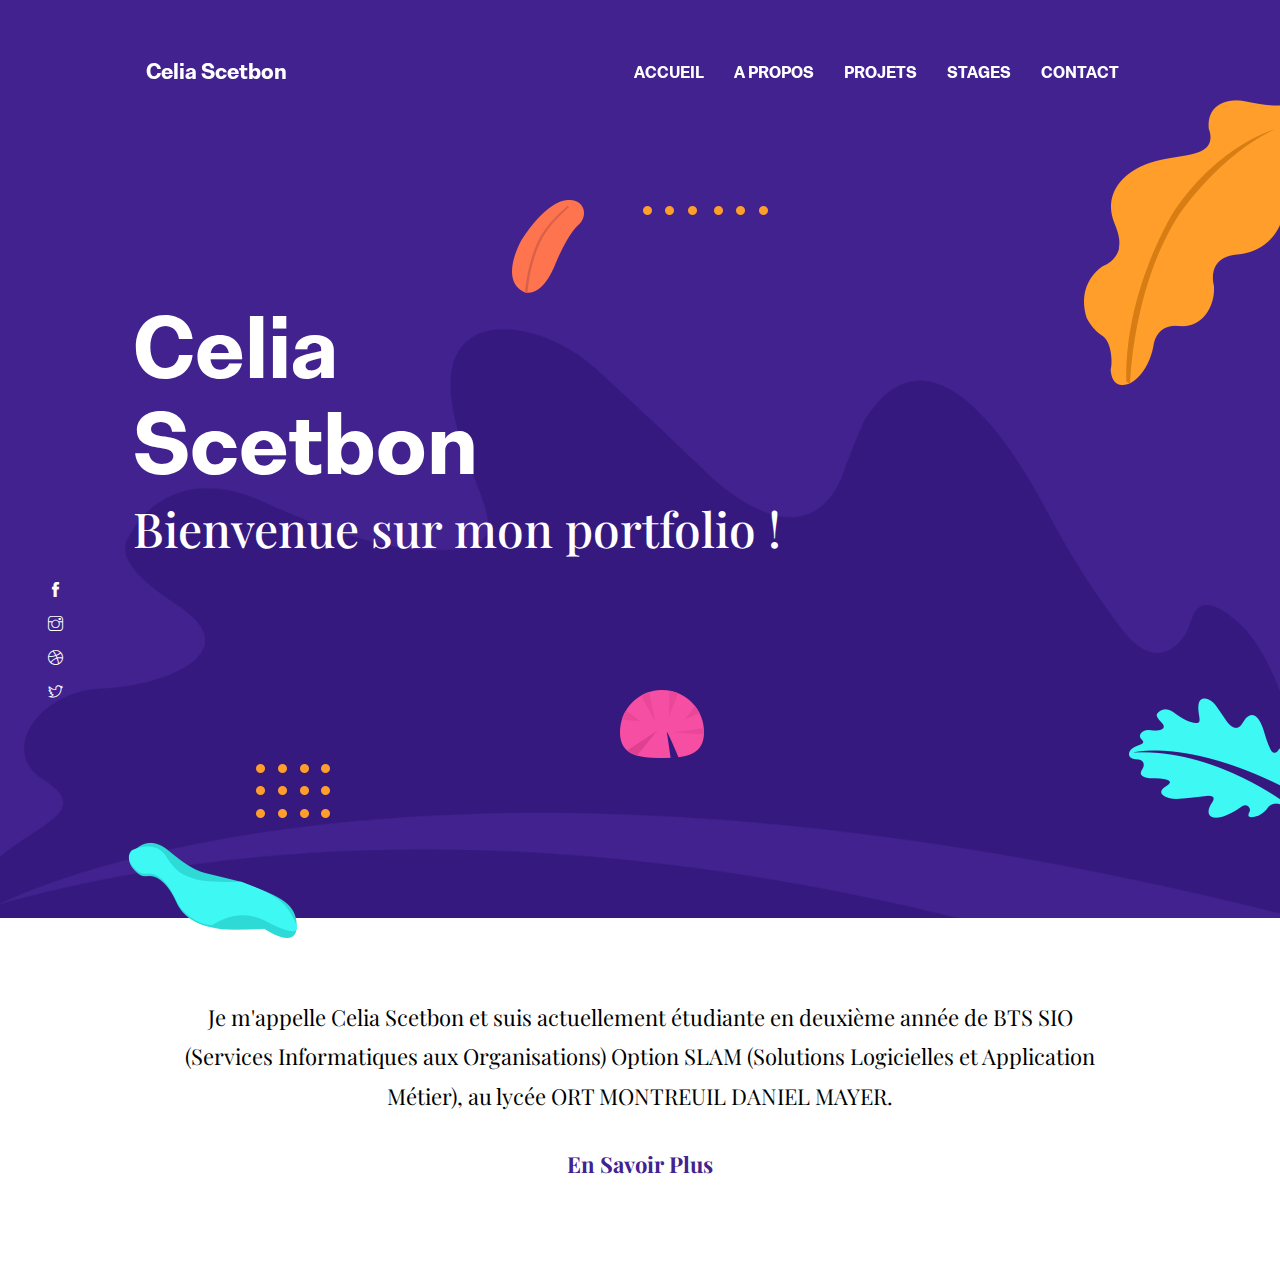
==== commit c1a70bc1: "ajout d'une page stages" ====
--- a/index.html
+++ b/index.html
@@ -46,7 +46,10 @@
           <a class="nav-link" href="about.html">A propos</a>
         </li>
         <li class="nav-item">
-          <a class="nav-link" href="portfolio.html">Projet</a>
+          <a class="nav-link" href="projets.html">Projets</a>
+        </li>
+        <li class="nav-item">
+          <a class="nav-link" href="stage.html">Stages</a>
         </li>
         <li class="nav-item">
           <a class="nav-link" href="contact.html">Contact</a>
--- a/css/style.css
+++ b/css/style.css
@@ -417,6 +417,7 @@
 
 .card-footer {
   border: 0;
+  height: 65px;
 }
 
 /* /card */
@@ -913,9 +914,13 @@
 }
 
 .row .col-lg-3 {
-  flex: 0 0 20%; /* Réduire la largeur des colonnes contenant les cartes */
-}
-
+  flex: 0 0 20%;
+  margin-top: 30px;/* Réduire la largeur des colonnes contenant les cartes */
+}
+
+.row .col-lg-3:last-child {
+  margin-top: 30px; /* Ajustez cette valeur selon vos besoins */
+}
 
 
 /*# sourceMappingURL=maps/style.css.map */
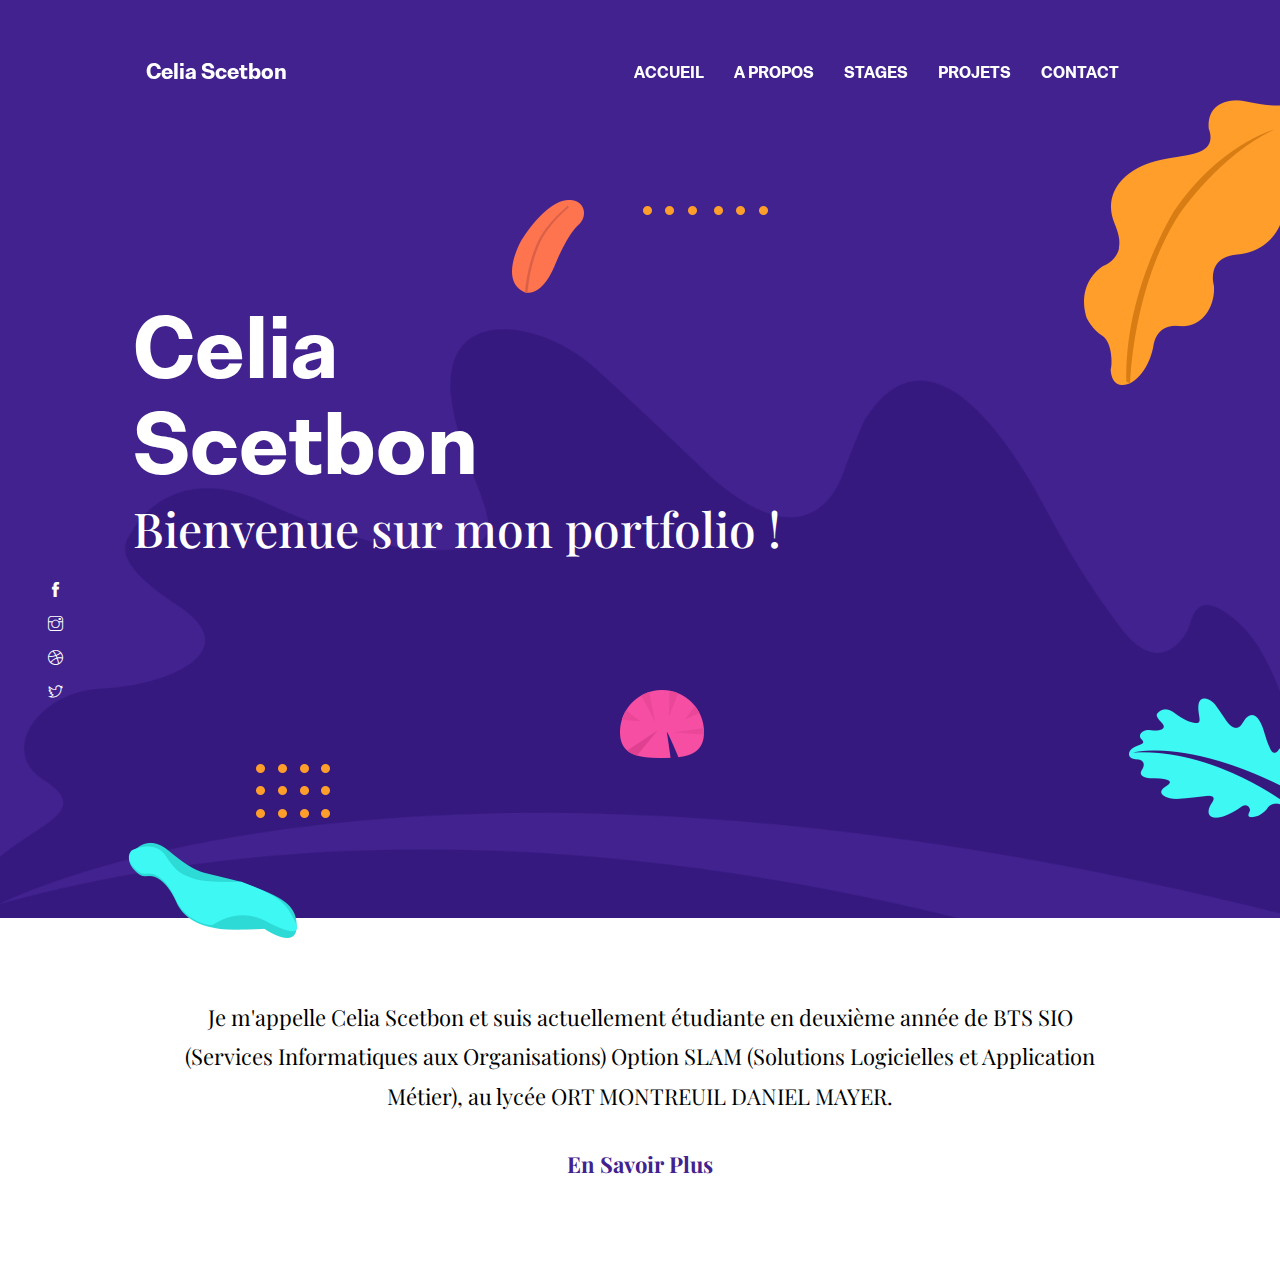
==== commit 359239d2: "objectif veliko" ====
--- a/index.html
+++ b/index.html
@@ -46,10 +46,10 @@
           <a class="nav-link" href="about.html">A propos</a>
         </li>
         <li class="nav-item">
-          <a class="nav-link" href="projets.html">Projets</a>
+          <a class="nav-link" href="stage.html">Stages</a>
         </li>
         <li class="nav-item">
-          <a class="nav-link" href="stage.html">Stages</a>
+          <a class="nav-link" href="projets.html">Projets</a>
         </li>
         <li class="nav-item">
           <a class="nav-link" href="contact.html">Contact</a>
--- a/css/style.css
+++ b/css/style.css
@@ -139,6 +139,23 @@
   color: #41228e;
 }
 
+.btn-competences {
+  background: #9473e6;
+  color: #fff;
+  padding: 10px 30px;
+  border-radius: 5px;
+  font-weight: 600;
+  border: 0;
+  position: relative;
+  z-index: 1;
+  transition: .2s ease;
+}
+
+.btn-competences:hover {
+  background: #c8e6a0;
+  color: white;
+}
+
 body {
   background-color: #fff;
   overflow-x: hidden;
@@ -923,4 +940,43 @@
 }
 
 
+/* Container for the flip effect */
+.flip-card {
+  perspective: 1000px;
+}
+
+.flip-card-inner {
+  position: relative;
+  width: 100%;
+  height: 100%;
+  text-align: center;
+  transition: transform 0.6s;
+  transform-style: preserve-3d;
+}
+
+.hover-shadow:hover .flip-card-inner {
+  transform: rotateY(180deg);
+}
+
+/* Front and back faces */
+.flip-card-front, .flip-card-back {
+  position: absolute;
+  width: 100%;
+  height: 100%;
+  backface-visibility: hidden;
+}
+
+.flip-card-back {
+  transform: rotateY(180deg);
+  background-color: #f8f9fa; /* Change background color as desired */
+  color: #333;
+  padding: 20px;
+}
+
+
+
+
+
+
+
 /*# sourceMappingURL=maps/style.css.map */
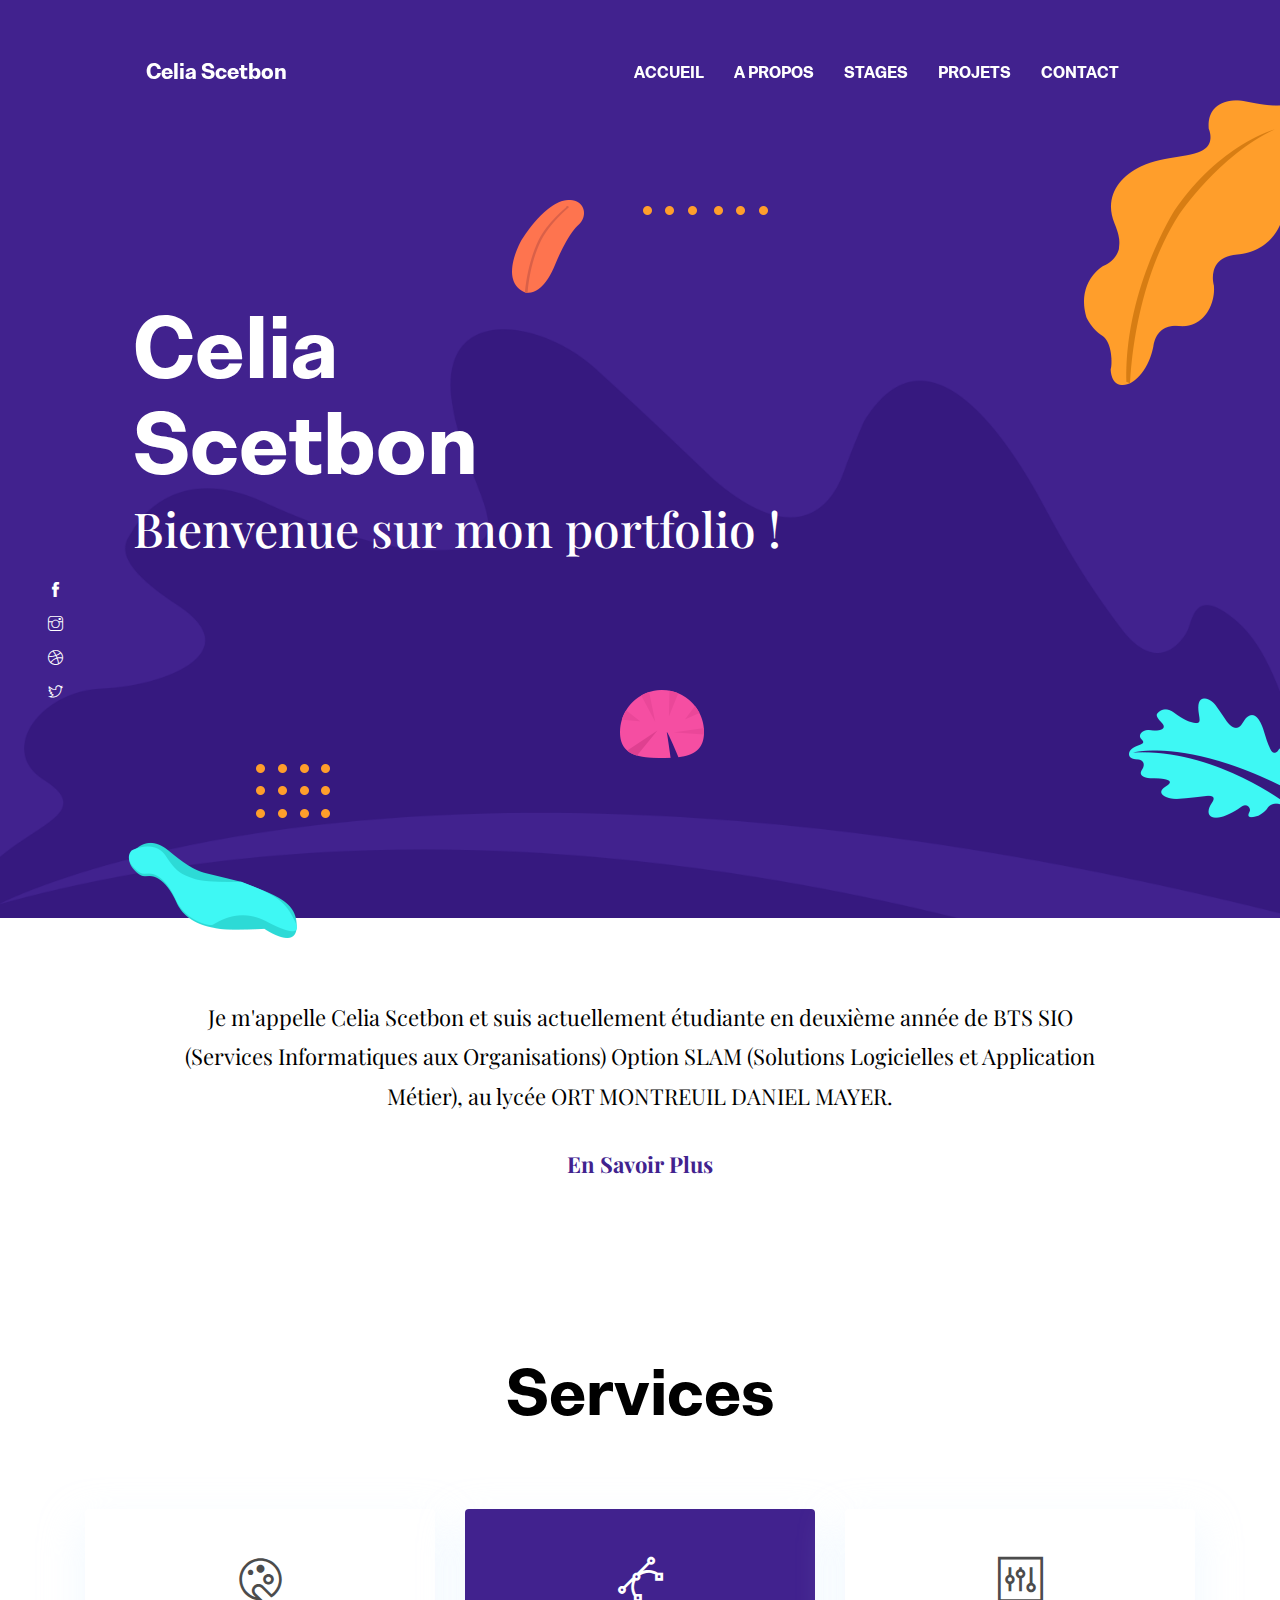
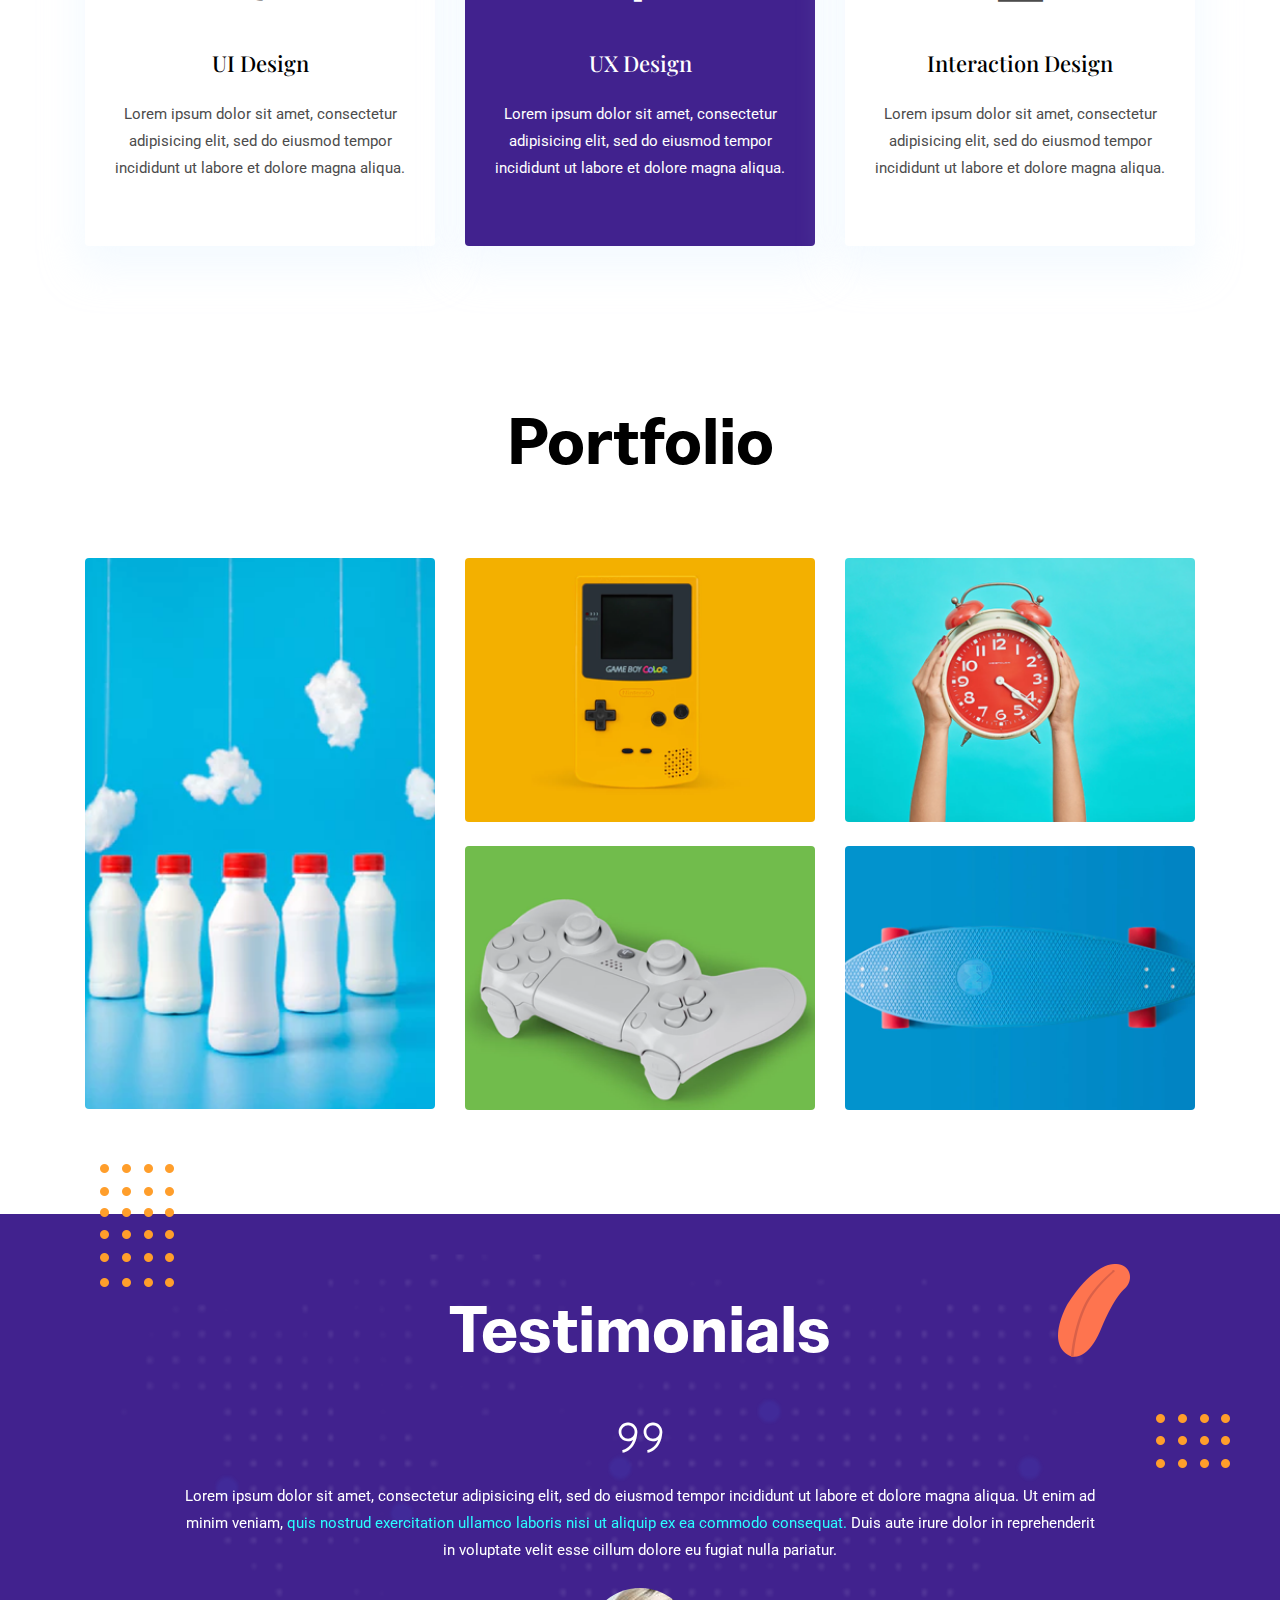
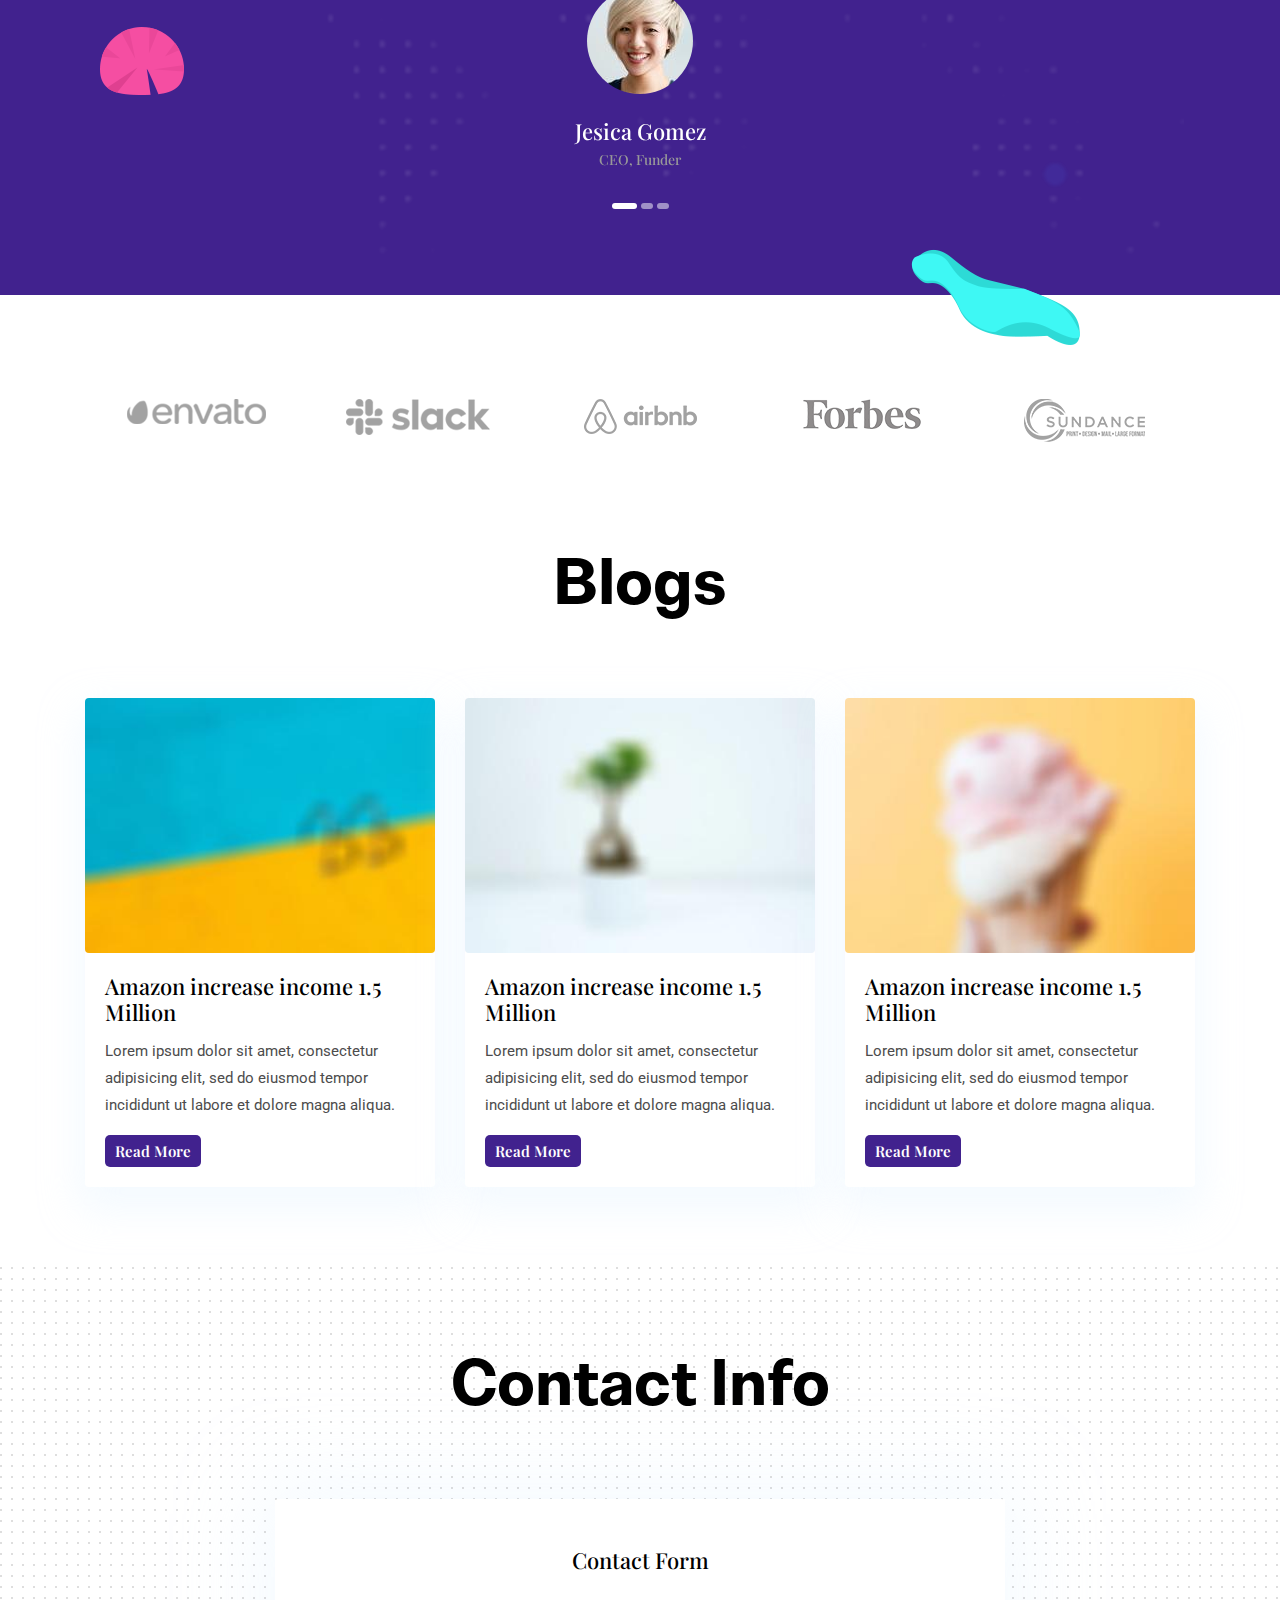
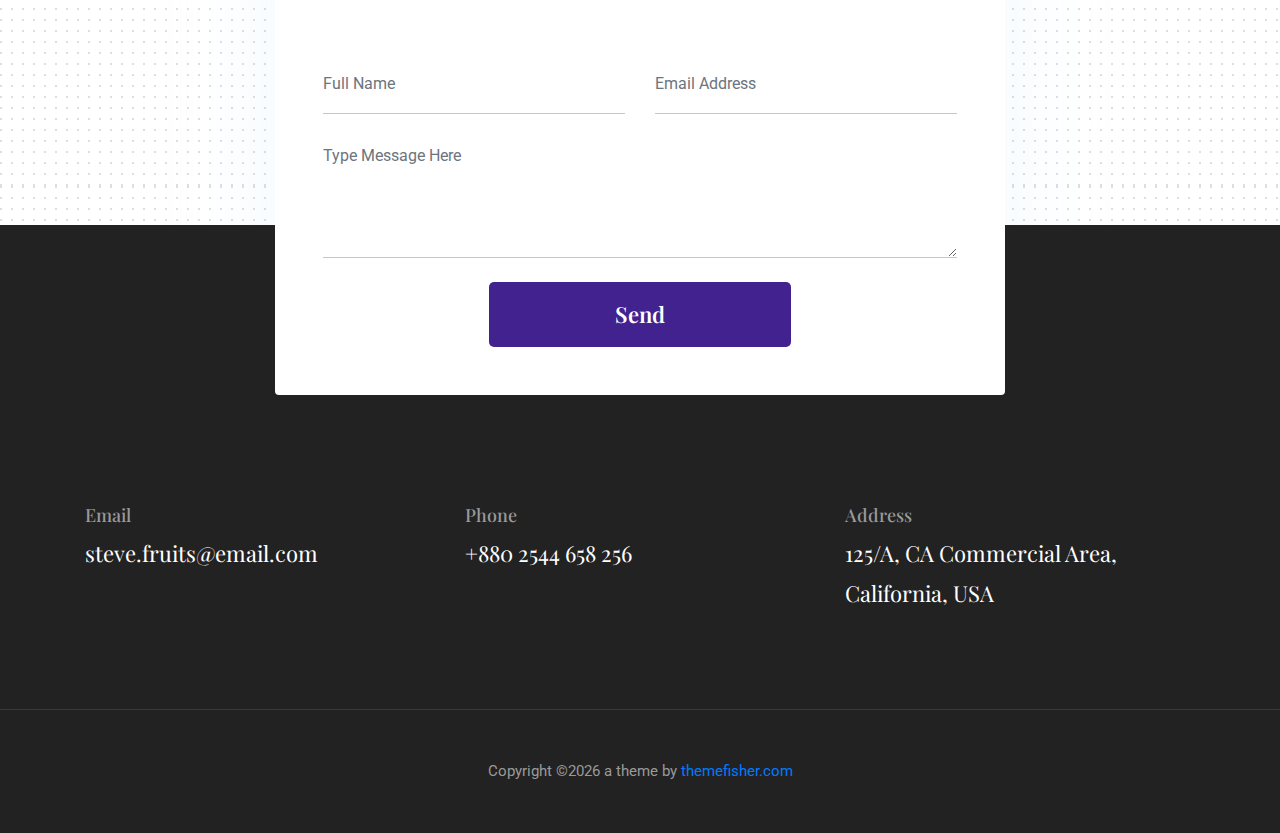
==== commit 2d16dd19: "css stages + outils utilisés stage 1" ====
--- a/index.html
+++ b/index.html
@@ -123,311 +123,311 @@
 
 
 
-<!--&lt;!&ndash; services &ndash;&gt;-->
-<!--<section class="section">-->
-<!--  <div class="container">-->
-<!--    <div class="row">-->
-<!--      <div class="col-12 text-center">-->
-<!--        <h2 class="section-title">Services</h2>-->
-<!--      </div>-->
-<!--      <div class="col-md-4 mb-4 mb-md-0">-->
-<!--        <div class="card hover-shadow shadow">-->
-<!--          <div class="card-body text-center px-4 py-5">-->
-<!--            <i class="ti-palette icon mb-5 d-inline-block"></i>-->
-<!--            <h4 class="mb-4">UI Design</h4>-->
-<!--            <p>Lorem ipsum dolor sit amet, consectetur adipisicing elit, sed do eiusmod tempor incididunt ut labore et-->
-<!--              dolore magna aliqua.</p>-->
-<!--          </div>-->
-<!--        </div>-->
-<!--      </div>-->
-<!--      <div class="col-md-4 mb-4 mb-md-0">-->
-<!--        <div class="card active-bg-primary hover-shadow shadow">-->
-<!--          <div class="card-body text-center px-4 py-5">-->
-<!--            <i class="ti-vector icon mb-5 d-inline-block"></i>-->
-<!--            <h4 class="mb-4">UX Design</h4>-->
-<!--            <p>Lorem ipsum dolor sit amet, consectetur adipisicing elit, sed do eiusmod tempor incididunt ut labore et-->
-<!--              dolore magna aliqua.</p>-->
-<!--          </div>-->
-<!--        </div>-->
-<!--      </div>-->
-<!--      <div class="col-md-4 mb-4 mb-md-0">-->
-<!--        <div class="card hover-shadow shadow">-->
-<!--          <div class="card-body text-center px-4 py-5">-->
-<!--            <i class="ti-panel icon mb-5 d-inline-block"></i>-->
-<!--            <h4 class="mb-4">Interaction Design</h4>-->
-<!--            <p>Lorem ipsum dolor sit amet, consectetur adipisicing elit, sed do eiusmod tempor incididunt ut labore et-->
-<!--              dolore magna aliqua.</p>-->
-<!--          </div>-->
-<!--        </div>-->
-<!--      </div>-->
-<!--    </div>-->
-<!--  </div>-->
-<!--</section>-->
-<!--&lt;!&ndash; /services &ndash;&gt;-->
-
-<!--&lt;!&ndash; portfolio &ndash;&gt;-->
-<!--<section class="section">-->
-<!--  <div class="container">-->
-<!--    <div class="row">-->
-<!--      <div class="col-12 text-center">-->
-<!--        <h2 class="section-title">Portfolio</h2>-->
-<!--      </div>-->
-<!--    </div>-->
-<!--    <div class="row shuffle-wrapper">-->
-<!--      <div class="col-lg-4 col-6 mb-4 shuffle-item">-->
-<!--        <div class="position-relative rounded hover-wrapper">-->
-<!--          <img src="images/portfolio/item-1.png" alt="portfolio-image" class="img-fluid rounded w-100">-->
-<!--          <div class="hover-overlay">-->
-<!--            <div class="hover-content">-->
-<!--              <a class="btn btn-light btn-sm" href="project-single.html">view project</a>-->
-<!--            </div>-->
-<!--          </div>-->
-<!--        </div>-->
-<!--      </div>-->
-<!--      <div class="col-lg-4 col-6 mb-4 shuffle-item">-->
-<!--        <div class="position-relative rounded hover-wrapper">-->
-<!--          <img src="images/portfolio/item-2.png" alt="portfolio-image" class="img-fluid rounded w-100">-->
-<!--          <div class="hover-overlay">-->
-<!--            <div class="hover-content">-->
-<!--              <a class="btn btn-light btn-sm" href="project-single.html">view project</a>-->
-<!--            </div>-->
-<!--          </div>-->
-<!--        </div>-->
-<!--      </div>-->
-<!--      <div class="col-lg-4 col-6 mb-4 shuffle-item">-->
-<!--        <div class="position-relative rounded hover-wrapper">-->
-<!--          <img src="images/portfolio/item-3.png" alt="portfolio-image" class="img-fluid rounded w-100">-->
-<!--          <div class="hover-overlay">-->
-<!--            <div class="hover-content">-->
-<!--              <a class="btn btn-light btn-sm" href="project-single.html">view project</a>-->
-<!--            </div>-->
-<!--          </div>-->
-<!--        </div>-->
-<!--      </div>-->
-<!--      <div class="col-lg-4 col-6 mb-4 shuffle-item">-->
-<!--        <div class="position-relative rounded hover-wrapper">-->
-<!--          <img src="images/portfolio/item-4.png" alt="portfolio-image" class="img-fluid rounded w-100">-->
-<!--          <div class="hover-overlay">-->
-<!--            <div class="hover-content">-->
-<!--              <a class="btn btn-light btn-sm" href="project-single.html">view project</a>-->
-<!--            </div>-->
-<!--          </div>-->
-<!--        </div>-->
-<!--      </div>-->
-<!--      <div class="col-lg-4 col-6 mb-4 shuffle-item">-->
-<!--        <div class="position-relative rounded hover-wrapper">-->
-<!--          <img src="images/portfolio/item-5.png" alt="portfolio-image" class="img-fluid rounded w-100">-->
-<!--          <div class="hover-overlay">-->
-<!--            <div class="hover-content">-->
-<!--              <a class="btn btn-light btn-sm" href="project-single.html">view project</a>-->
-<!--            </div>-->
-<!--          </div>-->
-<!--        </div>-->
-<!--      </div>-->
-<!--    </div>-->
-<!--  </div>-->
-<!--</section>-->
-<!--&lt;!&ndash; /portfolio &ndash;&gt;-->
-
-<!--&lt;!&ndash; testimonial &ndash;&gt;-->
-<!--<section class="section bg-primary position-relative testimonial-bg-shapes">-->
-<!--  <div class="container">-->
-<!--    <div class="row">-->
-<!--      <div class="col-12 text-center">-->
-<!--        <h2 class="section-title text-white mb-5">Testimonials</h2>-->
-<!--      </div>-->
-<!--      <div class="col-lg-10 mx-auto testimonial-slider">-->
-<!--        &lt;!&ndash; slider-item &ndash;&gt;-->
-<!--        <div class="text-center testimonial-content">-->
-<!--          <i class="ti-quote-right text-white icon mb-4 d-inline-block"></i>-->
-<!--          <p class="text-white mb-4">Lorem ipsum dolor sit amet, consectetur adipisicing elit, sed do eiusmod tempor-->
-<!--            incididunt ut labore et dolore magna aliqua. Ut enim ad minim veniam, <strong>quis nostrud exercitation-->
-<!--              ullamco laboris nisi ut aliquip ex ea commodo consequat.</strong> Duis aute irure dolor in reprehenderit-->
-<!--            in voluptate velit esse cillum dolore eu fugiat nulla pariatur.</p>-->
-<!--          <img class="img-fluid rounded-circle mb-4 d-inline-block" src="images/testimonial/client-1.png"-->
-<!--            alt="client-image">-->
-<!--          <h4 class="text-white">Jesica Gomez</h4>-->
-<!--          <h6 class="text-light mb-4">CEO, Funder</h6>-->
-<!--        </div>-->
-<!--        &lt;!&ndash; slider-item &ndash;&gt;-->
-<!--        <div class="text-center testimonial-content">-->
-<!--          <i class="ti-quote-right text-white icon mb-4 d-inline-block"></i>-->
-<!--          <p class="text-white mb-4">Lorem ipsum dolor sit amet, consectetur adipisicing elit, sed do eiusmod tempor-->
-<!--            incididunt ut labore et dolore magna aliqua. Ut enim ad minim veniam, <strong>quis nostrud exercitation-->
-<!--              ullamco-->
-<!--              laboris nisi ut aliquip ex ea commodo consequat.</strong> Duis aute irure dolor in reprehenderit in-->
-<!--            voluptate velit-->
-<!--            esse cillum dolore eu fugiat nulla pariatur.</p>-->
-<!--          <img class="img-fluid rounded-circle mb-4 d-inline-block" src="images/testimonial/client-1.png"-->
-<!--            alt="client-image">-->
-<!--          <h4 class="text-white">Jesica Gomez</h4>-->
-<!--          <h6 class="text-light mb-4">CEO, Funder</h6>-->
-<!--        </div>-->
-<!--        &lt;!&ndash; slider-item &ndash;&gt;-->
-<!--        <div class="text-center testimonial-content">-->
-<!--          <i class="ti-quote-right text-white icon mb-4 d-inline-block"></i>-->
-<!--          <p class="text-white mb-4">Lorem ipsum dolor sit amet, consectetur adipisicing elit, sed do eiusmod tempor-->
-<!--            incididunt ut labore et dolore magna aliqua. Ut enim ad minim veniam, <strong>quis nostrud exercitation-->
-<!--              ullamco-->
-<!--              laboris nisi ut aliquip ex ea commodo consequat.</strong> Duis aute irure dolor in reprehenderit in-->
-<!--            voluptate velit-->
-<!--            esse cillum dolore eu fugiat nulla pariatur.</p>-->
-<!--          <img class="img-fluid rounded-circle mb-4 d-inline-block" src="images/testimonial/client-1.png"-->
-<!--            alt="client-image">-->
-<!--          <h4 class="text-white">Jesica Gomez</h4>-->
-<!--          <h6 class="text-light mb-4">CEO, Funder</h6>-->
-<!--        </div>-->
-<!--      </div>-->
-<!--    </div>-->
-<!--  </div>-->
-<!--  &lt;!&ndash; bg shapes &ndash;&gt;-->
-<!--  <img src="images/backgrounds/map.png" alt="map" class="img-fluid bg-map">-->
-<!--  <img src="images/illustrations/dots-group-v.png" alt="bg-shape" class="img-fluid bg-shape-1">-->
-<!--  <img src="images/illustrations/leaf-orange.png" alt="bg-shape" class="img-fluid bg-shape-2">-->
-<!--  <img src="images/illustrations/dots-group-sm.png" alt="bg-shape" class="img-fluid bg-shape-3">-->
-<!--  <img src="images/illustrations/leaf-pink-round.png" alt="bg-shape" class="img-fluid bg-shape-4">-->
-<!--  <img src="images/illustrations/leaf-cyan.png" alt="bg-shape" class="img-fluid bg-shape-5">-->
-<!--</section>-->
-<!--&lt;!&ndash; /testimonial &ndash;&gt;-->
-
-<!--&lt;!&ndash; client logo slider &ndash;&gt;-->
-<!--<section class="section pb-0">-->
-<!--  <div class="container">-->
-<!--    <div class="client-logo-slider d-flex align-items-center">-->
-<!--      <a href="#" class="text-center d-block outline-0 p-4"><img class="d-unset img-fluid"-->
-<!--          src="images/clients-logo/client-logo-1.png" alt="client-logo"></a>-->
-<!--      <a href="#" class="text-center d-block outline-0 p-4"><img class="d-unset img-fluid"-->
-<!--          src="images/clients-logo/client-logo-2.png" alt="client-logo"></a>-->
-<!--      <a href="#" class="text-center d-block outline-0 p-4"><img class="d-unset img-fluid"-->
-<!--          src="images/clients-logo/client-logo-3.png" alt="client-logo"></a>-->
-<!--      <a href="#" class="text-center d-block outline-0 p-4"><img class="d-unset img-fluid"-->
-<!--          src="images/clients-logo/client-logo-4.png" alt="client-logo"></a>-->
-<!--      <a href="#" class="text-center d-block outline-0 p-4"><img class="d-unset img-fluid"-->
-<!--          src="images/clients-logo/client-logo-5.png" alt="client-logo"></a>-->
-<!--      <a href="#" class="text-center d-block outline-0 p-4"><img class="d-unset img-fluid"-->
-<!--          src="images/clients-logo/client-logo-1.png" alt="client-logo"></a>-->
-<!--      <a href="#" class="text-center d-block outline-0 p-4"><img class="d-unset img-fluid"-->
-<!--          src="images/clients-logo/client-logo-2.png" alt="client-logo"></a>-->
-<!--      <a href="#" class="text-center d-block outline-0 p-4"><img class="d-unset img-fluid"-->
-<!--          src="images/clients-logo/client-logo-3.png" alt="client-logo"></a>-->
-<!--      <a href="#" class="text-center d-block outline-0 p-4"><img class="d-unset img-fluid"-->
-<!--          src="images/clients-logo/client-logo-4.png" alt="client-logo"></a>-->
-<!--      <a href="#" class="text-center d-block outline-0 p-4"><img class="d-unset img-fluid"-->
-<!--          src="images/clients-logo/client-logo-5.png" alt="client-logo"></a>-->
-<!--    </div>-->
-<!--  </div>-->
-<!--</section>-->
-<!--&lt;!&ndash; /client logo slider &ndash;&gt;-->
-
-<!--&lt;!&ndash; blog &ndash;&gt;-->
-<!--<section class="section">-->
-<!--  <div class="container">-->
-<!--    <div class="row">-->
-<!--      <div class="col-12 text-center">-->
-<!--        <h2 class="section-title">Blogs</h2>-->
-<!--      </div>-->
-<!--      <div class="col-lg-4 col-sm-6 mb-4 mb-lg-0">-->
-<!--        <article class="card shadow">-->
-<!--          <img class="rounded card-img-top" src="images/blog/post-3.jpg" alt="post-thumb">-->
-<!--          <div class="card-body">-->
-<!--            <h4 class="card-title"><a class="text-dark" href="blog-single.html">Amazon increase income 1.5 Million</a>-->
-<!--            </h4>-->
-<!--            <p class="cars-text">Lorem ipsum dolor sit amet, consectetur adipisicing elit, sed do eiusmod tempor-->
-<!--              incididunt ut labore et-->
-<!--              dolore magna aliqua.</p>-->
-<!--            <a href="blog-single.html" class="btn btn-xs btn-primary">Read More</a>-->
-<!--          </div>-->
-<!--        </article>-->
-<!--      </div>-->
-<!--      <div class="col-lg-4 col-sm-6 mb-4 mb-lg-0">-->
-<!--        <article class="card shadow">-->
-<!--          <img class="rounded card-img-top" src="images/blog/post-4.jpg" alt="post-thumb">-->
-<!--          <div class="card-body">-->
-<!--            <h4 class="card-title"><a class="text-dark" href="blog-single.html">Amazon increase income 1.5 Million</a>-->
-<!--            </h4>-->
-<!--            <p class="cars-text">Lorem ipsum dolor sit amet, consectetur adipisicing elit, sed do eiusmod tempor-->
-<!--              incididunt ut labore et-->
-<!--              dolore magna aliqua.</p>-->
-<!--            <a href="blog-single.html" class="btn btn-xs btn-primary">Read More</a>-->
-<!--          </div>-->
-<!--        </article>-->
-<!--      </div>-->
-<!--      <div class="col-lg-4 col-sm-6 mb-4 mb-lg-0">-->
-<!--        <article class="card shadow">-->
-<!--          <img class="rounded card-img-top" src="images/blog/post-2.jpg" alt="post-thumb">-->
-<!--          <div class="card-body">-->
-<!--            <h4 class="card-title"><a class="text-dark" href="blog-single.html">Amazon increase income 1.5 Million</a>-->
-<!--            </h4>-->
-<!--            <p class="cars-text">Lorem ipsum dolor sit amet, consectetur adipisicing elit, sed do eiusmod tempor-->
-<!--              incididunt ut labore et-->
-<!--              dolore magna aliqua.</p>-->
-<!--            <a href="blog-single.html" class="btn btn-xs btn-primary">Read More</a>-->
-<!--          </div>-->
-<!--        </article>-->
-<!--      </div>-->
-<!--    </div>-->
-<!--  </div>-->
-<!--</section>-->
-<!--&lt;!&ndash; /blog &ndash;&gt;-->
-
-<!--&lt;!&ndash; contact &ndash;&gt;-->
-<!--<section class="section section-on-footer" data-background="images/backgrounds/bg-dots.png">-->
-<!--  <div class="container">-->
-<!--    <div class="row">-->
-<!--      <div class="col-12 text-center">-->
-<!--        <h2 class="section-title">Contact Info</h2>-->
-<!--      </div>-->
-<!--      <div class="col-lg-8 mx-auto">-->
-<!--        <div class="bg-white rounded text-center p-5 shadow-down">-->
-<!--          <h4 class="mb-80">Contact Form</h4>-->
-<!--          <form action="#" class="row">-->
-<!--            <div class="col-md-6">-->
-<!--              <input type="text" id="name" name="name" placeholder="Full Name" class="form-control px-0 mb-4">-->
-<!--            </div>-->
-<!--            <div class="col-md-6">-->
-<!--              <input type="email" id="email" name="email" placeholder="Email Address" class="form-control px-0 mb-4">-->
-<!--            </div>-->
-<!--            <div class="col-12">-->
-<!--              <textarea name="message" id="message" class="form-control px-0 mb-4"-->
-<!--                placeholder="Type Message Here"></textarea>-->
-<!--            </div>-->
-<!--            <div class="col-lg-6 col-10 mx-auto">-->
-<!--              <button class="btn btn-primary w-100">send</button>-->
-<!--            </div>-->
-<!--          </form>-->
-<!--        </div>-->
-<!--      </div>-->
-<!--    </div>-->
-<!--  </div>-->
-<!--</section>-->
-<!--&lt;!&ndash; /contact &ndash;&gt;-->
-
-<!--&lt;!&ndash; footer &ndash;&gt;-->
-<!--<footer class="bg-dark footer-section">-->
-<!--  <div class="section">-->
-<!--    <div class="container">-->
-<!--      <div class="row">-->
-<!--        <div class="col-md-4">-->
-<!--          <h5 class="text-light">Email</h5>-->
-<!--          <p class="text-white paragraph-lg font-secondary">steve.fruits@email.com</p>-->
-<!--        </div>-->
-<!--        <div class="col-md-4">-->
-<!--          <h5 class="text-light">Phone</h5>-->
-<!--          <p class="text-white paragraph-lg font-secondary">+880 2544 658 256</p>-->
-<!--        </div>-->
-<!--        <div class="col-md-4">-->
-<!--          <h5 class="text-light">Address</h5>-->
-<!--          <p class="text-white paragraph-lg font-secondary">125/A, CA Commercial Area, California, USA</p>-->
-<!--        </div>-->
-<!--      </div>-->
-<!--    </div>-->
-<!--  </div>-->
-<!--  <div class="border-top text-center border-dark py-5">-->
-<!--    <p class="mb-0 text-light">Copyright ©<script>-->
-<!--        var CurrentYear = new Date().getFullYear()-->
-<!--        document.write(CurrentYear)-->
-<!--      </script> a theme by <a href="themefisher.com">themefisher.com</a></p>-->
-<!--  </div>-->
+<!-- services -->
+<section class="section">
+  <div class="container">
+    <div class="row">
+      <div class="col-12 text-center">
+        <h2 class="section-title">Services</h2>
+      </div>
+      <div class="col-md-4 mb-4 mb-md-0">
+        <div class="card hover-shadow shadow">
+          <div class="card-body text-center px-4 py-5">
+            <i class="ti-palette icon mb-5 d-inline-block"></i>
+            <h4 class="mb-4">UI Design</h4>
+            <p>Lorem ipsum dolor sit amet, consectetur adipisicing elit, sed do eiusmod tempor incididunt ut labore et
+              dolore magna aliqua.</p>
+          </div>
+        </div>
+      </div>
+      <div class="col-md-4 mb-4 mb-md-0">
+        <div class="card active-bg-primary hover-shadow shadow">
+          <div class="card-body text-center px-4 py-5">
+            <i class="ti-vector icon mb-5 d-inline-block"></i>
+            <h4 class="mb-4">UX Design</h4>
+            <p>Lorem ipsum dolor sit amet, consectetur adipisicing elit, sed do eiusmod tempor incididunt ut labore et
+              dolore magna aliqua.</p>
+          </div>
+        </div>
+      </div>
+      <div class="col-md-4 mb-4 mb-md-0">
+        <div class="card hover-shadow shadow">
+          <div class="card-body text-center px-4 py-5">
+            <i class="ti-panel icon mb-5 d-inline-block"></i>
+            <h4 class="mb-4">Interaction Design</h4>
+            <p>Lorem ipsum dolor sit amet, consectetur adipisicing elit, sed do eiusmod tempor incididunt ut labore et
+              dolore magna aliqua.</p>
+          </div>
+        </div>
+      </div>
+    </div>
+  </div>
+</section>
+<!-- /services -->
+
+<!-- portfolio -->
+<section class="section">
+  <div class="container">
+    <div class="row">
+      <div class="col-12 text-center">
+        <h2 class="section-title">Portfolio</h2>
+      </div>
+    </div>
+    <div class="row shuffle-wrapper">
+      <div class="col-lg-4 col-6 mb-4 shuffle-item">
+        <div class="position-relative rounded hover-wrapper">
+          <img src="images/portfolio/item-1.png" alt="portfolio-image" class="img-fluid rounded w-100">
+          <div class="hover-overlay">
+            <div class="hover-content">
+              <a class="btn btn-light btn-sm" href="project-single.html">view project</a>
+            </div>
+          </div>
+        </div>
+      </div>
+      <div class="col-lg-4 col-6 mb-4 shuffle-item">
+        <div class="position-relative rounded hover-wrapper">
+          <img src="images/portfolio/item-2.png" alt="portfolio-image" class="img-fluid rounded w-100">
+          <div class="hover-overlay">
+            <div class="hover-content">
+              <a class="btn btn-light btn-sm" href="project-single.html">view project</a>
+            </div>
+          </div>
+        </div>
+      </div>
+      <div class="col-lg-4 col-6 mb-4 shuffle-item">
+        <div class="position-relative rounded hover-wrapper">
+          <img src="images/portfolio/item-3.png" alt="portfolio-image" class="img-fluid rounded w-100">
+          <div class="hover-overlay">
+            <div class="hover-content">
+              <a class="btn btn-light btn-sm" href="project-single.html">view project</a>
+            </div>
+          </div>
+        </div>
+      </div>
+      <div class="col-lg-4 col-6 mb-4 shuffle-item">
+        <div class="position-relative rounded hover-wrapper">
+          <img src="images/portfolio/item-4.png" alt="portfolio-image" class="img-fluid rounded w-100">
+          <div class="hover-overlay">
+            <div class="hover-content">
+              <a class="btn btn-light btn-sm" href="project-single.html">view project</a>
+            </div>
+          </div>
+        </div>
+      </div>
+      <div class="col-lg-4 col-6 mb-4 shuffle-item">
+        <div class="position-relative rounded hover-wrapper">
+          <img src="images/portfolio/item-5.png" alt="portfolio-image" class="img-fluid rounded w-100">
+          <div class="hover-overlay">
+            <div class="hover-content">
+              <a class="btn btn-light btn-sm" href="project-single.html">view project</a>
+            </div>
+          </div>
+        </div>
+      </div>
+    </div>
+  </div>
+</section>
+<!-- /portfolio -->
+
+<!-- testimonial -->
+<section class="section bg-primary position-relative testimonial-bg-shapes">
+  <div class="container">
+    <div class="row">
+      <div class="col-12 text-center">
+        <h2 class="section-title text-white mb-5">Testimonials</h2>
+      </div>
+      <div class="col-lg-10 mx-auto testimonial-slider">
+        <!-- slider-item -->
+        <div class="text-center testimonial-content">
+          <i class="ti-quote-right text-white icon mb-4 d-inline-block"></i>
+          <p class="text-white mb-4">Lorem ipsum dolor sit amet, consectetur adipisicing elit, sed do eiusmod tempor
+            incididunt ut labore et dolore magna aliqua. Ut enim ad minim veniam, <strong>quis nostrud exercitation
+              ullamco laboris nisi ut aliquip ex ea commodo consequat.</strong> Duis aute irure dolor in reprehenderit
+            in voluptate velit esse cillum dolore eu fugiat nulla pariatur.</p>
+          <img class="img-fluid rounded-circle mb-4 d-inline-block" src="images/testimonial/client-1.png"
+            alt="client-image">
+          <h4 class="text-white">Jesica Gomez</h4>
+          <h6 class="text-light mb-4">CEO, Funder</h6>
+        </div>
+        <!-- slider-item -->
+        <div class="text-center testimonial-content">
+          <i class="ti-quote-right text-white icon mb-4 d-inline-block"></i>
+          <p class="text-white mb-4">Lorem ipsum dolor sit amet, consectetur adipisicing elit, sed do eiusmod tempor
+            incididunt ut labore et dolore magna aliqua. Ut enim ad minim veniam, <strong>quis nostrud exercitation
+              ullamco
+              laboris nisi ut aliquip ex ea commodo consequat.</strong> Duis aute irure dolor in reprehenderit in
+            voluptate velit
+            esse cillum dolore eu fugiat nulla pariatur.</p>
+          <img class="img-fluid rounded-circle mb-4 d-inline-block" src="images/testimonial/client-1.png"
+            alt="client-image">
+          <h4 class="text-white">Jesica Gomez</h4>
+          <h6 class="text-light mb-4">CEO, Funder</h6>
+        </div>
+        <!-- slider-item -->
+        <div class="text-center testimonial-content">
+          <i class="ti-quote-right text-white icon mb-4 d-inline-block"></i>
+          <p class="text-white mb-4">Lorem ipsum dolor sit amet, consectetur adipisicing elit, sed do eiusmod tempor
+            incididunt ut labore et dolore magna aliqua. Ut enim ad minim veniam, <strong>quis nostrud exercitation
+              ullamco
+              laboris nisi ut aliquip ex ea commodo consequat.</strong> Duis aute irure dolor in reprehenderit in
+            voluptate velit
+            esse cillum dolore eu fugiat nulla pariatur.</p>
+          <img class="img-fluid rounded-circle mb-4 d-inline-block" src="images/testimonial/client-1.png"
+            alt="client-image">
+          <h4 class="text-white">Jesica Gomez</h4>
+          <h6 class="text-light mb-4">CEO, Funder</h6>
+        </div>
+      </div>
+    </div>
+  </div>
+  <!-- bg shapes -->
+  <img src="images/backgrounds/map.png" alt="map" class="img-fluid bg-map">
+  <img src="images/illustrations/dots-group-v.png" alt="bg-shape" class="img-fluid bg-shape-1">
+  <img src="images/illustrations/leaf-orange.png" alt="bg-shape" class="img-fluid bg-shape-2">
+  <img src="images/illustrations/dots-group-sm.png" alt="bg-shape" class="img-fluid bg-shape-3">
+  <img src="images/illustrations/leaf-pink-round.png" alt="bg-shape" class="img-fluid bg-shape-4">
+  <img src="images/illustrations/leaf-cyan.png" alt="bg-shape" class="img-fluid bg-shape-5">
+</section>
+<!-- /testimonial -->
+
+<!-- client logo slider -->
+<section class="section pb-0">
+  <div class="container">
+    <div class="client-logo-slider d-flex align-items-center">
+      <a href="#" class="text-center d-block outline-0 p-4"><img class="d-unset img-fluid"
+          src="images/clients-logo/client-logo-1.png" alt="client-logo"></a>
+      <a href="#" class="text-center d-block outline-0 p-4"><img class="d-unset img-fluid"
+          src="images/clients-logo/client-logo-2.png" alt="client-logo"></a>
+      <a href="#" class="text-center d-block outline-0 p-4"><img class="d-unset img-fluid"
+          src="images/clients-logo/client-logo-3.png" alt="client-logo"></a>
+      <a href="#" class="text-center d-block outline-0 p-4"><img class="d-unset img-fluid"
+          src="images/clients-logo/client-logo-4.png" alt="client-logo"></a>
+      <a href="#" class="text-center d-block outline-0 p-4"><img class="d-unset img-fluid"
+          src="images/clients-logo/client-logo-5.png" alt="client-logo"></a>
+      <a href="#" class="text-center d-block outline-0 p-4"><img class="d-unset img-fluid"
+          src="images/clients-logo/client-logo-1.png" alt="client-logo"></a>
+      <a href="#" class="text-center d-block outline-0 p-4"><img class="d-unset img-fluid"
+          src="images/clients-logo/client-logo-2.png" alt="client-logo"></a>
+      <a href="#" class="text-center d-block outline-0 p-4"><img class="d-unset img-fluid"
+          src="images/clients-logo/client-logo-3.png" alt="client-logo"></a>
+      <a href="#" class="text-center d-block outline-0 p-4"><img class="d-unset img-fluid"
+          src="images/clients-logo/client-logo-4.png" alt="client-logo"></a>
+      <a href="#" class="text-center d-block outline-0 p-4"><img class="d-unset img-fluid"
+          src="images/clients-logo/client-logo-5.png" alt="client-logo"></a>
+    </div>
+  </div>
+</section>
+<!-- /client logo slider -->
+
+<!-- blog -->
+<section class="section">
+  <div class="container">
+    <div class="row">
+      <div class="col-12 text-center">
+        <h2 class="section-title">Blogs</h2>
+      </div>
+      <div class="col-lg-4 col-sm-6 mb-4 mb-lg-0">
+        <article class="card shadow">
+          <img class="rounded card-img-top" src="images/blog/post-3.jpg" alt="post-thumb">
+          <div class="card-body">
+            <h4 class="card-title"><a class="text-dark" href="blog-single.html">Amazon increase income 1.5 Million</a>
+            </h4>
+            <p class="cars-text">Lorem ipsum dolor sit amet, consectetur adipisicing elit, sed do eiusmod tempor
+              incididunt ut labore et
+              dolore magna aliqua.</p>
+            <a href="blog-single.html" class="btn btn-xs btn-primary">Read More</a>
+          </div>
+        </article>
+      </div>
+      <div class="col-lg-4 col-sm-6 mb-4 mb-lg-0">
+        <article class="card shadow">
+          <img class="rounded card-img-top" src="images/blog/post-4.jpg" alt="post-thumb">
+          <div class="card-body">
+            <h4 class="card-title"><a class="text-dark" href="blog-single.html">Amazon increase income 1.5 Million</a>
+            </h4>
+            <p class="cars-text">Lorem ipsum dolor sit amet, consectetur adipisicing elit, sed do eiusmod tempor
+              incididunt ut labore et
+              dolore magna aliqua.</p>
+            <a href="blog-single.html" class="btn btn-xs btn-primary">Read More</a>
+          </div>
+        </article>
+      </div>
+      <div class="col-lg-4 col-sm-6 mb-4 mb-lg-0">
+        <article class="card shadow">
+          <img class="rounded card-img-top" src="images/blog/post-2.jpg" alt="post-thumb">
+          <div class="card-body">
+            <h4 class="card-title"><a class="text-dark" href="blog-single.html">Amazon increase income 1.5 Million</a>
+            </h4>
+            <p class="cars-text">Lorem ipsum dolor sit amet, consectetur adipisicing elit, sed do eiusmod tempor
+              incididunt ut labore et
+              dolore magna aliqua.</p>
+            <a href="blog-single.html" class="btn btn-xs btn-primary">Read More</a>
+          </div>
+        </article>
+      </div>
+    </div>
+  </div>
+</section>
+<!-- /blog -->
+
+<!-- contact -->
+<section class="section section-on-footer" data-background="images/backgrounds/bg-dots.png">
+  <div class="container">
+    <div class="row">
+      <div class="col-12 text-center">
+        <h2 class="section-title">Contact Info</h2>
+      </div>
+      <div class="col-lg-8 mx-auto">
+        <div class="bg-white rounded text-center p-5 shadow-down">
+          <h4 class="mb-80">Contact Form</h4>
+          <form action="#" class="row">
+            <div class="col-md-6">
+              <input type="text" id="name" name="name" placeholder="Full Name" class="form-control px-0 mb-4">
+            </div>
+            <div class="col-md-6">
+              <input type="email" id="email" name="email" placeholder="Email Address" class="form-control px-0 mb-4">
+            </div>
+            <div class="col-12">
+              <textarea name="message" id="message" class="form-control px-0 mb-4"
+                placeholder="Type Message Here"></textarea>
+            </div>
+            <div class="col-lg-6 col-10 mx-auto">
+              <button class="btn btn-primary w-100">send</button>
+            </div>
+          </form>
+        </div>
+      </div>
+    </div>
+  </div>
+</section>
+<!-- /contact -->
+
+<!-- footer -->
+<footer class="bg-dark footer-section">
+  <div class="section">
+    <div class="container">
+      <div class="row">
+        <div class="col-md-4">
+          <h5 class="text-light">Email</h5>
+          <p class="text-white paragraph-lg font-secondary">steve.fruits@email.com</p>
+        </div>
+        <div class="col-md-4">
+          <h5 class="text-light">Phone</h5>
+          <p class="text-white paragraph-lg font-secondary">+880 2544 658 256</p>
+        </div>
+        <div class="col-md-4">
+          <h5 class="text-light">Address</h5>
+          <p class="text-white paragraph-lg font-secondary">125/A, CA Commercial Area, California, USA</p>
+        </div>
+      </div>
+    </div>
+  </div>
+  <div class="border-top text-center border-dark py-5">
+    <p class="mb-0 text-light">Copyright ©<script>
+        var CurrentYear = new Date().getFullYear()
+        document.write(CurrentYear)
+      </script> a theme by <a href="themefisher.com">themefisher.com</a></p>
+  </div>
 </footer>
 <!-- /footer -->
 
--- a/css/style.css
+++ b/css/style.css
@@ -943,7 +943,8 @@
 /* Container for the flip effect */
 .flip-card {
   perspective: 1000px;
-}
+  width: 200px;
+  height: 300px}
 
 .flip-card-inner {
   position: relative;
@@ -968,7 +969,7 @@
 
 .flip-card-back {
   transform: rotateY(180deg);
-  background-color: #f8f9fa; /* Change background color as desired */
+  /*background-color: #f8f9fa; !* Change background color as desired *!*/
   color: #333;
   padding: 20px;
 }
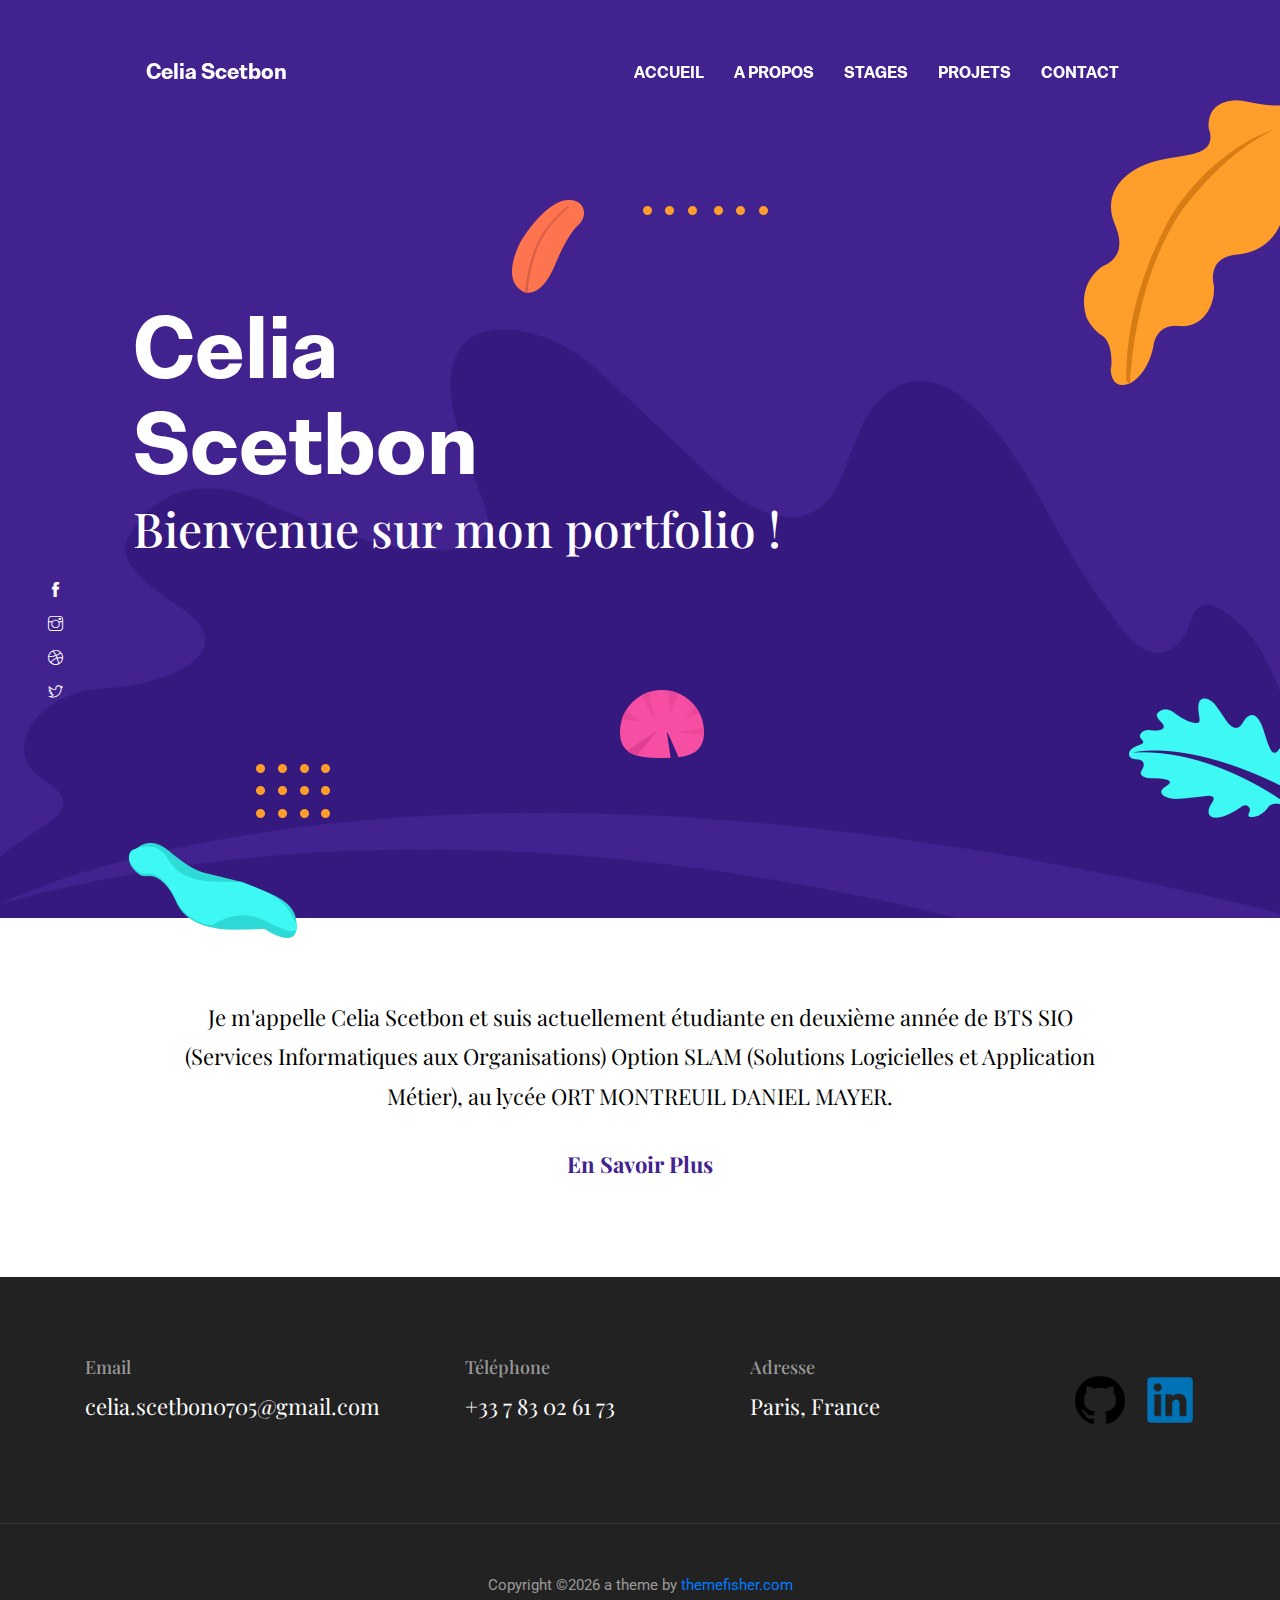
==== commit 99926401: "css" ====
--- a/index.html
+++ b/index.html
@@ -123,7 +123,7 @@
 
 
 
-<!-- services -->
+<!-- services
 <section class="section">
   <div class="container">
     <div class="row">
@@ -163,9 +163,9 @@
     </div>
   </div>
 </section>
-<!-- /services -->
-
-<!-- portfolio -->
+ /services
+
+ portfolio
 <section class="section">
   <div class="container">
     <div class="row">
@@ -227,9 +227,9 @@
     </div>
   </div>
 </section>
-<!-- /portfolio -->
-
-<!-- testimonial -->
+ /portfolio
+
+ testimonial
 <section class="section bg-primary position-relative testimonial-bg-shapes">
   <div class="container">
     <div class="row">
@@ -237,7 +237,7 @@
         <h2 class="section-title text-white mb-5">Testimonials</h2>
       </div>
       <div class="col-lg-10 mx-auto testimonial-slider">
-        <!-- slider-item -->
+         slider-item
         <div class="text-center testimonial-content">
           <i class="ti-quote-right text-white icon mb-4 d-inline-block"></i>
           <p class="text-white mb-4">Lorem ipsum dolor sit amet, consectetur adipisicing elit, sed do eiusmod tempor
@@ -249,7 +249,7 @@
           <h4 class="text-white">Jesica Gomez</h4>
           <h6 class="text-light mb-4">CEO, Funder</h6>
         </div>
-        <!-- slider-item -->
+         slider-item
         <div class="text-center testimonial-content">
           <i class="ti-quote-right text-white icon mb-4 d-inline-block"></i>
           <p class="text-white mb-4">Lorem ipsum dolor sit amet, consectetur adipisicing elit, sed do eiusmod tempor
@@ -263,7 +263,7 @@
           <h4 class="text-white">Jesica Gomez</h4>
           <h6 class="text-light mb-4">CEO, Funder</h6>
         </div>
-        <!-- slider-item -->
+         slider-item
         <div class="text-center testimonial-content">
           <i class="ti-quote-right text-white icon mb-4 d-inline-block"></i>
           <p class="text-white mb-4">Lorem ipsum dolor sit amet, consectetur adipisicing elit, sed do eiusmod tempor
@@ -280,7 +280,7 @@
       </div>
     </div>
   </div>
-  <!-- bg shapes -->
+   bg shapes
   <img src="images/backgrounds/map.png" alt="map" class="img-fluid bg-map">
   <img src="images/illustrations/dots-group-v.png" alt="bg-shape" class="img-fluid bg-shape-1">
   <img src="images/illustrations/leaf-orange.png" alt="bg-shape" class="img-fluid bg-shape-2">
@@ -288,9 +288,9 @@
   <img src="images/illustrations/leaf-pink-round.png" alt="bg-shape" class="img-fluid bg-shape-4">
   <img src="images/illustrations/leaf-cyan.png" alt="bg-shape" class="img-fluid bg-shape-5">
 </section>
-<!-- /testimonial -->
-
-<!-- client logo slider -->
+ /testimonial
+
+ client logo slider
 <section class="section pb-0">
   <div class="container">
     <div class="client-logo-slider d-flex align-items-center">
@@ -317,9 +317,9 @@
     </div>
   </div>
 </section>
-<!-- /client logo slider -->
-
-<!-- blog -->
+ /client logo slider
+
+ blog
 <section class="section">
   <div class="container">
     <div class="row">
@@ -368,9 +368,9 @@
     </div>
   </div>
 </section>
-<!-- /blog -->
-
-<!-- contact -->
+ /blog
+
+ contact
 <section class="section section-on-footer" data-background="images/backgrounds/bg-dots.png">
   <div class="container">
     <div class="row">
@@ -400,33 +400,41 @@
     </div>
   </div>
 </section>
-<!-- /contact -->
+ /contact -->
 
 <!-- footer -->
-<footer class="bg-dark footer-section">
+<footer class="bg-dark">
   <div class="section">
     <div class="container">
       <div class="row">
         <div class="col-md-4">
           <h5 class="text-light">Email</h5>
-          <p class="text-white paragraph-lg font-secondary">steve.fruits@email.com</p>
-        </div>
-        <div class="col-md-4">
-          <h5 class="text-light">Phone</h5>
-          <p class="text-white paragraph-lg font-secondary">+880 2544 658 256</p>
-        </div>
-        <div class="col-md-4">
-          <h5 class="text-light">Address</h5>
-          <p class="text-white paragraph-lg font-secondary">125/A, CA Commercial Area, California, USA</p>
+          <p class="text-white paragraph-lg font-secondary">celia.scetbon0705@gmail.com</p>
+        </div>
+        <div class="col-md-3">
+          <h5 class="text-light">Téléphone</h5>
+          <p class="text-white paragraph-lg font-secondary">+33 7 83 02 61 73</p>
+        </div>
+        <div class="col-md-2">
+          <h5 class="text-light">Adresse</h5>
+          <p class="text-white paragraph-lg font-secondary">Paris, France</p>
+        </div>
+        <div class="col-md-3 d-flex justify-content-end align-items-center">
+          <a href="https://github.com/Cscet" class="me-3" style="margin-right: 20px">
+            <img src="images/contact/github.png" style="width: 50px">
+          </a>
+          <a href="https://www.linkedin.com/in/celia-scetbon-8961392b1/">
+            <img src="images/contact/linkedin.png" style="width: 50px">
+          </a>
         </div>
       </div>
     </div>
   </div>
   <div class="border-top text-center border-dark py-5">
     <p class="mb-0 text-light">Copyright ©<script>
-        var CurrentYear = new Date().getFullYear()
-        document.write(CurrentYear)
-      </script> a theme by <a href="themefisher.com">themefisher.com</a></p>
+      var CurrentYear = new Date().getFullYear()
+      document.write(CurrentYear)
+    </script> a theme by <a href="themefisher.com">themefisher.com</a></p>
   </div>
 </footer>
 <!-- /footer -->
--- a/css/style.css
+++ b/css/style.css
@@ -940,39 +940,7 @@
 }
 
 
-/* Container for the flip effect */
-.flip-card {
-  perspective: 1000px;
-  width: 200px;
-  height: 300px}
-
-.flip-card-inner {
-  position: relative;
-  width: 100%;
-  height: 100%;
-  text-align: center;
-  transition: transform 0.6s;
-  transform-style: preserve-3d;
-}
-
-.hover-shadow:hover .flip-card-inner {
-  transform: rotateY(180deg);
-}
-
-/* Front and back faces */
-.flip-card-front, .flip-card-back {
-  position: absolute;
-  width: 100%;
-  height: 100%;
-  backface-visibility: hidden;
-}
-
-.flip-card-back {
-  transform: rotateY(180deg);
-  /*background-color: #f8f9fa; !* Change background color as desired *!*/
-  color: #333;
-  padding: 20px;
-}
+
 
 
 
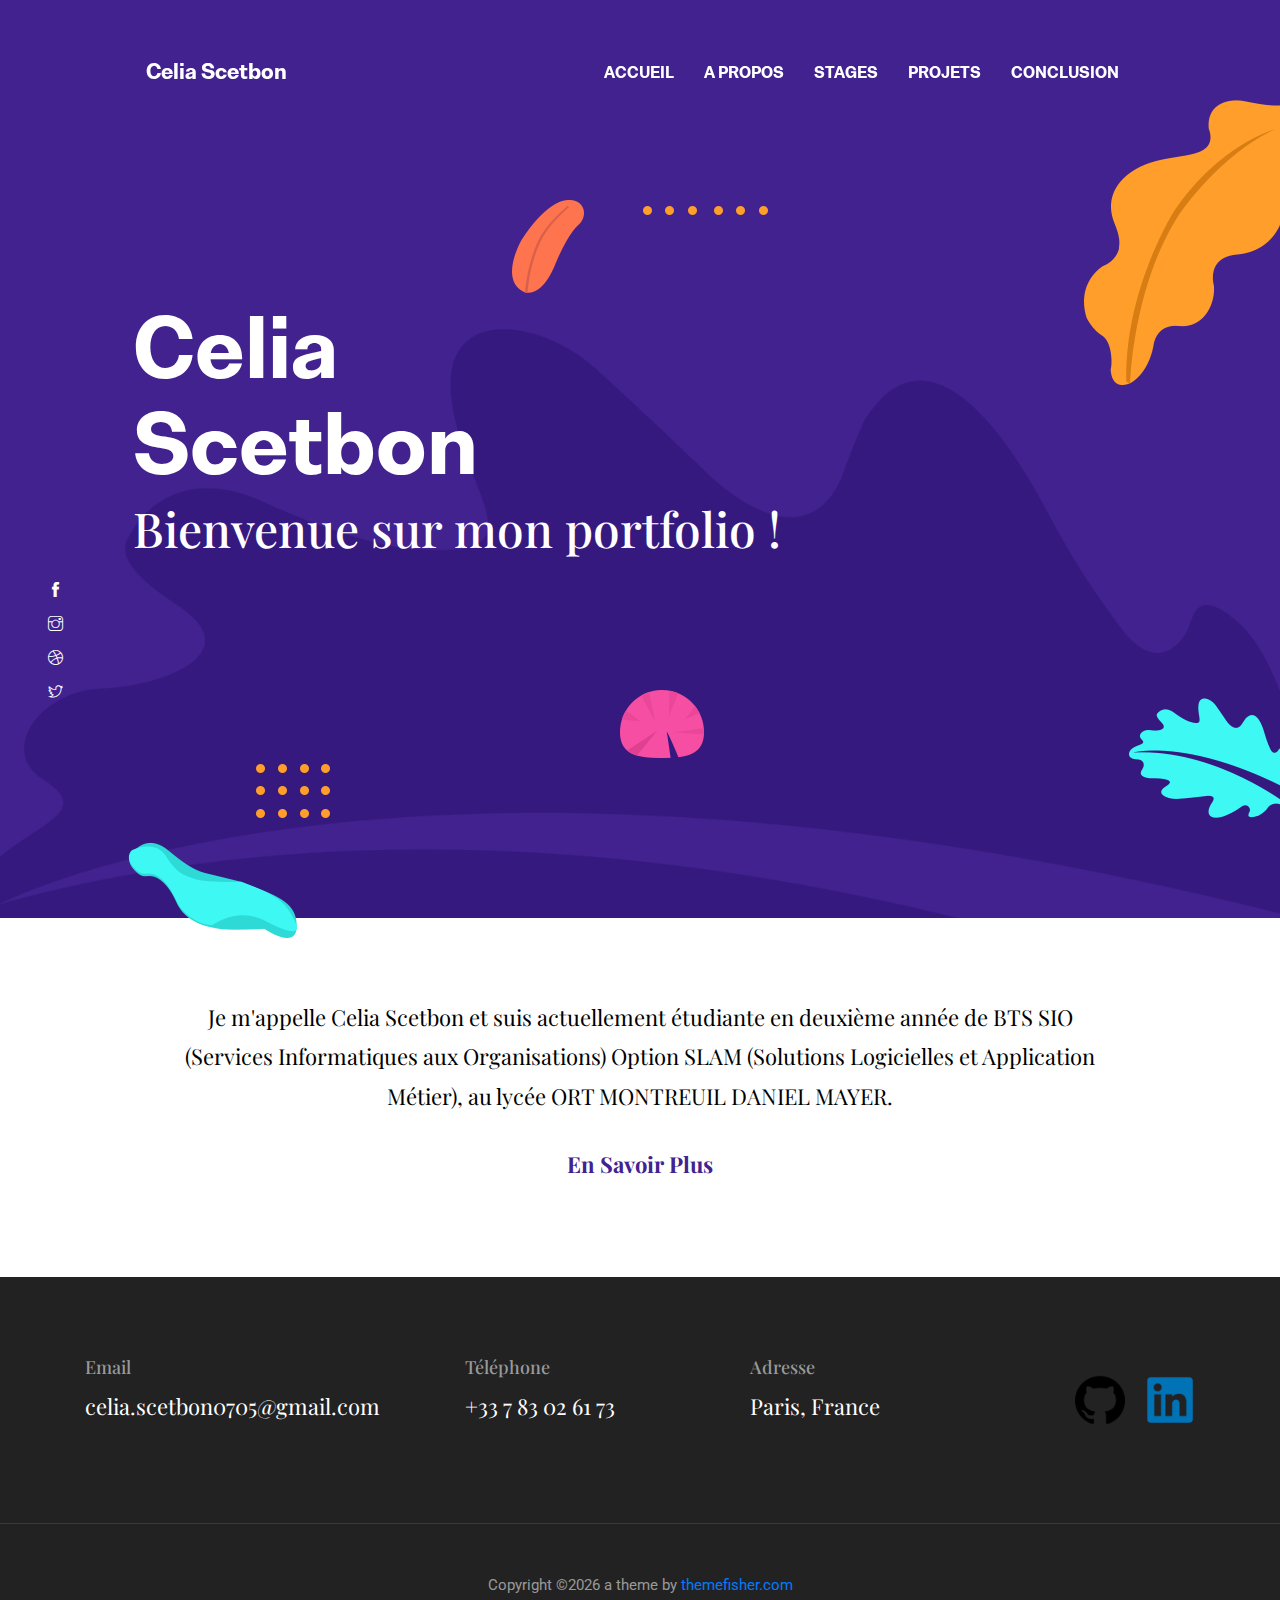
==== commit 873c049b: "conslusion sur l'avenir" ====
--- a/index.html
+++ b/index.html
@@ -52,7 +52,7 @@
           <a class="nav-link" href="projets.html">Projets</a>
         </li>
         <li class="nav-item">
-          <a class="nav-link" href="contact.html">Contact</a>
+          <a class="nav-link" href="conclusion.html">Conclusion</a>
         </li>
       </ul>
     </div>
@@ -420,10 +420,10 @@
           <p class="text-white paragraph-lg font-secondary">Paris, France</p>
         </div>
         <div class="col-md-3 d-flex justify-content-end align-items-center">
-          <a href="https://github.com/Cscet" class="me-3" style="margin-right: 20px">
+          <a href="https://github.com/Cscet" class="me-3" style="margin-right: 20px" target="_blank">
             <img src="images/contact/github.png" style="width: 50px">
           </a>
-          <a href="https://www.linkedin.com/in/celia-scetbon-8961392b1/">
+          <a href="https://www.linkedin.com/in/celia-scetbon-8961392b1/" target="_blank">
             <img src="images/contact/linkedin.png" style="width: 50px">
           </a>
         </div>
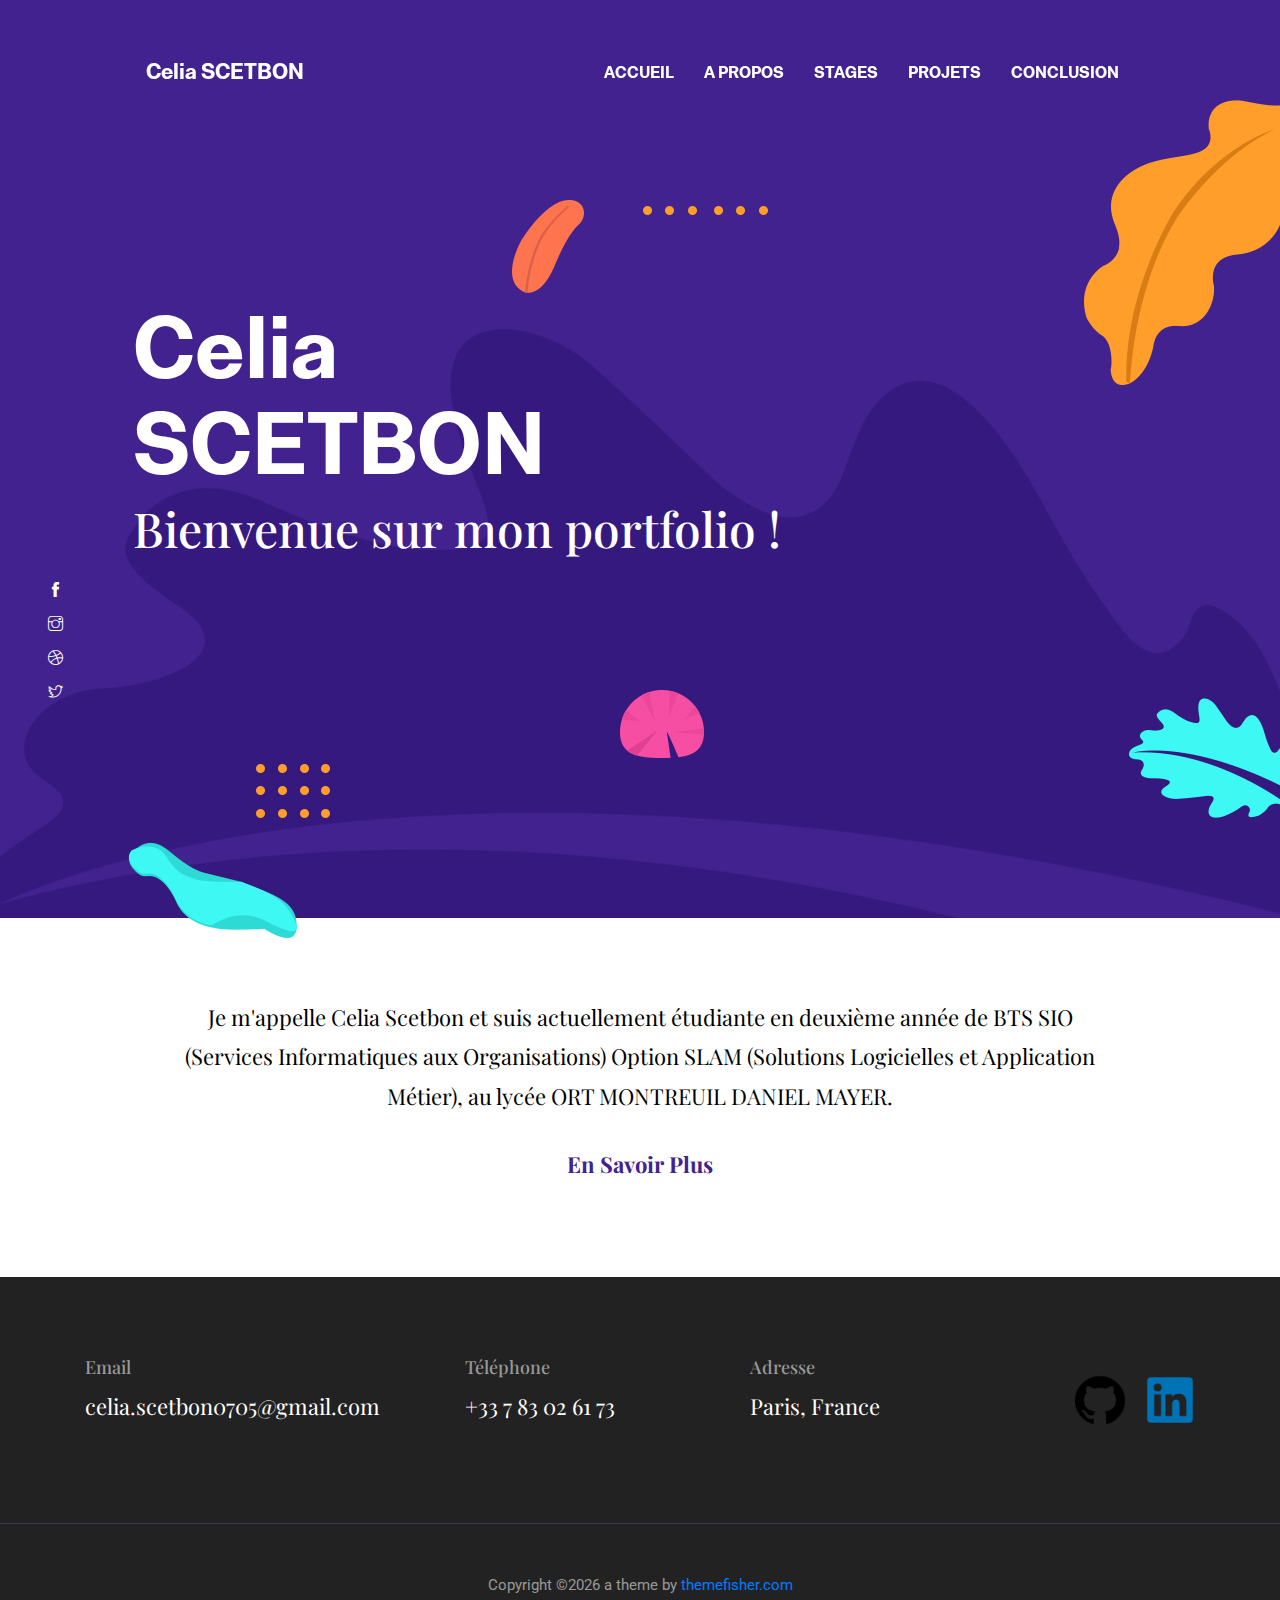
==== commit d3ac6444: "Scetbon -> SCETBON" ====
--- a/index.html
+++ b/index.html
@@ -31,7 +31,7 @@
 
 <header class="navigation fixed-top">
   <nav class="navbar navbar-expand-lg navbar-dark">
-    <a class="navbar-brand font-tertiary" href="index.html">Celia Scetbon</a>
+    <a class="navbar-brand font-tertiary" href="index.html">Celia SCETBON</a>
     <button class="navbar-toggler" type="button" data-toggle="collapse" data-target="#navigation"
       aria-controls="navigation" aria-expanded="false" aria-label="Toggle navigation">
       <span class="navbar-toggler-icon"></span>
@@ -64,7 +64,7 @@
   <div class="container">
     <div class="row">
       <div class="col-lg-11 mx-auto">
-        <h1 class="text-white font-tertiary">Celia<br> Scetbon </h1>
+        <h1 class="text-white font-tertiary">Celia<br> SCETBON </h1>
         <h1 style="font-size: xxx-large" class="text-white">Bienvenue sur mon portfolio !</h1>
       </div>
     </div>
